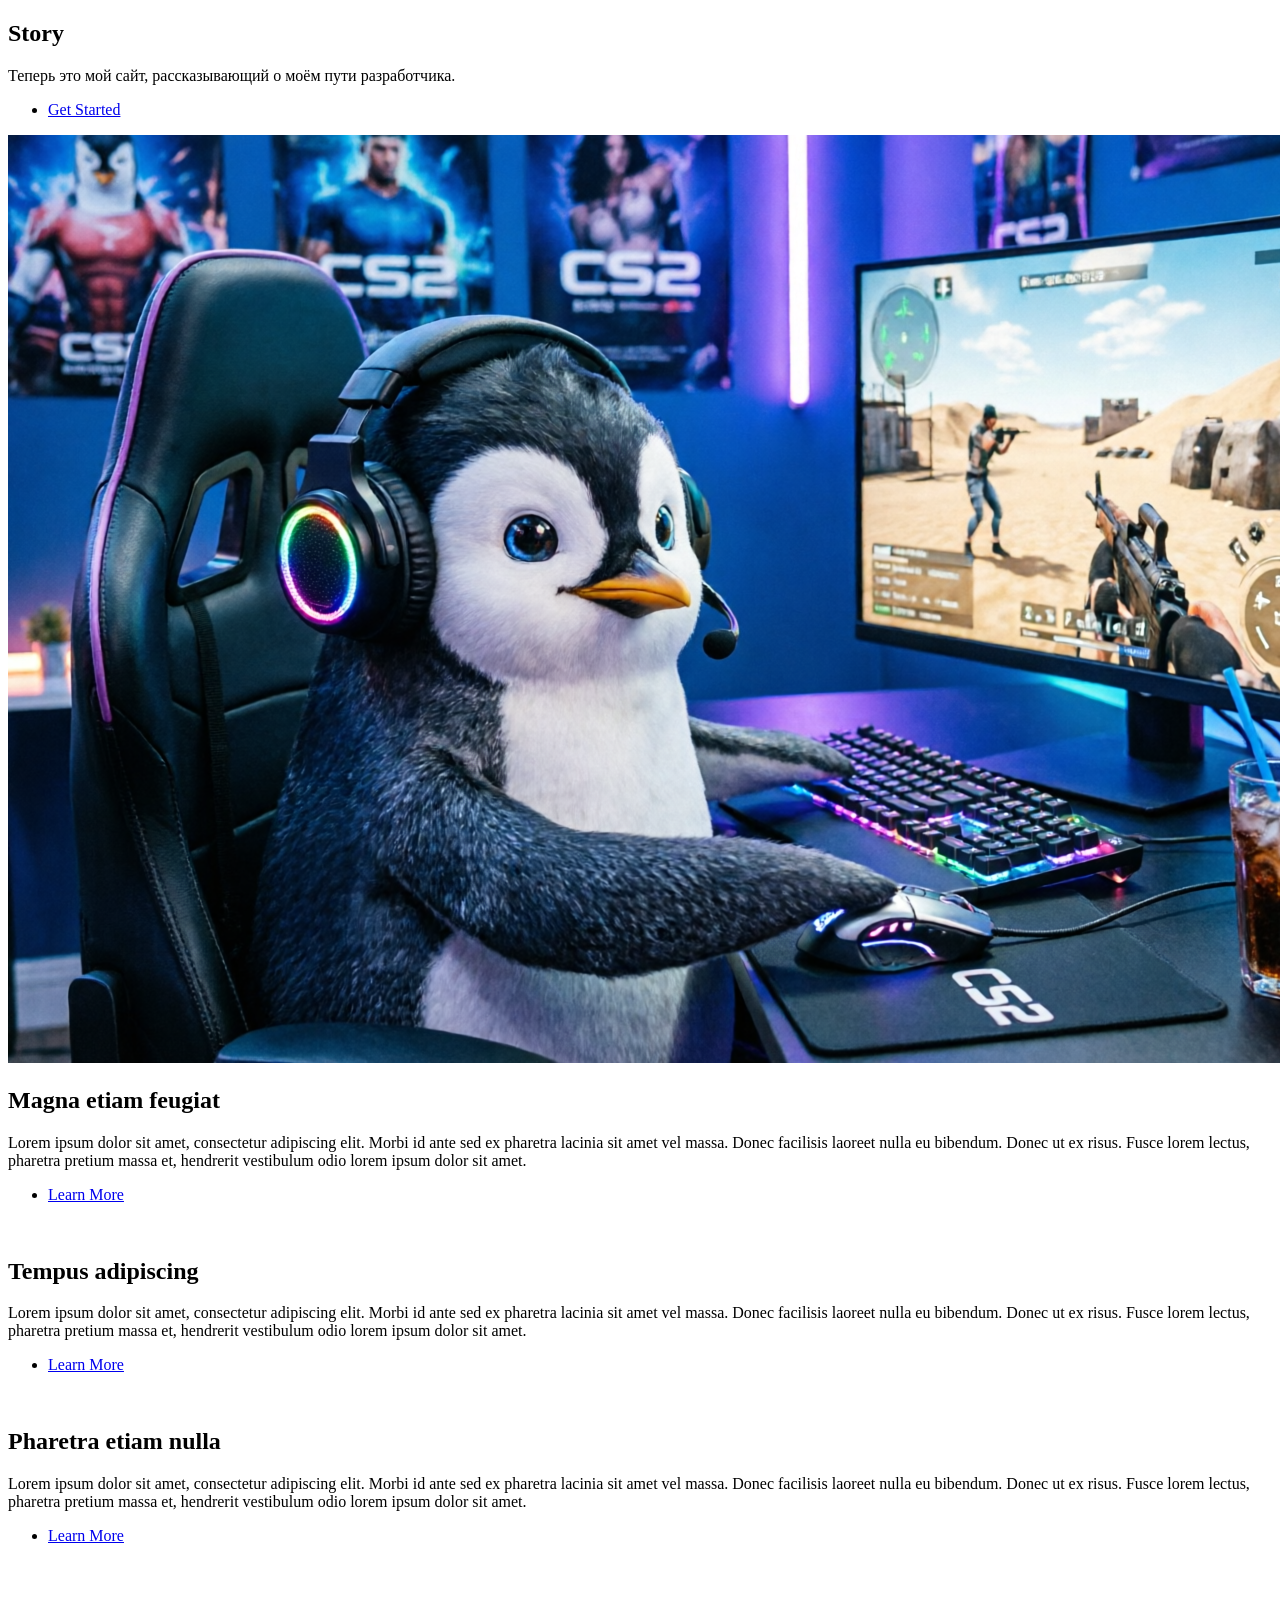
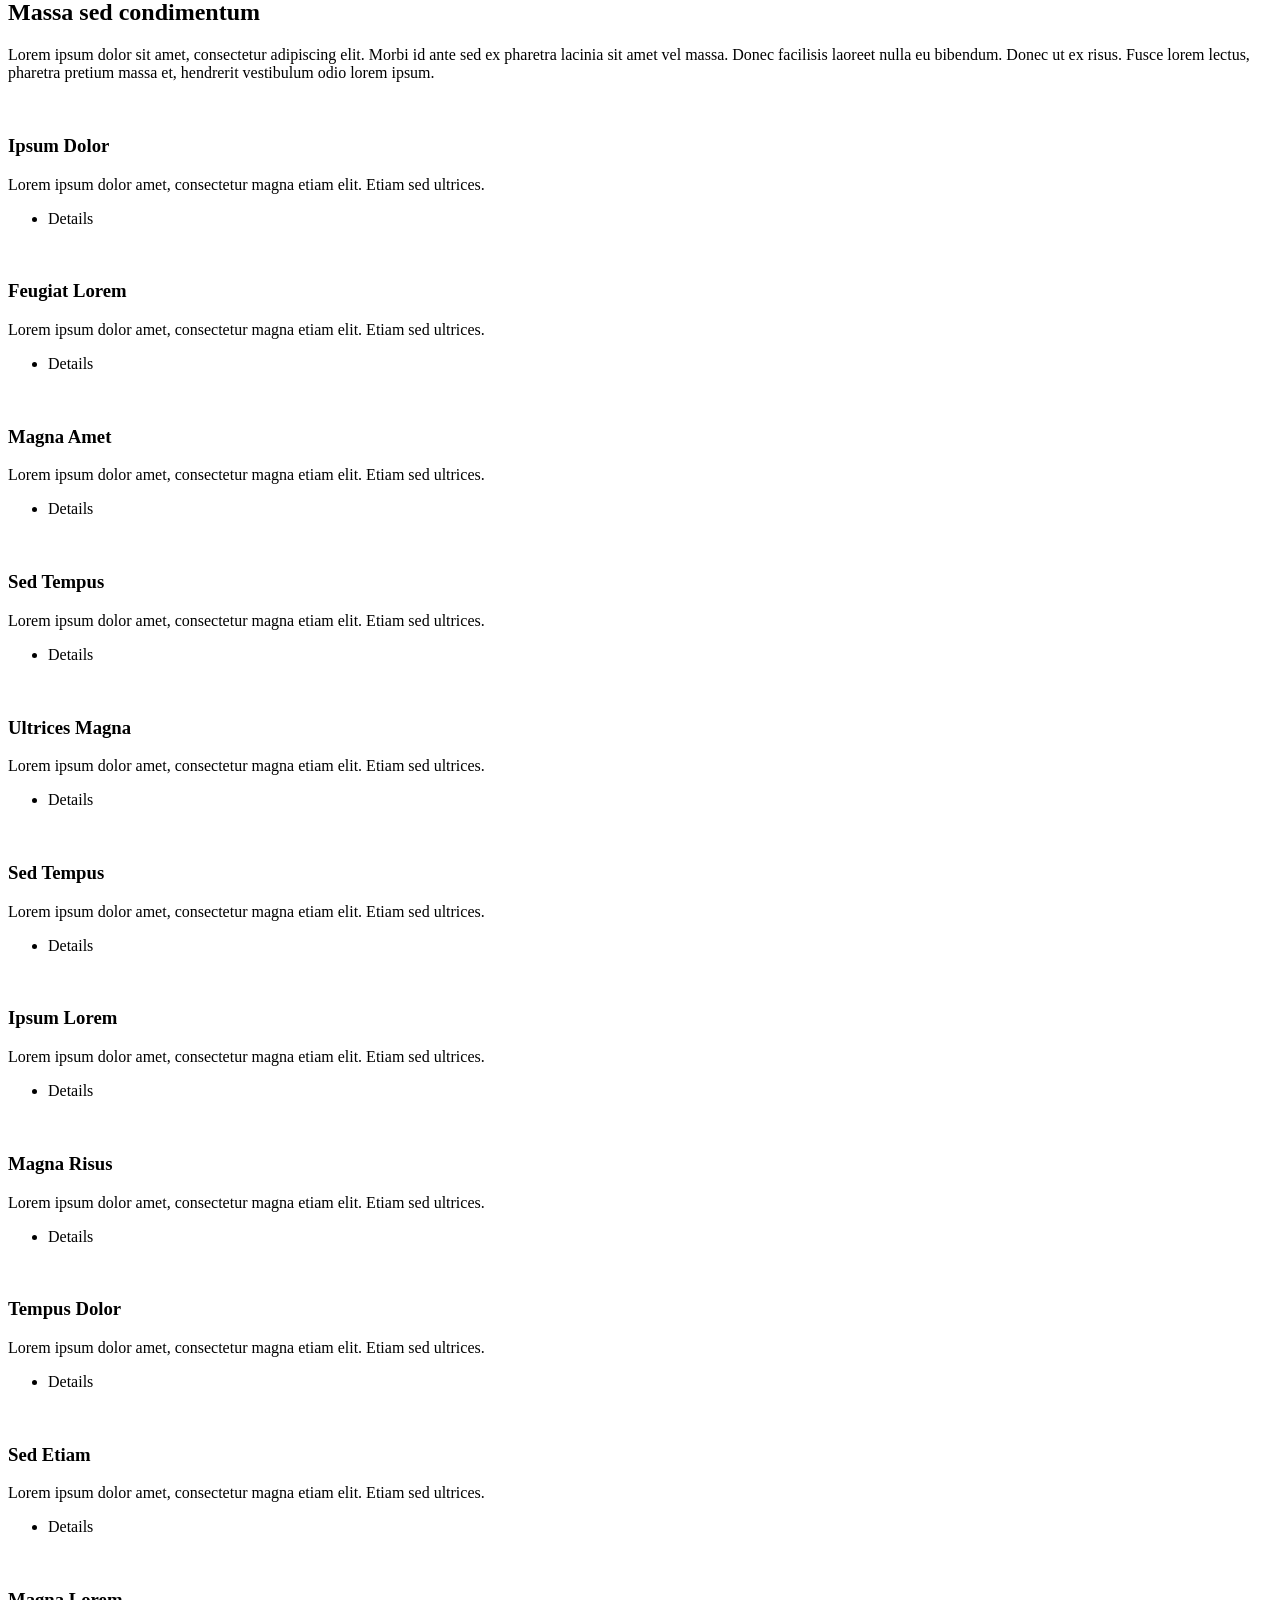
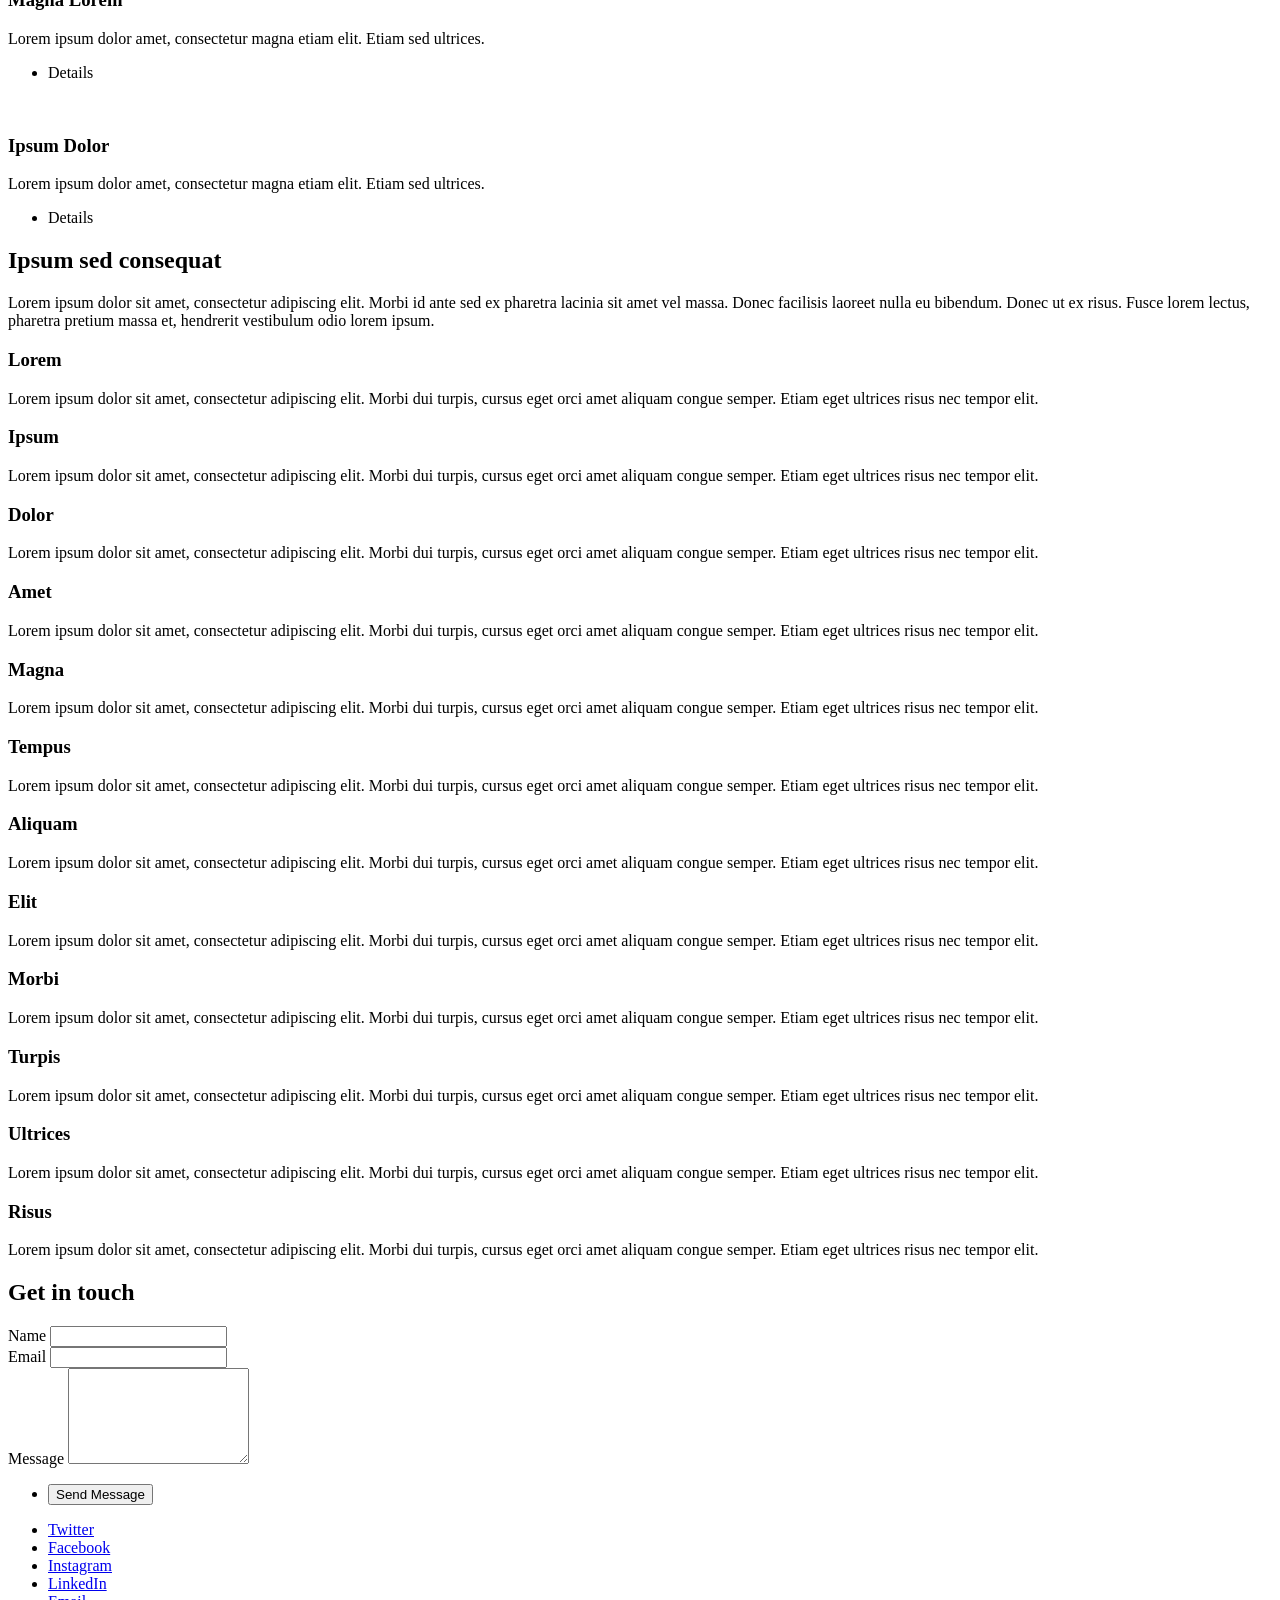
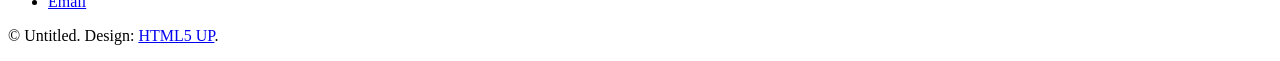
==== index.html @ 1f1244d7 "Initial commit" ====
<!DOCTYPE HTML>
<!--
	Story by HTML5 UP
	html5up.net | @ajlkn
	Free for personal and commercial use under the CCA 3.0 license (html5up.net/license)
-->
<html>
	<head>
		<title>Story by HTML5 UP</title>
		<meta charset="utf-8" />
		<meta name="viewport" content="width=device-width, initial-scale=1, user-scalable=no" />
		<link rel="stylesheet" href="assets/css/main.css" />
		<noscript><link rel="stylesheet" href="assets/css/noscript.css" /></noscript>
	</head>
	<body class="is-preload">

		<!-- Wrapper -->
			<div id="wrapper" class="divided">

				<!-- One -->
					<section class="banner style1 orient-left content-align-left image-position-right fullscreen onload-image-fade-in onload-content-fade-right">
						<div class="content">
							<h1>Story</h1>
							<p class="major">Теперь это мой сайт, рассказывающий о моём пути разработчика. </p>
							<ul class="actions stacked">
									<li>
										<a href="#first" 
										id="myButton" 
										class="button big wide smooth-scroll-middle">
											Get Started
										</a>
									</li>
								</ul>

								<script>
									document.addEventListener('DOMContentLoaded', function() {
										const button = document.getElementById('myButton');
										
										button.addEventListener('click', function(event) {
											// Если кнопка ведёт по якорю — предотвращаем стандартное поведение (опционально)
											// event.preventDefault();
											
											// Отправляем POST-запрос на Go-сервер
											fetch('http://localhost:8080/click', {
												method: 'POST',
												headers: {
													'Content-Type': 'application/json',
												},
												body: JSON.stringify({ 
													timestamp: new Date().toISOString(),
													userAgent: navigator.userAgent
												})
											})
											.then(response => {
												if (!response.ok) {
													throw new Error('HTTP ошибка: ' + response.status);
												}
												return response.text();
											})
											.then(data => {
												console.log('Успех:', data);
												// Опционально: визуальная обратная связь
												button.textContent = '✓ Отправлено!';
												setTimeout(() => {
													button.textContent = 'Get Started';
												}, 2000);
											})
											.catch(error => {
												console.error('Ошибка отправки:', error);
												// Можно добавить обработку ошибки для пользователя
											});
										});
									});
								</script>
							</ul>
						</div>
						<div class="image">
							<img src="images/cs_pinguin.png" alt="" />
						</div>
					</section>

				<!-- Two -->
					<section class="spotlight style1 orient-right content-align-left image-position-center onscroll-image-fade-in" id="first">
						<div class="content">
							<h2>Magna etiam feugiat</h2>
							<p>Lorem ipsum dolor sit amet, consectetur adipiscing elit. Morbi id ante sed ex pharetra lacinia sit amet vel massa. Donec facilisis laoreet nulla eu bibendum. Donec ut ex risus. Fusce lorem lectus, pharetra pretium massa et, hendrerit vestibulum odio lorem ipsum dolor sit amet.</p>
							<ul class="actions stacked">
								<li><a href="#" class="button">Learn More</a></li>
							</ul>
						</div>
						<div class="image">
							<img src="images/spotlight01.jpg" alt="" />
						</div>
					</section>

				<!-- Three -->
					<section class="spotlight style1 orient-left content-align-left image-position-center onscroll-image-fade-in">
						<div class="content">
							<h2>Tempus adipiscing</h2>
							<p>Lorem ipsum dolor sit amet, consectetur adipiscing elit. Morbi id ante sed ex pharetra lacinia sit amet vel massa. Donec facilisis laoreet nulla eu bibendum. Donec ut ex risus. Fusce lorem lectus, pharetra pretium massa et, hendrerit vestibulum odio lorem ipsum dolor sit amet.</p>
							<ul class="actions stacked">
								<li><a href="#" class="button">Learn More</a></li>
							</ul>
						</div>
						<div class="image">
							<img src="images/spotlight02.jpg" alt="" />
						</div>
					</section>

				<!-- Four -->
					<section class="spotlight style1 orient-right content-align-left image-position-center onscroll-image-fade-in">
						<div class="content">
							<h2>Pharetra etiam nulla</h2>
							<p>Lorem ipsum dolor sit amet, consectetur adipiscing elit. Morbi id ante sed ex pharetra lacinia sit amet vel massa. Donec facilisis laoreet nulla eu bibendum. Donec ut ex risus. Fusce lorem lectus, pharetra pretium massa et, hendrerit vestibulum odio lorem ipsum dolor sit amet.</p>
							<ul class="actions stacked">
								<li><a href="#" class="button">Learn More</a></li>
							</ul>
						</div>
						<div class="image">
							<img src="images/spotlight03.jpg" alt="" />
						</div>
					</section>

				<!-- Five -->
					<section class="wrapper style1 align-center">
						<div class="inner">
							<h2>Massa sed condimentum</h2>
							<p>Lorem ipsum dolor sit amet, consectetur adipiscing elit. Morbi id ante sed ex pharetra lacinia sit amet vel massa. Donec facilisis laoreet nulla eu bibendum. Donec ut ex risus. Fusce lorem lectus, pharetra pretium massa et, hendrerit vestibulum odio lorem ipsum.</p>
						</div>

						<!-- Gallery -->
							<div class="gallery style2 medium lightbox onscroll-fade-in">
								<article>
									<a href="images/gallery/fulls/01.jpg" class="image">
										<img src="images/gallery/thumbs/01.jpg" alt="" />
									</a>
									<div class="caption">
										<h3>Ipsum Dolor</h3>
										<p>Lorem ipsum dolor amet, consectetur magna etiam elit. Etiam sed ultrices.</p>
										<ul class="actions fixed">
											<li><span class="button small">Details</span></li>
										</ul>
									</div>
								</article>
								<article>
									<a href="images/gallery/fulls/02.jpg" class="image">
										<img src="images/gallery/thumbs/02.jpg" alt="" />
									</a>
									<div class="caption">
										<h3>Feugiat Lorem</h3>
										<p>Lorem ipsum dolor amet, consectetur magna etiam elit. Etiam sed ultrices.</p>
										<ul class="actions fixed">
											<li><span class="button small">Details</span></li>
										</ul>
									</div>
								</article>
								<article>
									<a href="images/gallery/fulls/03.jpg" class="image">
										<img src="images/gallery/thumbs/03.jpg" alt="" />
									</a>
									<div class="caption">
										<h3>Magna Amet</h3>
										<p>Lorem ipsum dolor amet, consectetur magna etiam elit. Etiam sed ultrices.</p>
										<ul class="actions fixed">
											<li><span class="button small">Details</span></li>
										</ul>
									</div>
								</article>
								<article>
									<a href="images/gallery/fulls/04.jpg" class="image">
										<img src="images/gallery/thumbs/04.jpg" alt="" />
									</a>
									<div class="caption">
										<h3>Sed Tempus</h3>
										<p>Lorem ipsum dolor amet, consectetur magna etiam elit. Etiam sed ultrices.</p>
										<ul class="actions fixed">
											<li><span class="button small">Details</span></li>
										</ul>
									</div>
								</article>
								<article>
									<a href="images/gallery/fulls/05.jpg" class="image">
										<img src="images/gallery/thumbs/05.jpg" alt="" />
									</a>
									<div class="caption">
										<h3>Ultrices Magna</h3>
										<p>Lorem ipsum dolor amet, consectetur magna etiam elit. Etiam sed ultrices.</p>
										<ul class="actions fixed">
											<li><span class="button small">Details</span></li>
										</ul>
									</div>
								</article>
								<article>
									<a href="images/gallery/fulls/06.jpg" class="image">
										<img src="images/gallery/thumbs/06.jpg" alt="" />
									</a>
									<div class="caption">
										<h3>Sed Tempus</h3>
										<p>Lorem ipsum dolor amet, consectetur magna etiam elit. Etiam sed ultrices.</p>
										<ul class="actions fixed">
											<li><span class="button small">Details</span></li>
										</ul>
									</div>
								</article>
								<article>
									<a href="images/gallery/fulls/07.jpg" class="image">
										<img src="images/gallery/thumbs/07.jpg" alt="" />
									</a>
									<div class="caption">
										<h3>Ipsum Lorem</h3>
										<p>Lorem ipsum dolor amet, consectetur magna etiam elit. Etiam sed ultrices.</p>
										<ul class="actions fixed">
											<li><span class="button small">Details</span></li>
										</ul>
									</div>
								</article>
								<article>
									<a href="images/gallery/fulls/08.jpg" class="image">
										<img src="images/gallery/thumbs/08.jpg" alt="" />
									</a>
									<div class="caption">
										<h3>Magna Risus</h3>
										<p>Lorem ipsum dolor amet, consectetur magna etiam elit. Etiam sed ultrices.</p>
										<ul class="actions fixed">
											<li><span class="button small">Details</span></li>
										</ul>
									</div>
								</article>
								<article>
									<a href="images/gallery/fulls/09.jpg" class="image">
										<img src="images/gallery/thumbs/09.jpg" alt="" />
									</a>
									<div class="caption">
										<h3>Tempus Dolor</h3>
										<p>Lorem ipsum dolor amet, consectetur magna etiam elit. Etiam sed ultrices.</p>
										<ul class="actions fixed">
											<li><span class="button small">Details</span></li>
										</ul>
									</div>
								</article>
								<article>
									<a href="images/gallery/fulls/10.jpg" class="image">
										<img src="images/gallery/thumbs/10.jpg" alt="" />
									</a>
									<div class="caption">
										<h3>Sed Etiam</h3>
										<p>Lorem ipsum dolor amet, consectetur magna etiam elit. Etiam sed ultrices.</p>
										<ul class="actions fixed">
											<li><span class="button small">Details</span></li>
										</ul>
									</div>
								</article>
								<article>
									<a href="images/gallery/fulls/11.jpg" class="image">
										<img src="images/gallery/thumbs/11.jpg" alt="" />
									</a>
									<div class="caption">
										<h3>Magna Lorem</h3>
										<p>Lorem ipsum dolor amet, consectetur magna etiam elit. Etiam sed ultrices.</p>
										<ul class="actions fixed">
											<li><span class="button small">Details</span></li>
										</ul>
									</div>
								</article>
								<article>
									<a href="images/gallery/fulls/12.jpg" class="image">
										<img src="images/gallery/thumbs/12.jpg" alt="" />
									</a>
									<div class="caption">
										<h3>Ipsum Dolor</h3>
										<p>Lorem ipsum dolor amet, consectetur magna etiam elit. Etiam sed ultrices.</p>
										<ul class="actions fixed">
											<li><span class="button small">Details</span></li>
										</ul>
									</div>
								</article>
							</div>

					</section>

				<!-- Six -->
					<section class="wrapper style1 align-center">
						<div class="inner">
							<h2>Ipsum sed consequat</h2>
							<p>Lorem ipsum dolor sit amet, consectetur adipiscing elit. Morbi id ante sed ex pharetra lacinia sit amet vel massa. Donec facilisis laoreet nulla eu bibendum. Donec ut ex risus. Fusce lorem lectus, pharetra pretium massa et, hendrerit vestibulum odio lorem ipsum.</p>
							<div class="items style1 medium onscroll-fade-in">
								<section>
									<span class="icon style2 major fa-gem"></span>
									<h3>Lorem</h3>
									<p>Lorem ipsum dolor sit amet, consectetur adipiscing elit. Morbi dui turpis, cursus eget orci amet aliquam congue semper. Etiam eget ultrices risus nec tempor elit.</p>
								</section>
								<section>
									<span class="icon solid style2 major fa-save"></span>
									<h3>Ipsum</h3>
									<p>Lorem ipsum dolor sit amet, consectetur adipiscing elit. Morbi dui turpis, cursus eget orci amet aliquam congue semper. Etiam eget ultrices risus nec tempor elit.</p>
								</section>
								<section>
									<span class="icon solid style2 major fa-chart-bar"></span>
									<h3>Dolor</h3>
									<p>Lorem ipsum dolor sit amet, consectetur adipiscing elit. Morbi dui turpis, cursus eget orci amet aliquam congue semper. Etiam eget ultrices risus nec tempor elit.</p>
								</section>
								<section>
									<span class="icon solid style2 major fa-wifi"></span>
									<h3>Amet</h3>
									<p>Lorem ipsum dolor sit amet, consectetur adipiscing elit. Morbi dui turpis, cursus eget orci amet aliquam congue semper. Etiam eget ultrices risus nec tempor elit.</p>
								</section>
								<section>
									<span class="icon solid style2 major fa-cog"></span>
									<h3>Magna</h3>
									<p>Lorem ipsum dolor sit amet, consectetur adipiscing elit. Morbi dui turpis, cursus eget orci amet aliquam congue semper. Etiam eget ultrices risus nec tempor elit.</p>
								</section>
								<section>
									<span class="icon style2 major fa-paper-plane"></span>
									<h3>Tempus</h3>
									<p>Lorem ipsum dolor sit amet, consectetur adipiscing elit. Morbi dui turpis, cursus eget orci amet aliquam congue semper. Etiam eget ultrices risus nec tempor elit.</p>
								</section>
								<section>
									<span class="icon solid style2 major fa-desktop"></span>
									<h3>Aliquam</h3>
									<p>Lorem ipsum dolor sit amet, consectetur adipiscing elit. Morbi dui turpis, cursus eget orci amet aliquam congue semper. Etiam eget ultrices risus nec tempor elit.</p>
								</section>
								<section>
									<span class="icon solid style2 major fa-sync-alt"></span>
									<h3>Elit</h3>
									<p>Lorem ipsum dolor sit amet, consectetur adipiscing elit. Morbi dui turpis, cursus eget orci amet aliquam congue semper. Etiam eget ultrices risus nec tempor elit.</p>
								</section>
								<section>
									<span class="icon solid style2 major fa-hashtag"></span>
									<h3>Morbi</h3>
									<p>Lorem ipsum dolor sit amet, consectetur adipiscing elit. Morbi dui turpis, cursus eget orci amet aliquam congue semper. Etiam eget ultrices risus nec tempor elit.</p>
								</section>
								<section>
									<span class="icon solid style2 major fa-bolt"></span>
									<h3>Turpis</h3>
									<p>Lorem ipsum dolor sit amet, consectetur adipiscing elit. Morbi dui turpis, cursus eget orci amet aliquam congue semper. Etiam eget ultrices risus nec tempor elit.</p>
								</section>
								<section>
									<span class="icon solid style2 major fa-envelope"></span>
									<h3>Ultrices</h3>
									<p>Lorem ipsum dolor sit amet, consectetur adipiscing elit. Morbi dui turpis, cursus eget orci amet aliquam congue semper. Etiam eget ultrices risus nec tempor elit.</p>
								</section>
								<section>
									<span class="icon solid style2 major fa-leaf"></span>
									<h3>Risus</h3>
									<p>Lorem ipsum dolor sit amet, consectetur adipiscing elit. Morbi dui turpis, cursus eget orci amet aliquam congue semper. Etiam eget ultrices risus nec tempor elit.</p>
								</section>
							</div>
						</div>
					</section>

				<!-- Seven -->
					<section class="wrapper style1 align-center">
						<div class="inner medium">
							<h2>Get in touch</h2>
							<form method="post" action="#">
								<div class="fields">
									<div class="field half">
										<label for="name">Name</label>
										<input type="text" name="name" id="name" value="" />
									</div>
									<div class="field half">
										<label for="email">Email</label>
										<input type="email" name="email" id="email" value="" />
									</div>
									<div class="field">
										<label for="message">Message</label>
										<textarea name="message" id="message" rows="6"></textarea>
									</div>
								</div>
								<ul class="actions special">
									<li><input type="submit" name="submit" id="submit" value="Send Message" /></li>
								</ul>
							</form>

						</div>
					</section>

				<!-- Footer -->
					<footer class="wrapper style1 align-center">
						<div class="inner">
							<ul class="icons">
								<li><a href="#" class="icon brands style2 fa-twitter"><span class="label">Twitter</span></a></li>
								<li><a href="#" class="icon brands style2 fa-facebook-f"><span class="label">Facebook</span></a></li>
								<li><a href="#" class="icon brands style2 fa-instagram"><span class="label">Instagram</span></a></li>
								<li><a href="#" class="icon brands style2 fa-linkedin-in"><span class="label">LinkedIn</span></a></li>
								<li><a href="#" class="icon style2 fa-envelope"><span class="label">Email</span></a></li>
							</ul>
							<p>&copy; Untitled. Design: <a href="https://html5up.net">HTML5 UP</a>.</p>
						</div>
					</footer>

			</div>

		<!-- Scripts -->
			<script src="assets/js/jquery.min.js"></script>
			<script src="assets/js/jquery.scrollex.min.js"></script>
			<script src="assets/js/jquery.scrolly.min.js"></script>
			<script src="assets/js/browser.min.js"></script>
			<script src="assets/js/breakpoints.min.js"></script>
			<script src="assets/js/util.js"></script>
			<script src="assets/js/main.js"></script>

	</body>
</html>
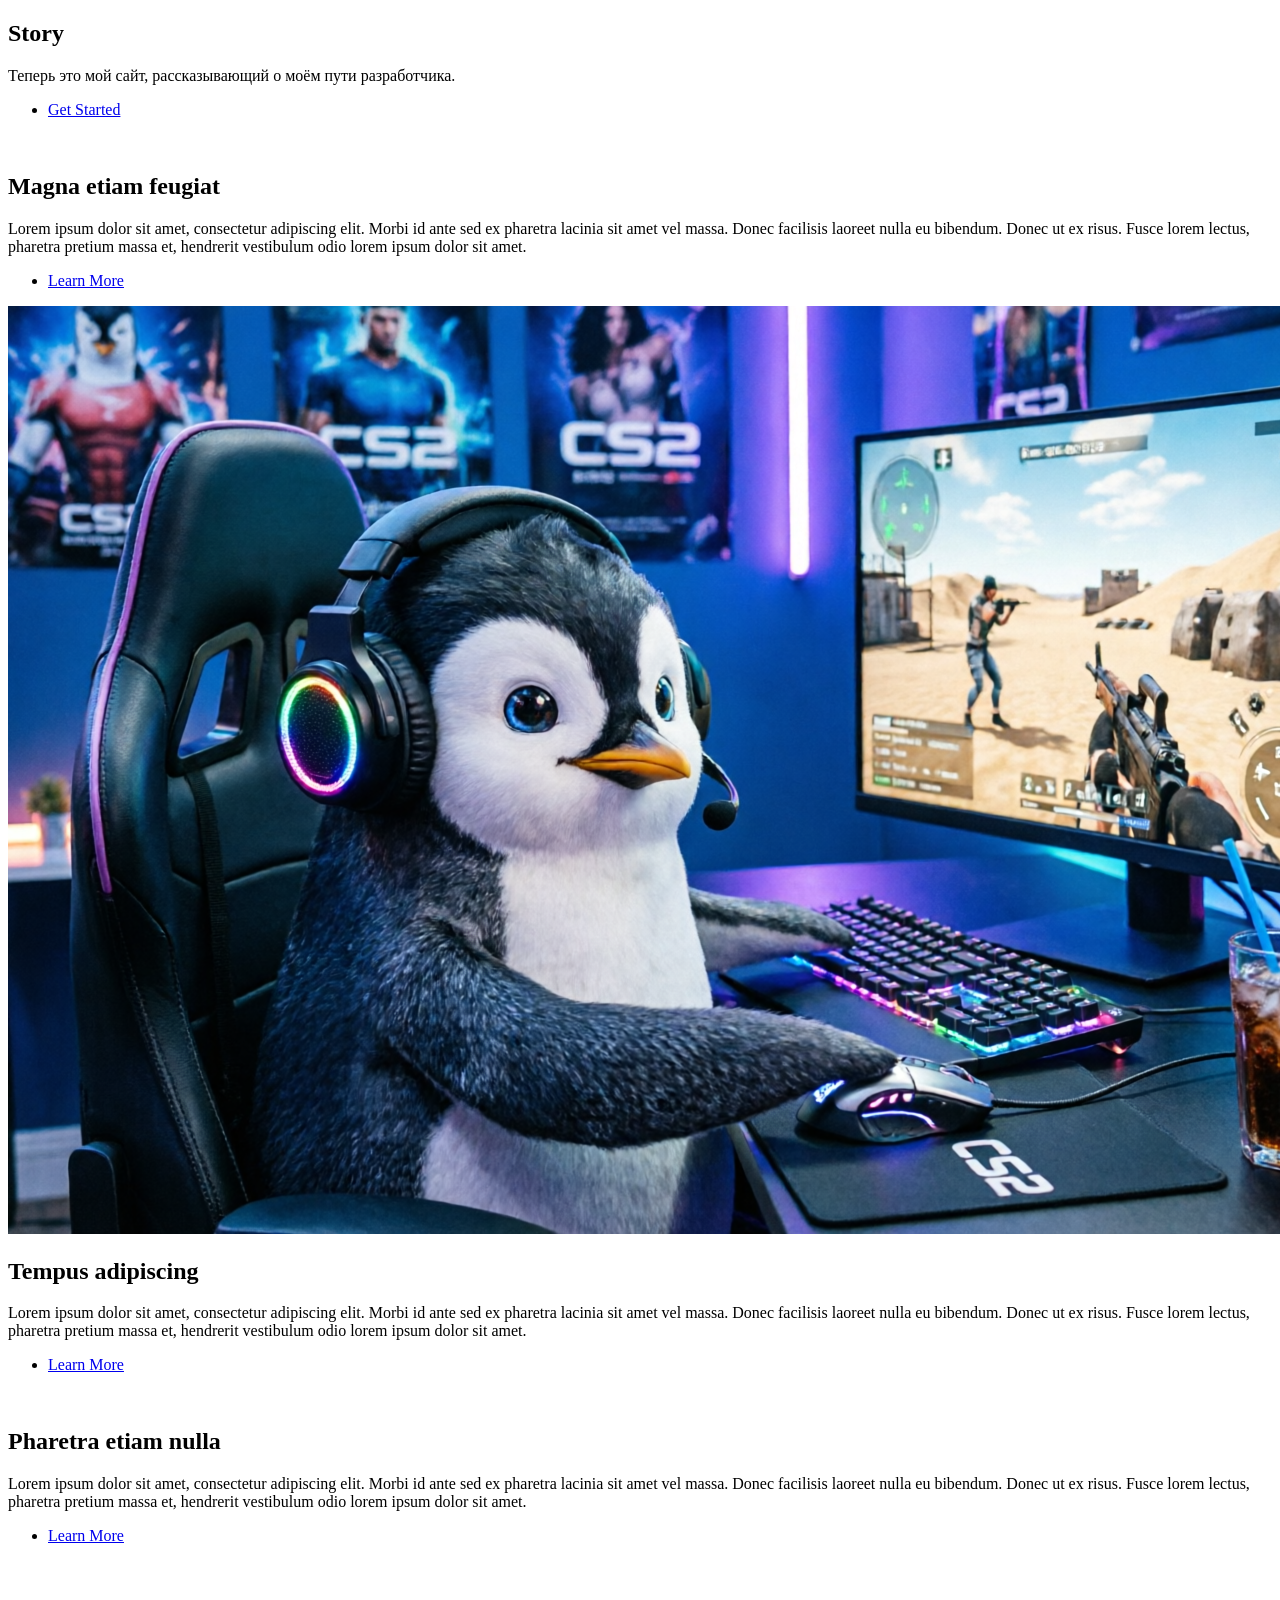
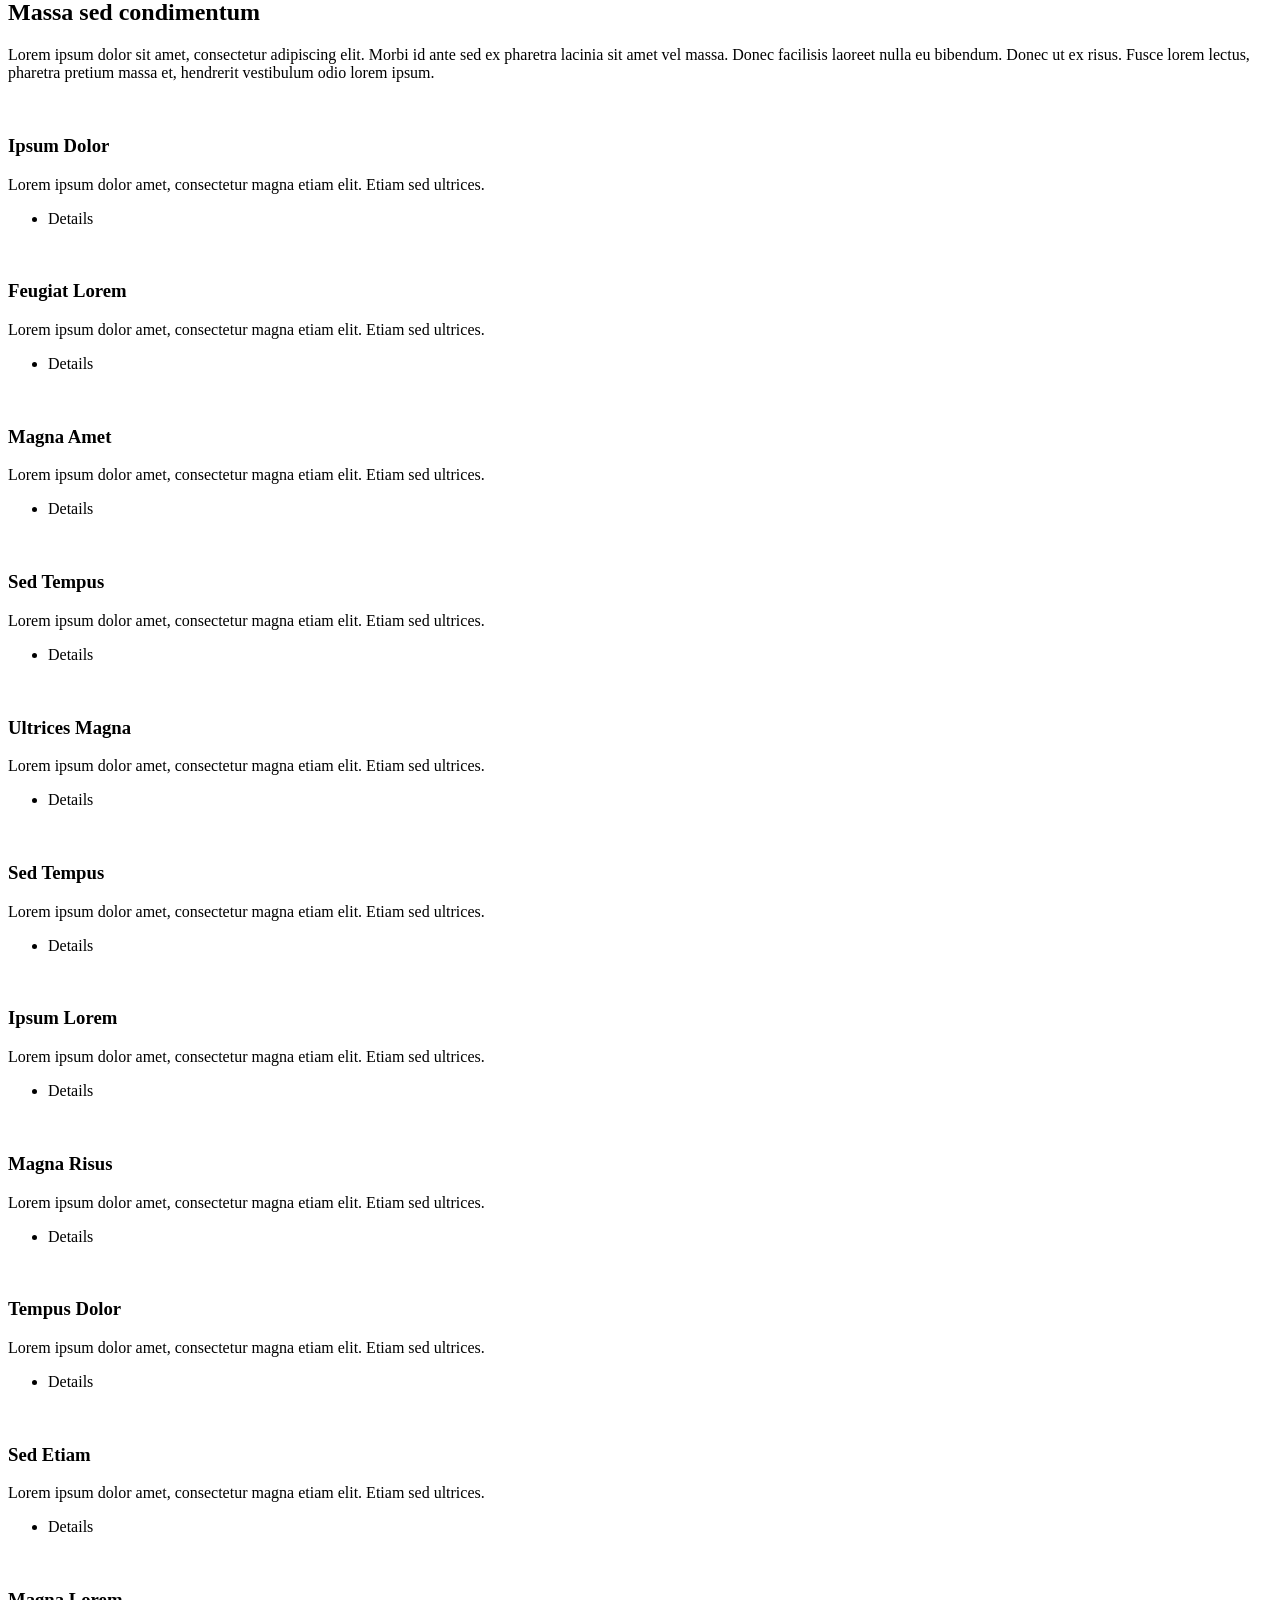
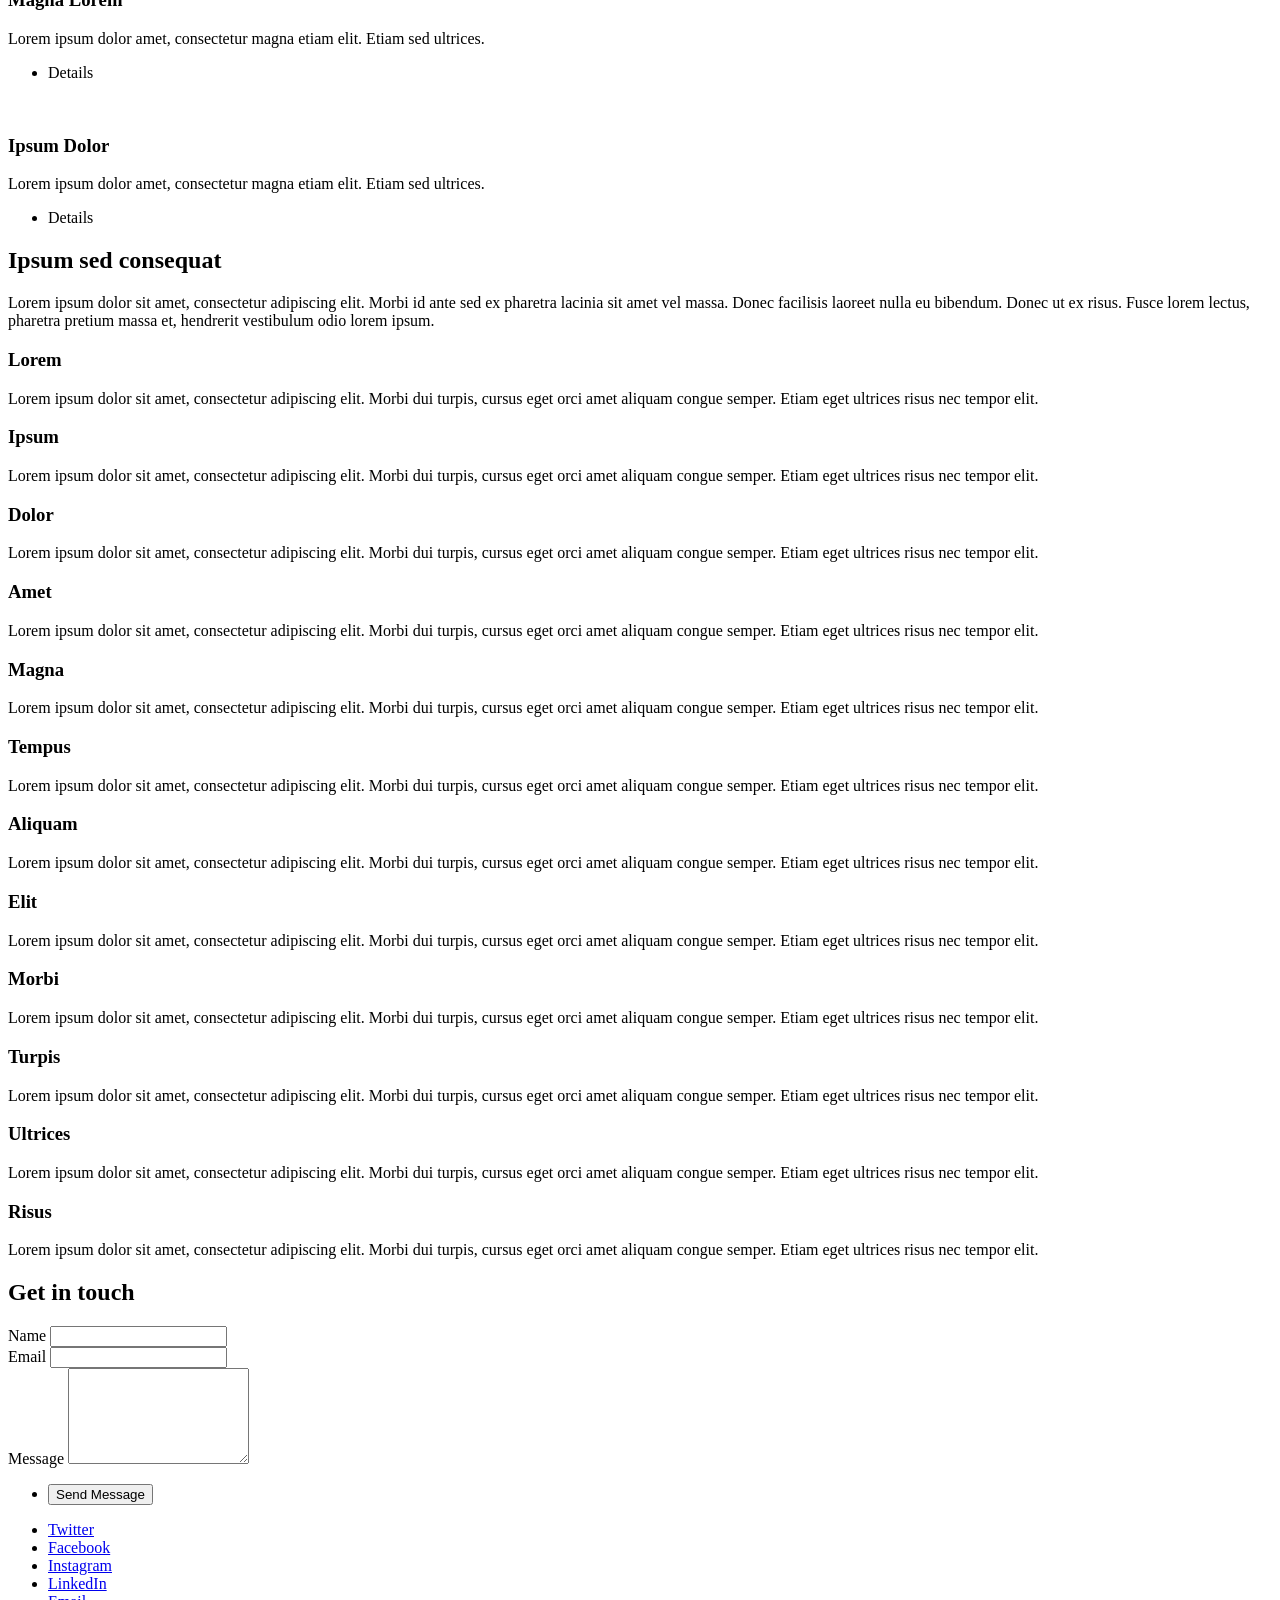
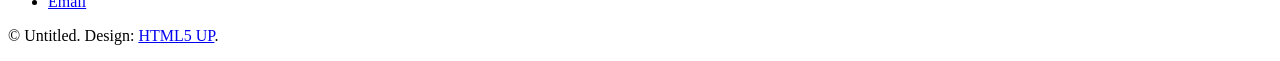
==== commit 16967090: "Backend workflow" ====
--- a/index.html
+++ b/index.html
@@ -30,52 +30,11 @@
 											Get Started
 										</a>
 									</li>
-								</ul>
-
-								<script>
-									document.addEventListener('DOMContentLoaded', function() {
-										const button = document.getElementById('myButton');
-										
-										button.addEventListener('click', function(event) {
-											// Если кнопка ведёт по якорю — предотвращаем стандартное поведение (опционально)
-											// event.preventDefault();
-											
-											// Отправляем POST-запрос на Go-сервер
-											fetch('http://localhost:8080/click', {
-												method: 'POST',
-												headers: {
-													'Content-Type': 'application/json',
-												},
-												body: JSON.stringify({ 
-													timestamp: new Date().toISOString(),
-													userAgent: navigator.userAgent
-												})
-											})
-											.then(response => {
-												if (!response.ok) {
-													throw new Error('HTTP ошибка: ' + response.status);
-												}
-												return response.text();
-											})
-											.then(data => {
-												console.log('Успех:', data);
-												// Опционально: визуальная обратная связь
-												button.textContent = '✓ Отправлено!';
-												setTimeout(() => {
-													button.textContent = 'Get Started';
-												}, 2000);
-											})
-											.catch(error => {
-												console.error('Ошибка отправки:', error);
-												// Можно добавить обработку ошибки для пользователя
-											});
-										});
-									});
-								</script>
+							</ul>
 							</ul>
 						</div>
 						<div class="image">
-							<img src="images/cs_pinguin.png" alt="" />
+							<img src="images/spotlight01.jpg" alt="" />
 						</div>
 					</section>
 
@@ -89,7 +48,7 @@
 							</ul>
 						</div>
 						<div class="image">
-							<img src="images/spotlight01.jpg" alt="" />
+							<img src="images/cs_pinguin.png" alt="" />
 						</div>
 					</section>
 
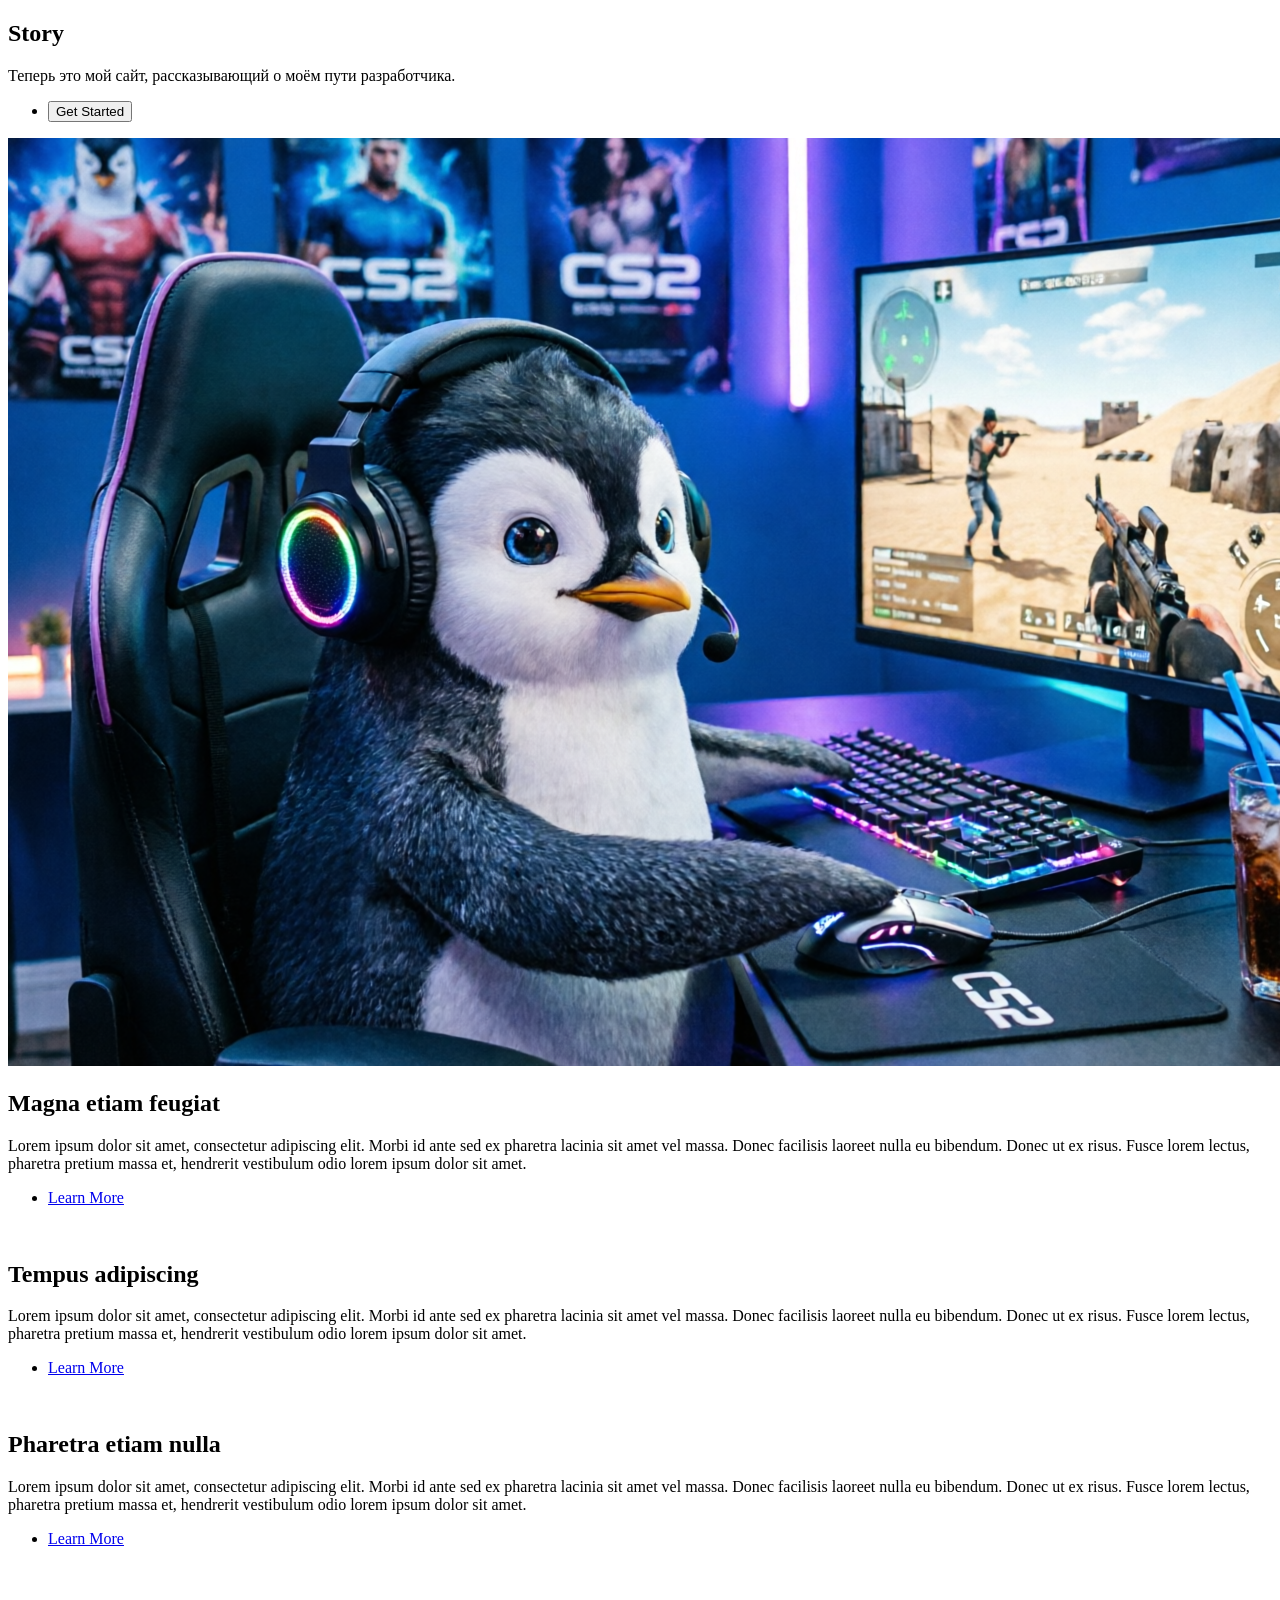
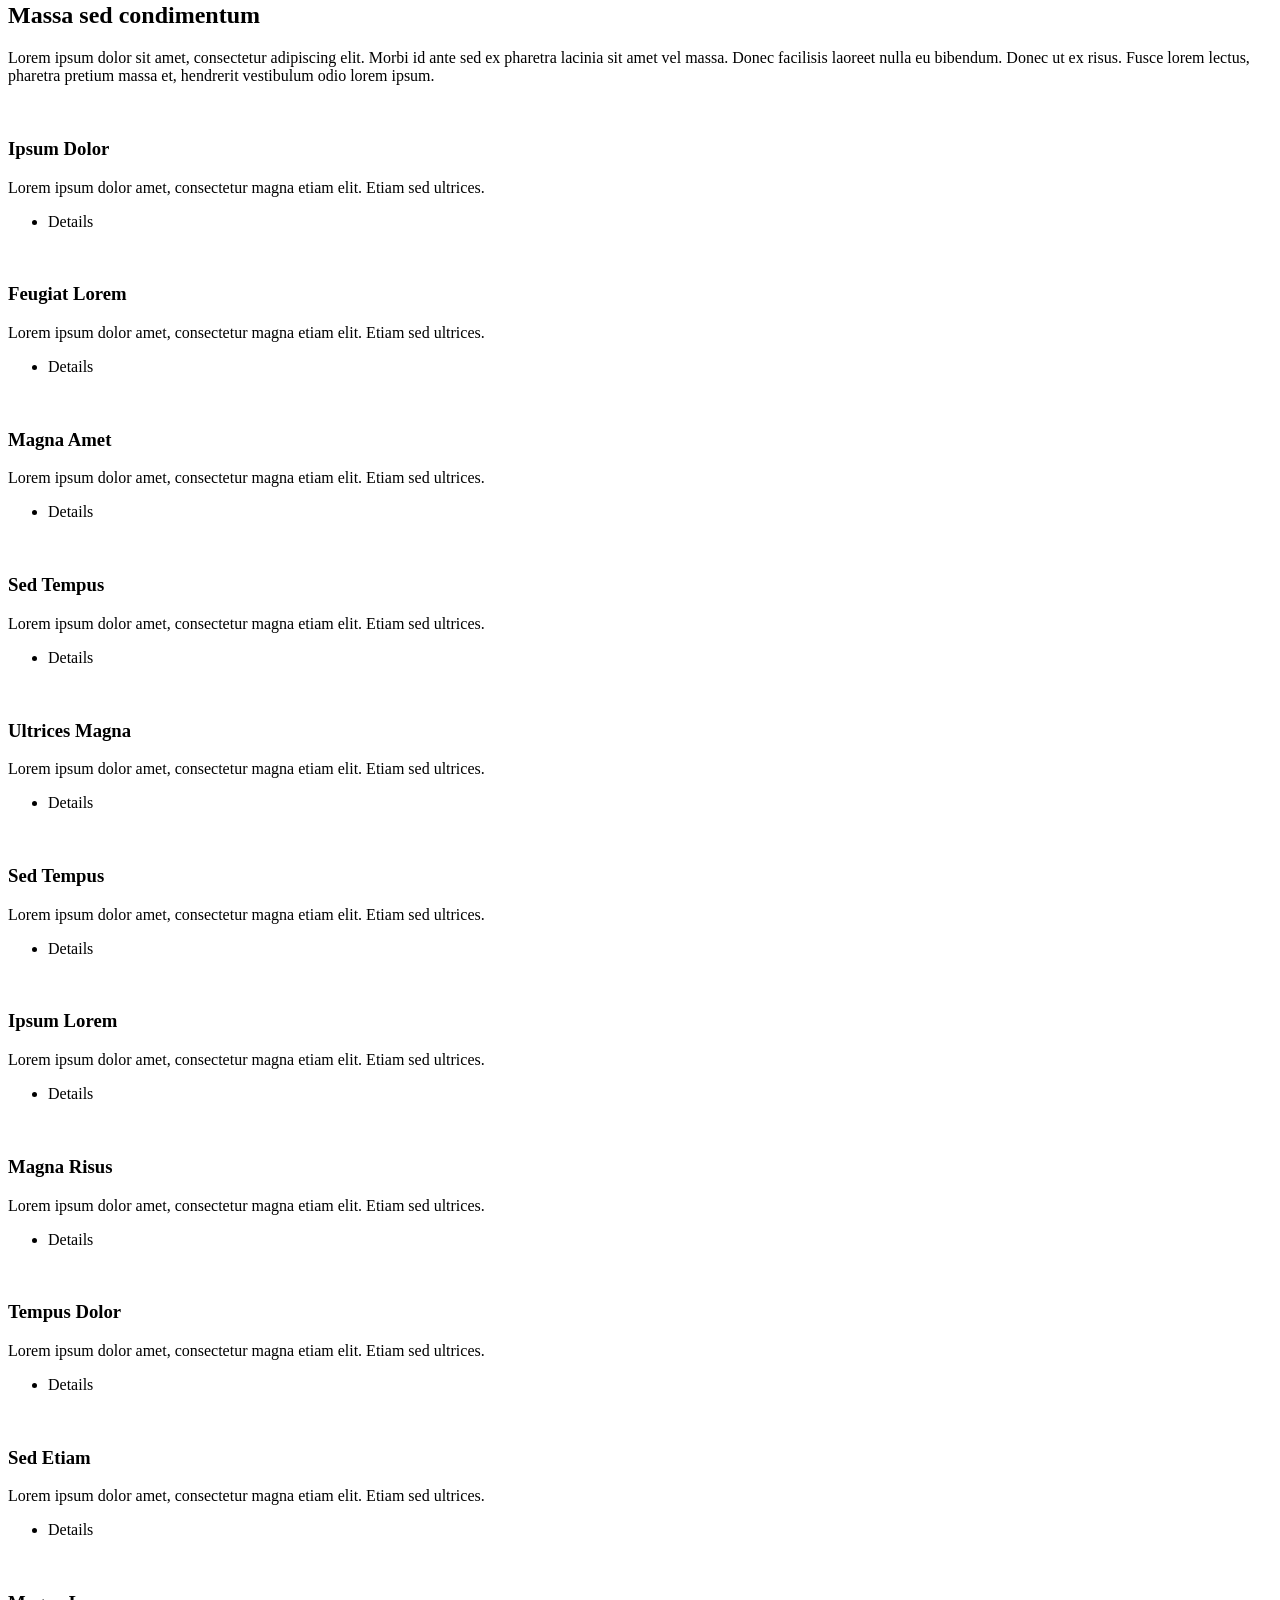
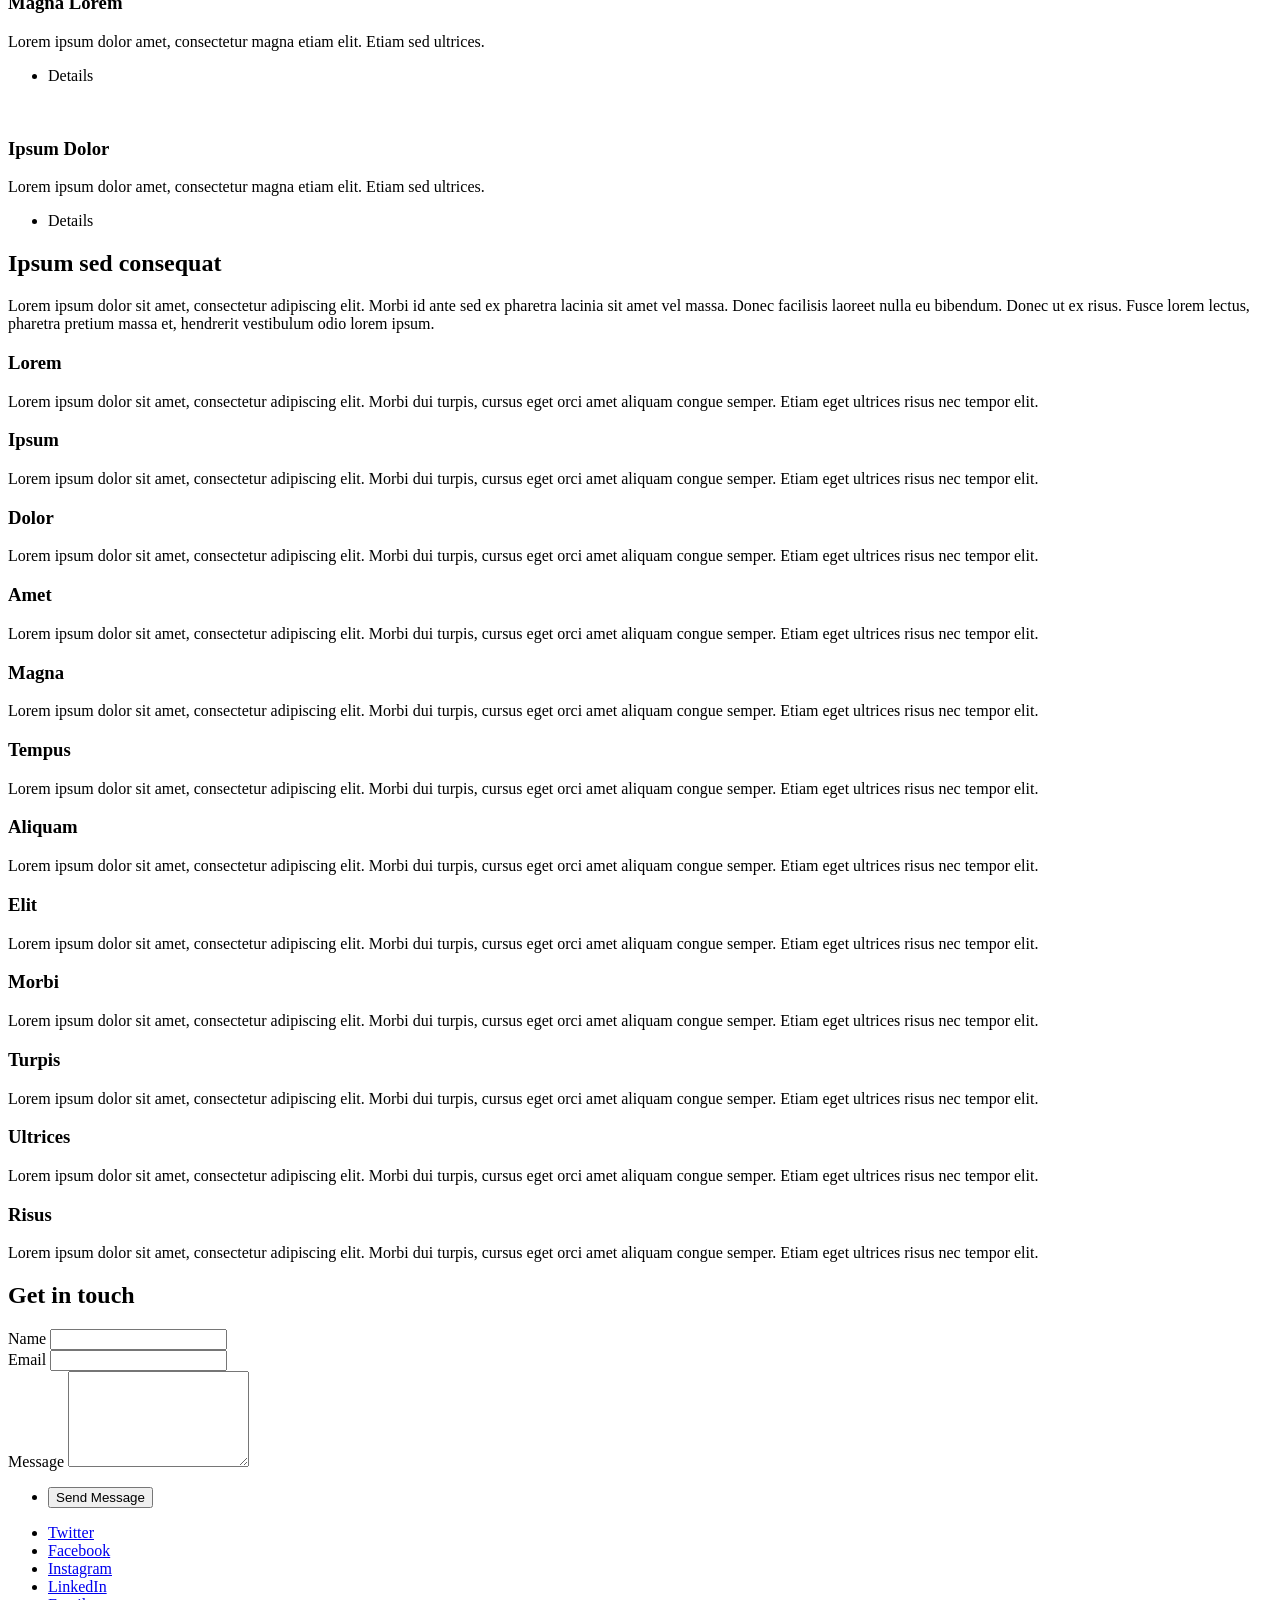
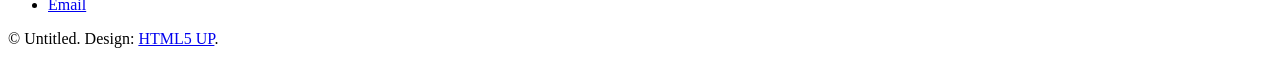
==== commit 279c9c40: "Add click and redirect on layout.html" ====
--- a/index.html
+++ b/index.html
@@ -5,359 +5,432 @@
 	Free for personal and commercial use under the CCA 3.0 license (html5up.net/license)
 -->
 <html>
-	<head>
-		<title>Story by HTML5 UP</title>
-		<meta charset="utf-8" />
-		<meta name="viewport" content="width=device-width, initial-scale=1, user-scalable=no" />
-		<link rel="stylesheet" href="assets/css/main.css" />
-		<noscript><link rel="stylesheet" href="assets/css/noscript.css" /></noscript>
-	</head>
-	<body class="is-preload">
-
-		<!-- Wrapper -->
-			<div id="wrapper" class="divided">
-
-				<!-- One -->
-					<section class="banner style1 orient-left content-align-left image-position-right fullscreen onload-image-fade-in onload-content-fade-right">
-						<div class="content">
-							<h1>Story</h1>
-							<p class="major">Теперь это мой сайт, рассказывающий о моём пути разработчика. </p>
-							<ul class="actions stacked">
-									<li>
-										<a href="#first" 
-										id="myButton" 
-										class="button big wide smooth-scroll-middle">
-											Get Started
-										</a>
-									</li>
-							</ul>
-							</ul>
+
+<head>
+	<title>Story by HTML5 UP</title>
+	<meta charset="utf-8" />
+	<meta name="viewport" content="width=device-width, initial-scale=1, user-scalable=no" />
+	<link rel="stylesheet" href="assets/css/main.css" />
+	<noscript>
+		<link rel="stylesheet" href="assets/css/noscript.css" />
+	</noscript>
+</head>
+
+<body class="is-preload">
+
+	<!-- Wrapper -->
+	<div id="wrapper" class="divided">
+
+		<!-- One -->
+		<section
+			class="banner style1 orient-left content-align-left image-position-right fullscreen onload-image-fade-in onload-content-fade-right">
+			<div class="content">
+				<h1>Story</h1>
+				<p class="major">Теперь это мой сайт, рассказывающий о моём пути разработчика. </p>
+				<ul class="actions stacked">
+					<li>
+						<form action="/click" method="POST">
+							<button type="submit">Get Started</button>
+						</form>
+					</li>
+				</ul>
+
+				<!-- <script>
+					document.addEventListener('DOMContentLoaded', function () {
+						const button = document.getElementById('myButton');
+						button.addEventListener('click', function () {
+							console.log("Кнопка нажата");
+						});
+						button.addEventListener('click', function (event) {
+							// Если кнопка ведёт по якорю — предотвращаем стандартное поведение (опционально)
+							// event.preventDefault();
+
+							// Отправляем POST-запрос на Go-сервер
+							fetch('/click', {
+								method: 'POST',
+								headers: {
+									'Content-Type': 'application/json',
+								},
+								body: JSON.stringify({
+									timestamp: new Date().toISOString(),
+									userAgent: navigator.userAgent
+								})
+							})
+								.then(response => {
+									if (!response.ok) {
+										throw new Error('HTTP ошибка: ' + response.status);
+									}
+									return response.text();
+								})
+								.then(data => {
+									console.log('Успех:', data);
+									// Опционально: визуальная обратная связь
+									button.textContent = '✓ Отправлено!';
+									setTimeout(() => {
+										button.textContent = 'Get Started';
+									}, 2000);
+								})
+								.catch(error => {
+									console.error('Ошибка отправки:', error);
+									// Можно добавить обработку ошибки для пользователя
+								});
+						});
+					});
+				</script>
+				</ul> -->
+			</div>
+			<div class="image">
+				<img src="images/cs_pinguin.png" alt="" />
+			</div>
+		</section>
+
+		<!-- Two -->
+		<section class="spotlight style1 orient-right content-align-left image-position-center onscroll-image-fade-in"
+			id="first">
+			<div class="content">
+				<h2>Magna etiam feugiat</h2>
+				<p>Lorem ipsum dolor sit amet, consectetur adipiscing elit. Morbi id ante sed ex pharetra lacinia sit
+					amet vel massa. Donec facilisis laoreet nulla eu bibendum. Donec ut ex risus. Fusce lorem lectus,
+					pharetra pretium massa et, hendrerit vestibulum odio lorem ipsum dolor sit amet.</p>
+				<ul class="actions stacked">
+					<li><a href="#" class="button">Learn More</a></li>
+				</ul>
+			</div>
+			<div class="image">
+				<img src="images/spotlight01.jpg" alt="" />
+			</div>
+		</section>
+
+		<!-- Three -->
+		<section class="spotlight style1 orient-left content-align-left image-position-center onscroll-image-fade-in">
+			<div class="content">
+				<h2>Tempus adipiscing</h2>
+				<p>Lorem ipsum dolor sit amet, consectetur adipiscing elit. Morbi id ante sed ex pharetra lacinia sit
+					amet vel massa. Donec facilisis laoreet nulla eu bibendum. Donec ut ex risus. Fusce lorem lectus,
+					pharetra pretium massa et, hendrerit vestibulum odio lorem ipsum dolor sit amet.</p>
+				<ul class="actions stacked">
+					<li><a href="#" class="button">Learn More</a></li>
+				</ul>
+			</div>
+			<div class="image">
+				<img src="images/spotlight02.jpg" alt="" />
+			</div>
+		</section>
+
+		<!-- Four -->
+		<section class="spotlight style1 orient-right content-align-left image-position-center onscroll-image-fade-in">
+			<div class="content">
+				<h2>Pharetra etiam nulla</h2>
+				<p>Lorem ipsum dolor sit amet, consectetur adipiscing elit. Morbi id ante sed ex pharetra lacinia sit
+					amet vel massa. Donec facilisis laoreet nulla eu bibendum. Donec ut ex risus. Fusce lorem lectus,
+					pharetra pretium massa et, hendrerit vestibulum odio lorem ipsum dolor sit amet.</p>
+				<ul class="actions stacked">
+					<li><a href="#" class="button">Learn More</a></li>
+				</ul>
+			</div>
+			<div class="image">
+				<img src="images/spotlight03.jpg" alt="" />
+			</div>
+		</section>
+
+		<!-- Five -->
+		<section class="wrapper style1 align-center">
+			<div class="inner">
+				<h2>Massa sed condimentum</h2>
+				<p>Lorem ipsum dolor sit amet, consectetur adipiscing elit. Morbi id ante sed ex pharetra lacinia sit
+					amet vel massa. Donec facilisis laoreet nulla eu bibendum. Donec ut ex risus. Fusce lorem lectus,
+					pharetra pretium massa et, hendrerit vestibulum odio lorem ipsum.</p>
+			</div>
+
+			<!-- Gallery -->
+			<div class="gallery style2 medium lightbox onscroll-fade-in">
+				<article>
+					<a href="images/gallery/fulls/01.jpg" class="image">
+						<img src="images/gallery/thumbs/01.jpg" alt="" />
+					</a>
+					<div class="caption">
+						<h3>Ipsum Dolor</h3>
+						<p>Lorem ipsum dolor amet, consectetur magna etiam elit. Etiam sed ultrices.</p>
+						<ul class="actions fixed">
+							<li><span class="button small">Details</span></li>
+						</ul>
+					</div>
+				</article>
+				<article>
+					<a href="images/gallery/fulls/02.jpg" class="image">
+						<img src="images/gallery/thumbs/02.jpg" alt="" />
+					</a>
+					<div class="caption">
+						<h3>Feugiat Lorem</h3>
+						<p>Lorem ipsum dolor amet, consectetur magna etiam elit. Etiam sed ultrices.</p>
+						<ul class="actions fixed">
+							<li><span class="button small">Details</span></li>
+						</ul>
+					</div>
+				</article>
+				<article>
+					<a href="images/gallery/fulls/03.jpg" class="image">
+						<img src="images/gallery/thumbs/03.jpg" alt="" />
+					</a>
+					<div class="caption">
+						<h3>Magna Amet</h3>
+						<p>Lorem ipsum dolor amet, consectetur magna etiam elit. Etiam sed ultrices.</p>
+						<ul class="actions fixed">
+							<li><span class="button small">Details</span></li>
+						</ul>
+					</div>
+				</article>
+				<article>
+					<a href="images/gallery/fulls/04.jpg" class="image">
+						<img src="images/gallery/thumbs/04.jpg" alt="" />
+					</a>
+					<div class="caption">
+						<h3>Sed Tempus</h3>
+						<p>Lorem ipsum dolor amet, consectetur magna etiam elit. Etiam sed ultrices.</p>
+						<ul class="actions fixed">
+							<li><span class="button small">Details</span></li>
+						</ul>
+					</div>
+				</article>
+				<article>
+					<a href="images/gallery/fulls/05.jpg" class="image">
+						<img src="images/gallery/thumbs/05.jpg" alt="" />
+					</a>
+					<div class="caption">
+						<h3>Ultrices Magna</h3>
+						<p>Lorem ipsum dolor amet, consectetur magna etiam elit. Etiam sed ultrices.</p>
+						<ul class="actions fixed">
+							<li><span class="button small">Details</span></li>
+						</ul>
+					</div>
+				</article>
+				<article>
+					<a href="images/gallery/fulls/06.jpg" class="image">
+						<img src="images/gallery/thumbs/06.jpg" alt="" />
+					</a>
+					<div class="caption">
+						<h3>Sed Tempus</h3>
+						<p>Lorem ipsum dolor amet, consectetur magna etiam elit. Etiam sed ultrices.</p>
+						<ul class="actions fixed">
+							<li><span class="button small">Details</span></li>
+						</ul>
+					</div>
+				</article>
+				<article>
+					<a href="images/gallery/fulls/07.jpg" class="image">
+						<img src="images/gallery/thumbs/07.jpg" alt="" />
+					</a>
+					<div class="caption">
+						<h3>Ipsum Lorem</h3>
+						<p>Lorem ipsum dolor amet, consectetur magna etiam elit. Etiam sed ultrices.</p>
+						<ul class="actions fixed">
+							<li><span class="button small">Details</span></li>
+						</ul>
+					</div>
+				</article>
+				<article>
+					<a href="images/gallery/fulls/08.jpg" class="image">
+						<img src="images/gallery/thumbs/08.jpg" alt="" />
+					</a>
+					<div class="caption">
+						<h3>Magna Risus</h3>
+						<p>Lorem ipsum dolor amet, consectetur magna etiam elit. Etiam sed ultrices.</p>
+						<ul class="actions fixed">
+							<li><span class="button small">Details</span></li>
+						</ul>
+					</div>
+				</article>
+				<article>
+					<a href="images/gallery/fulls/09.jpg" class="image">
+						<img src="images/gallery/thumbs/09.jpg" alt="" />
+					</a>
+					<div class="caption">
+						<h3>Tempus Dolor</h3>
+						<p>Lorem ipsum dolor amet, consectetur magna etiam elit. Etiam sed ultrices.</p>
+						<ul class="actions fixed">
+							<li><span class="button small">Details</span></li>
+						</ul>
+					</div>
+				</article>
+				<article>
+					<a href="images/gallery/fulls/10.jpg" class="image">
+						<img src="images/gallery/thumbs/10.jpg" alt="" />
+					</a>
+					<div class="caption">
+						<h3>Sed Etiam</h3>
+						<p>Lorem ipsum dolor amet, consectetur magna etiam elit. Etiam sed ultrices.</p>
+						<ul class="actions fixed">
+							<li><span class="button small">Details</span></li>
+						</ul>
+					</div>
+				</article>
+				<article>
+					<a href="images/gallery/fulls/11.jpg" class="image">
+						<img src="images/gallery/thumbs/11.jpg" alt="" />
+					</a>
+					<div class="caption">
+						<h3>Magna Lorem</h3>
+						<p>Lorem ipsum dolor amet, consectetur magna etiam elit. Etiam sed ultrices.</p>
+						<ul class="actions fixed">
+							<li><span class="button small">Details</span></li>
+						</ul>
+					</div>
+				</article>
+				<article>
+					<a href="images/gallery/fulls/12.jpg" class="image">
+						<img src="images/gallery/thumbs/12.jpg" alt="" />
+					</a>
+					<div class="caption">
+						<h3>Ipsum Dolor</h3>
+						<p>Lorem ipsum dolor amet, consectetur magna etiam elit. Etiam sed ultrices.</p>
+						<ul class="actions fixed">
+							<li><span class="button small">Details</span></li>
+						</ul>
+					</div>
+				</article>
+			</div>
+
+		</section>
+
+		<!-- Six -->
+		<section class="wrapper style1 align-center">
+			<div class="inner">
+				<h2>Ipsum sed consequat</h2>
+				<p>Lorem ipsum dolor sit amet, consectetur adipiscing elit. Morbi id ante sed ex pharetra lacinia sit
+					amet vel massa. Donec facilisis laoreet nulla eu bibendum. Donec ut ex risus. Fusce lorem lectus,
+					pharetra pretium massa et, hendrerit vestibulum odio lorem ipsum.</p>
+				<div class="items style1 medium onscroll-fade-in">
+					<section>
+						<span class="icon style2 major fa-gem"></span>
+						<h3>Lorem</h3>
+						<p>Lorem ipsum dolor sit amet, consectetur adipiscing elit. Morbi dui turpis, cursus eget orci
+							amet aliquam congue semper. Etiam eget ultrices risus nec tempor elit.</p>
+					</section>
+					<section>
+						<span class="icon solid style2 major fa-save"></span>
+						<h3>Ipsum</h3>
+						<p>Lorem ipsum dolor sit amet, consectetur adipiscing elit. Morbi dui turpis, cursus eget orci
+							amet aliquam congue semper. Etiam eget ultrices risus nec tempor elit.</p>
+					</section>
+					<section>
+						<span class="icon solid style2 major fa-chart-bar"></span>
+						<h3>Dolor</h3>
+						<p>Lorem ipsum dolor sit amet, consectetur adipiscing elit. Morbi dui turpis, cursus eget orci
+							amet aliquam congue semper. Etiam eget ultrices risus nec tempor elit.</p>
+					</section>
+					<section>
+						<span class="icon solid style2 major fa-wifi"></span>
+						<h3>Amet</h3>
+						<p>Lorem ipsum dolor sit amet, consectetur adipiscing elit. Morbi dui turpis, cursus eget orci
+							amet aliquam congue semper. Etiam eget ultrices risus nec tempor elit.</p>
+					</section>
+					<section>
+						<span class="icon solid style2 major fa-cog"></span>
+						<h3>Magna</h3>
+						<p>Lorem ipsum dolor sit amet, consectetur adipiscing elit. Morbi dui turpis, cursus eget orci
+							amet aliquam congue semper. Etiam eget ultrices risus nec tempor elit.</p>
+					</section>
+					<section>
+						<span class="icon style2 major fa-paper-plane"></span>
+						<h3>Tempus</h3>
+						<p>Lorem ipsum dolor sit amet, consectetur adipiscing elit. Morbi dui turpis, cursus eget orci
+							amet aliquam congue semper. Etiam eget ultrices risus nec tempor elit.</p>
+					</section>
+					<section>
+						<span class="icon solid style2 major fa-desktop"></span>
+						<h3>Aliquam</h3>
+						<p>Lorem ipsum dolor sit amet, consectetur adipiscing elit. Morbi dui turpis, cursus eget orci
+							amet aliquam congue semper. Etiam eget ultrices risus nec tempor elit.</p>
+					</section>
+					<section>
+						<span class="icon solid style2 major fa-sync-alt"></span>
+						<h3>Elit</h3>
+						<p>Lorem ipsum dolor sit amet, consectetur adipiscing elit. Morbi dui turpis, cursus eget orci
+							amet aliquam congue semper. Etiam eget ultrices risus nec tempor elit.</p>
+					</section>
+					<section>
+						<span class="icon solid style2 major fa-hashtag"></span>
+						<h3>Morbi</h3>
+						<p>Lorem ipsum dolor sit amet, consectetur adipiscing elit. Morbi dui turpis, cursus eget orci
+							amet aliquam congue semper. Etiam eget ultrices risus nec tempor elit.</p>
+					</section>
+					<section>
+						<span class="icon solid style2 major fa-bolt"></span>
+						<h3>Turpis</h3>
+						<p>Lorem ipsum dolor sit amet, consectetur adipiscing elit. Morbi dui turpis, cursus eget orci
+							amet aliquam congue semper. Etiam eget ultrices risus nec tempor elit.</p>
+					</section>
+					<section>
+						<span class="icon solid style2 major fa-envelope"></span>
+						<h3>Ultrices</h3>
+						<p>Lorem ipsum dolor sit amet, consectetur adipiscing elit. Morbi dui turpis, cursus eget orci
+							amet aliquam congue semper. Etiam eget ultrices risus nec tempor elit.</p>
+					</section>
+					<section>
+						<span class="icon solid style2 major fa-leaf"></span>
+						<h3>Risus</h3>
+						<p>Lorem ipsum dolor sit amet, consectetur adipiscing elit. Morbi dui turpis, cursus eget orci
+							amet aliquam congue semper. Etiam eget ultrices risus nec tempor elit.</p>
+					</section>
+				</div>
+			</div>
+		</section>
+
+		<!-- Seven -->
+		<section class="wrapper style1 align-center">
+			<div class="inner medium">
+				<h2>Get in touch</h2>
+				<form method="post" action="#">
+					<div class="fields">
+						<div class="field half">
+							<label for="name">Name</label>
+							<input type="text" name="name" id="name" value="" />
 						</div>
-						<div class="image">
-							<img src="images/spotlight01.jpg" alt="" />
+						<div class="field half">
+							<label for="email">Email</label>
+							<input type="email" name="email" id="email" value="" />
 						</div>
-					</section>
-
-				<!-- Two -->
-					<section class="spotlight style1 orient-right content-align-left image-position-center onscroll-image-fade-in" id="first">
-						<div class="content">
-							<h2>Magna etiam feugiat</h2>
-							<p>Lorem ipsum dolor sit amet, consectetur adipiscing elit. Morbi id ante sed ex pharetra lacinia sit amet vel massa. Donec facilisis laoreet nulla eu bibendum. Donec ut ex risus. Fusce lorem lectus, pharetra pretium massa et, hendrerit vestibulum odio lorem ipsum dolor sit amet.</p>
-							<ul class="actions stacked">
-								<li><a href="#" class="button">Learn More</a></li>
-							</ul>
+						<div class="field">
+							<label for="message">Message</label>
+							<textarea name="message" id="message" rows="6"></textarea>
 						</div>
-						<div class="image">
-							<img src="images/cs_pinguin.png" alt="" />
-						</div>
-					</section>
-
-				<!-- Three -->
-					<section class="spotlight style1 orient-left content-align-left image-position-center onscroll-image-fade-in">
-						<div class="content">
-							<h2>Tempus adipiscing</h2>
-							<p>Lorem ipsum dolor sit amet, consectetur adipiscing elit. Morbi id ante sed ex pharetra lacinia sit amet vel massa. Donec facilisis laoreet nulla eu bibendum. Donec ut ex risus. Fusce lorem lectus, pharetra pretium massa et, hendrerit vestibulum odio lorem ipsum dolor sit amet.</p>
-							<ul class="actions stacked">
-								<li><a href="#" class="button">Learn More</a></li>
-							</ul>
-						</div>
-						<div class="image">
-							<img src="images/spotlight02.jpg" alt="" />
-						</div>
-					</section>
-
-				<!-- Four -->
-					<section class="spotlight style1 orient-right content-align-left image-position-center onscroll-image-fade-in">
-						<div class="content">
-							<h2>Pharetra etiam nulla</h2>
-							<p>Lorem ipsum dolor sit amet, consectetur adipiscing elit. Morbi id ante sed ex pharetra lacinia sit amet vel massa. Donec facilisis laoreet nulla eu bibendum. Donec ut ex risus. Fusce lorem lectus, pharetra pretium massa et, hendrerit vestibulum odio lorem ipsum dolor sit amet.</p>
-							<ul class="actions stacked">
-								<li><a href="#" class="button">Learn More</a></li>
-							</ul>
-						</div>
-						<div class="image">
-							<img src="images/spotlight03.jpg" alt="" />
-						</div>
-					</section>
-
-				<!-- Five -->
-					<section class="wrapper style1 align-center">
-						<div class="inner">
-							<h2>Massa sed condimentum</h2>
-							<p>Lorem ipsum dolor sit amet, consectetur adipiscing elit. Morbi id ante sed ex pharetra lacinia sit amet vel massa. Donec facilisis laoreet nulla eu bibendum. Donec ut ex risus. Fusce lorem lectus, pharetra pretium massa et, hendrerit vestibulum odio lorem ipsum.</p>
-						</div>
-
-						<!-- Gallery -->
-							<div class="gallery style2 medium lightbox onscroll-fade-in">
-								<article>
-									<a href="images/gallery/fulls/01.jpg" class="image">
-										<img src="images/gallery/thumbs/01.jpg" alt="" />
-									</a>
-									<div class="caption">
-										<h3>Ipsum Dolor</h3>
-										<p>Lorem ipsum dolor amet, consectetur magna etiam elit. Etiam sed ultrices.</p>
-										<ul class="actions fixed">
-											<li><span class="button small">Details</span></li>
-										</ul>
-									</div>
-								</article>
-								<article>
-									<a href="images/gallery/fulls/02.jpg" class="image">
-										<img src="images/gallery/thumbs/02.jpg" alt="" />
-									</a>
-									<div class="caption">
-										<h3>Feugiat Lorem</h3>
-										<p>Lorem ipsum dolor amet, consectetur magna etiam elit. Etiam sed ultrices.</p>
-										<ul class="actions fixed">
-											<li><span class="button small">Details</span></li>
-										</ul>
-									</div>
-								</article>
-								<article>
-									<a href="images/gallery/fulls/03.jpg" class="image">
-										<img src="images/gallery/thumbs/03.jpg" alt="" />
-									</a>
-									<div class="caption">
-										<h3>Magna Amet</h3>
-										<p>Lorem ipsum dolor amet, consectetur magna etiam elit. Etiam sed ultrices.</p>
-										<ul class="actions fixed">
-											<li><span class="button small">Details</span></li>
-										</ul>
-									</div>
-								</article>
-								<article>
-									<a href="images/gallery/fulls/04.jpg" class="image">
-										<img src="images/gallery/thumbs/04.jpg" alt="" />
-									</a>
-									<div class="caption">
-										<h3>Sed Tempus</h3>
-										<p>Lorem ipsum dolor amet, consectetur magna etiam elit. Etiam sed ultrices.</p>
-										<ul class="actions fixed">
-											<li><span class="button small">Details</span></li>
-										</ul>
-									</div>
-								</article>
-								<article>
-									<a href="images/gallery/fulls/05.jpg" class="image">
-										<img src="images/gallery/thumbs/05.jpg" alt="" />
-									</a>
-									<div class="caption">
-										<h3>Ultrices Magna</h3>
-										<p>Lorem ipsum dolor amet, consectetur magna etiam elit. Etiam sed ultrices.</p>
-										<ul class="actions fixed">
-											<li><span class="button small">Details</span></li>
-										</ul>
-									</div>
-								</article>
-								<article>
-									<a href="images/gallery/fulls/06.jpg" class="image">
-										<img src="images/gallery/thumbs/06.jpg" alt="" />
-									</a>
-									<div class="caption">
-										<h3>Sed Tempus</h3>
-										<p>Lorem ipsum dolor amet, consectetur magna etiam elit. Etiam sed ultrices.</p>
-										<ul class="actions fixed">
-											<li><span class="button small">Details</span></li>
-										</ul>
-									</div>
-								</article>
-								<article>
-									<a href="images/gallery/fulls/07.jpg" class="image">
-										<img src="images/gallery/thumbs/07.jpg" alt="" />
-									</a>
-									<div class="caption">
-										<h3>Ipsum Lorem</h3>
-										<p>Lorem ipsum dolor amet, consectetur magna etiam elit. Etiam sed ultrices.</p>
-										<ul class="actions fixed">
-											<li><span class="button small">Details</span></li>
-										</ul>
-									</div>
-								</article>
-								<article>
-									<a href="images/gallery/fulls/08.jpg" class="image">
-										<img src="images/gallery/thumbs/08.jpg" alt="" />
-									</a>
-									<div class="caption">
-										<h3>Magna Risus</h3>
-										<p>Lorem ipsum dolor amet, consectetur magna etiam elit. Etiam sed ultrices.</p>
-										<ul class="actions fixed">
-											<li><span class="button small">Details</span></li>
-										</ul>
-									</div>
-								</article>
-								<article>
-									<a href="images/gallery/fulls/09.jpg" class="image">
-										<img src="images/gallery/thumbs/09.jpg" alt="" />
-									</a>
-									<div class="caption">
-										<h3>Tempus Dolor</h3>
-										<p>Lorem ipsum dolor amet, consectetur magna etiam elit. Etiam sed ultrices.</p>
-										<ul class="actions fixed">
-											<li><span class="button small">Details</span></li>
-										</ul>
-									</div>
-								</article>
-								<article>
-									<a href="images/gallery/fulls/10.jpg" class="image">
-										<img src="images/gallery/thumbs/10.jpg" alt="" />
-									</a>
-									<div class="caption">
-										<h3>Sed Etiam</h3>
-										<p>Lorem ipsum dolor amet, consectetur magna etiam elit. Etiam sed ultrices.</p>
-										<ul class="actions fixed">
-											<li><span class="button small">Details</span></li>
-										</ul>
-									</div>
-								</article>
-								<article>
-									<a href="images/gallery/fulls/11.jpg" class="image">
-										<img src="images/gallery/thumbs/11.jpg" alt="" />
-									</a>
-									<div class="caption">
-										<h3>Magna Lorem</h3>
-										<p>Lorem ipsum dolor amet, consectetur magna etiam elit. Etiam sed ultrices.</p>
-										<ul class="actions fixed">
-											<li><span class="button small">Details</span></li>
-										</ul>
-									</div>
-								</article>
-								<article>
-									<a href="images/gallery/fulls/12.jpg" class="image">
-										<img src="images/gallery/thumbs/12.jpg" alt="" />
-									</a>
-									<div class="caption">
-										<h3>Ipsum Dolor</h3>
-										<p>Lorem ipsum dolor amet, consectetur magna etiam elit. Etiam sed ultrices.</p>
-										<ul class="actions fixed">
-											<li><span class="button small">Details</span></li>
-										</ul>
-									</div>
-								</article>
-							</div>
-
-					</section>
-
-				<!-- Six -->
-					<section class="wrapper style1 align-center">
-						<div class="inner">
-							<h2>Ipsum sed consequat</h2>
-							<p>Lorem ipsum dolor sit amet, consectetur adipiscing elit. Morbi id ante sed ex pharetra lacinia sit amet vel massa. Donec facilisis laoreet nulla eu bibendum. Donec ut ex risus. Fusce lorem lectus, pharetra pretium massa et, hendrerit vestibulum odio lorem ipsum.</p>
-							<div class="items style1 medium onscroll-fade-in">
-								<section>
-									<span class="icon style2 major fa-gem"></span>
-									<h3>Lorem</h3>
-									<p>Lorem ipsum dolor sit amet, consectetur adipiscing elit. Morbi dui turpis, cursus eget orci amet aliquam congue semper. Etiam eget ultrices risus nec tempor elit.</p>
-								</section>
-								<section>
-									<span class="icon solid style2 major fa-save"></span>
-									<h3>Ipsum</h3>
-									<p>Lorem ipsum dolor sit amet, consectetur adipiscing elit. Morbi dui turpis, cursus eget orci amet aliquam congue semper. Etiam eget ultrices risus nec tempor elit.</p>
-								</section>
-								<section>
-									<span class="icon solid style2 major fa-chart-bar"></span>
-									<h3>Dolor</h3>
-									<p>Lorem ipsum dolor sit amet, consectetur adipiscing elit. Morbi dui turpis, cursus eget orci amet aliquam congue semper. Etiam eget ultrices risus nec tempor elit.</p>
-								</section>
-								<section>
-									<span class="icon solid style2 major fa-wifi"></span>
-									<h3>Amet</h3>
-									<p>Lorem ipsum dolor sit amet, consectetur adipiscing elit. Morbi dui turpis, cursus eget orci amet aliquam congue semper. Etiam eget ultrices risus nec tempor elit.</p>
-								</section>
-								<section>
-									<span class="icon solid style2 major fa-cog"></span>
-									<h3>Magna</h3>
-									<p>Lorem ipsum dolor sit amet, consectetur adipiscing elit. Morbi dui turpis, cursus eget orci amet aliquam congue semper. Etiam eget ultrices risus nec tempor elit.</p>
-								</section>
-								<section>
-									<span class="icon style2 major fa-paper-plane"></span>
-									<h3>Tempus</h3>
-									<p>Lorem ipsum dolor sit amet, consectetur adipiscing elit. Morbi dui turpis, cursus eget orci amet aliquam congue semper. Etiam eget ultrices risus nec tempor elit.</p>
-								</section>
-								<section>
-									<span class="icon solid style2 major fa-desktop"></span>
-									<h3>Aliquam</h3>
-									<p>Lorem ipsum dolor sit amet, consectetur adipiscing elit. Morbi dui turpis, cursus eget orci amet aliquam congue semper. Etiam eget ultrices risus nec tempor elit.</p>
-								</section>
-								<section>
-									<span class="icon solid style2 major fa-sync-alt"></span>
-									<h3>Elit</h3>
-									<p>Lorem ipsum dolor sit amet, consectetur adipiscing elit. Morbi dui turpis, cursus eget orci amet aliquam congue semper. Etiam eget ultrices risus nec tempor elit.</p>
-								</section>
-								<section>
-									<span class="icon solid style2 major fa-hashtag"></span>
-									<h3>Morbi</h3>
-									<p>Lorem ipsum dolor sit amet, consectetur adipiscing elit. Morbi dui turpis, cursus eget orci amet aliquam congue semper. Etiam eget ultrices risus nec tempor elit.</p>
-								</section>
-								<section>
-									<span class="icon solid style2 major fa-bolt"></span>
-									<h3>Turpis</h3>
-									<p>Lorem ipsum dolor sit amet, consectetur adipiscing elit. Morbi dui turpis, cursus eget orci amet aliquam congue semper. Etiam eget ultrices risus nec tempor elit.</p>
-								</section>
-								<section>
-									<span class="icon solid style2 major fa-envelope"></span>
-									<h3>Ultrices</h3>
-									<p>Lorem ipsum dolor sit amet, consectetur adipiscing elit. Morbi dui turpis, cursus eget orci amet aliquam congue semper. Etiam eget ultrices risus nec tempor elit.</p>
-								</section>
-								<section>
-									<span class="icon solid style2 major fa-leaf"></span>
-									<h3>Risus</h3>
-									<p>Lorem ipsum dolor sit amet, consectetur adipiscing elit. Morbi dui turpis, cursus eget orci amet aliquam congue semper. Etiam eget ultrices risus nec tempor elit.</p>
-								</section>
-							</div>
-						</div>
-					</section>
-
-				<!-- Seven -->
-					<section class="wrapper style1 align-center">
-						<div class="inner medium">
-							<h2>Get in touch</h2>
-							<form method="post" action="#">
-								<div class="fields">
-									<div class="field half">
-										<label for="name">Name</label>
-										<input type="text" name="name" id="name" value="" />
-									</div>
-									<div class="field half">
-										<label for="email">Email</label>
-										<input type="email" name="email" id="email" value="" />
-									</div>
-									<div class="field">
-										<label for="message">Message</label>
-										<textarea name="message" id="message" rows="6"></textarea>
-									</div>
-								</div>
-								<ul class="actions special">
-									<li><input type="submit" name="submit" id="submit" value="Send Message" /></li>
-								</ul>
-							</form>
-
-						</div>
-					</section>
-
-				<!-- Footer -->
-					<footer class="wrapper style1 align-center">
-						<div class="inner">
-							<ul class="icons">
-								<li><a href="#" class="icon brands style2 fa-twitter"><span class="label">Twitter</span></a></li>
-								<li><a href="#" class="icon brands style2 fa-facebook-f"><span class="label">Facebook</span></a></li>
-								<li><a href="#" class="icon brands style2 fa-instagram"><span class="label">Instagram</span></a></li>
-								<li><a href="#" class="icon brands style2 fa-linkedin-in"><span class="label">LinkedIn</span></a></li>
-								<li><a href="#" class="icon style2 fa-envelope"><span class="label">Email</span></a></li>
-							</ul>
-							<p>&copy; Untitled. Design: <a href="https://html5up.net">HTML5 UP</a>.</p>
-						</div>
-					</footer>
-
-			</div>
-
-		<!-- Scripts -->
-			<script src="assets/js/jquery.min.js"></script>
-			<script src="assets/js/jquery.scrollex.min.js"></script>
-			<script src="assets/js/jquery.scrolly.min.js"></script>
-			<script src="assets/js/browser.min.js"></script>
-			<script src="assets/js/breakpoints.min.js"></script>
-			<script src="assets/js/util.js"></script>
-			<script src="assets/js/main.js"></script>
-
-	</body>
+					</div>
+					<ul class="actions special">
+						<li><input type="submit" name="submit" id="submit" value="Send Message" /></li>
+					</ul>
+				</form>
+
+			</div>
+		</section>
+
+		<!-- Footer -->
+		<footer class="wrapper style1 align-center">
+			<div class="inner">
+				<ul class="icons">
+					<li><a href="#" class="icon brands style2 fa-twitter"><span class="label">Twitter</span></a></li>
+					<li><a href="#" class="icon brands style2 fa-facebook-f"><span class="label">Facebook</span></a>
+					</li>
+					<li><a href="#" class="icon brands style2 fa-instagram"><span class="label">Instagram</span></a>
+					</li>
+					<li><a href="#" class="icon brands style2 fa-linkedin-in"><span class="label">LinkedIn</span></a>
+					</li>
+					<li><a href="#" class="icon style2 fa-envelope"><span class="label">Email</span></a></li>
+				</ul>
+				<p>&copy; Untitled. Design: <a href="https://html5up.net">HTML5 UP</a>.</p>
+			</div>
+		</footer>
+
+	</div>
+
+	<!-- Scripts -->
+	<script src="assets/js/jquery.min.js"></script>
+	<script src="assets/js/jquery.scrollex.min.js"></script>
+	<script src="assets/js/jquery.scrolly.min.js"></script>
+	<script src="assets/js/browser.min.js"></script>
+	<script src="assets/js/breakpoints.min.js"></script>
+	<script src="assets/js/util.js"></script>
+	<script src="assets/js/main.js"></script>
+
+</body>
+
 </html>
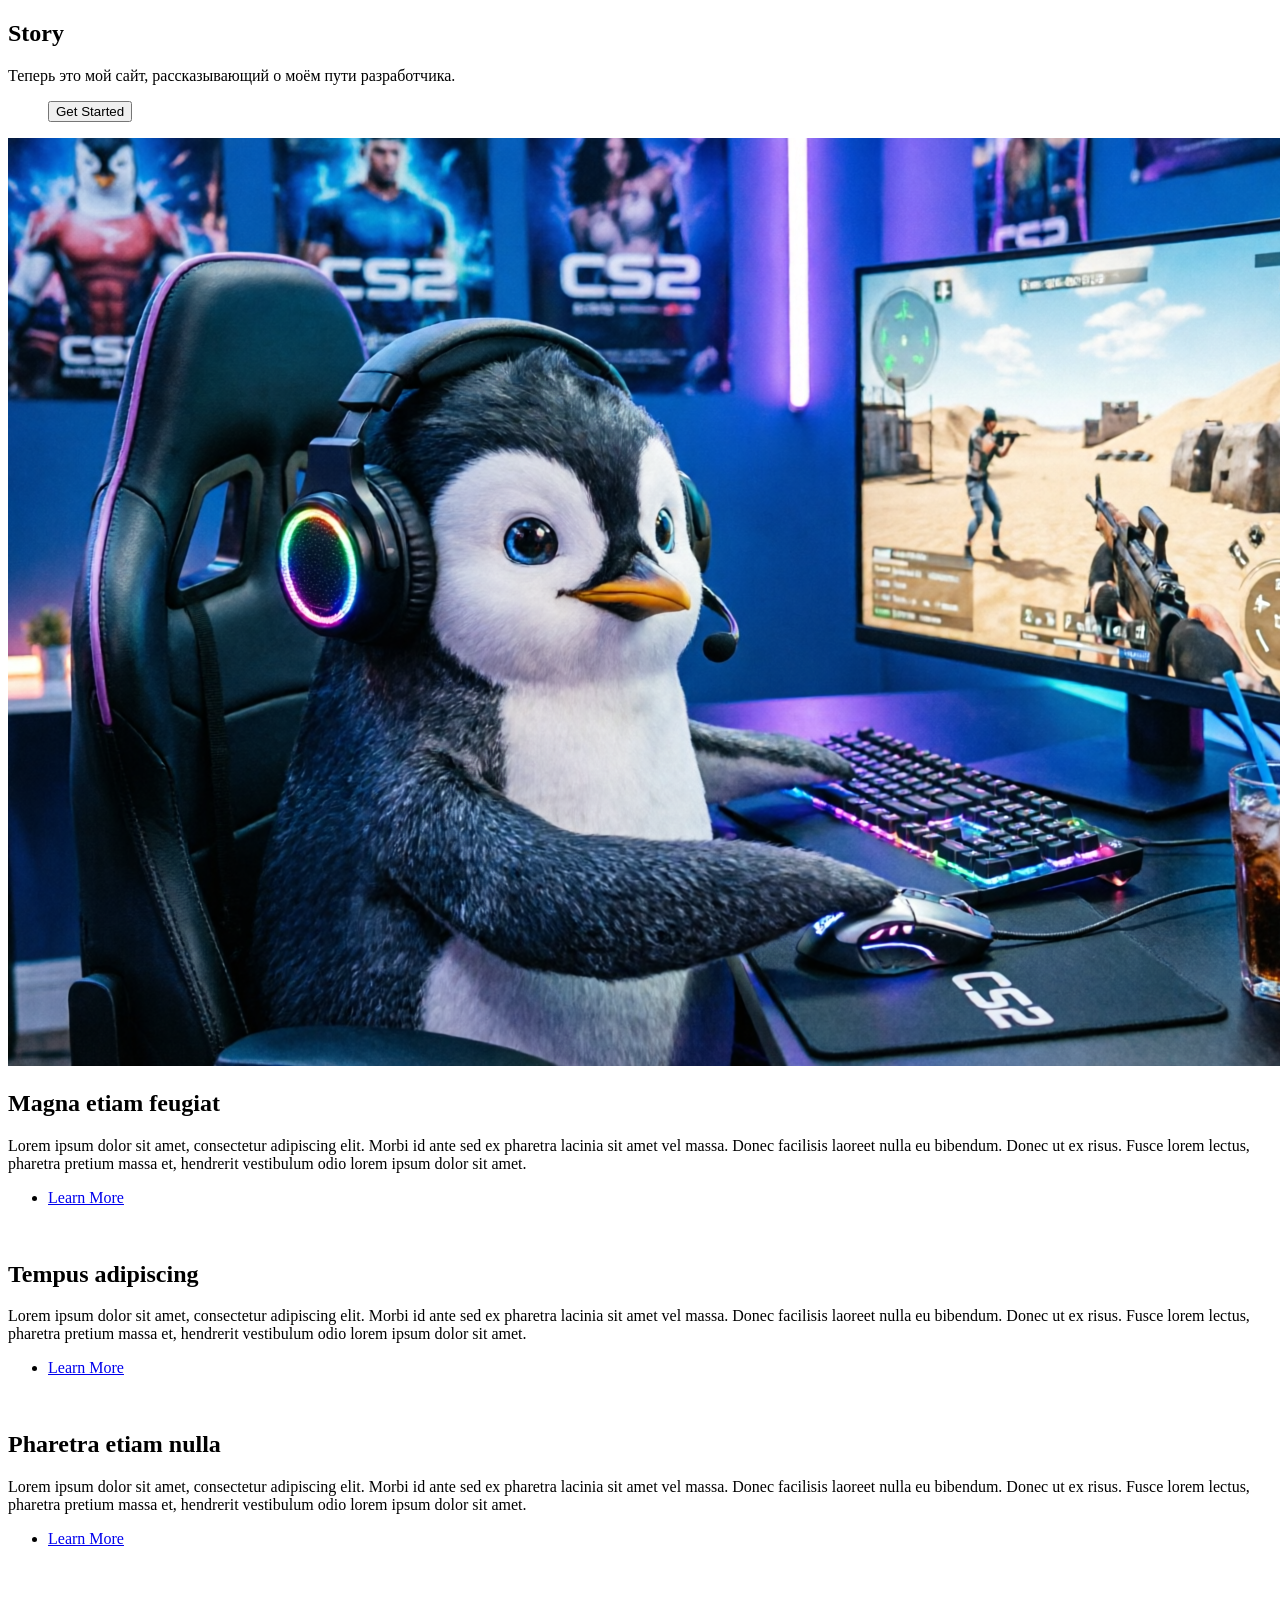
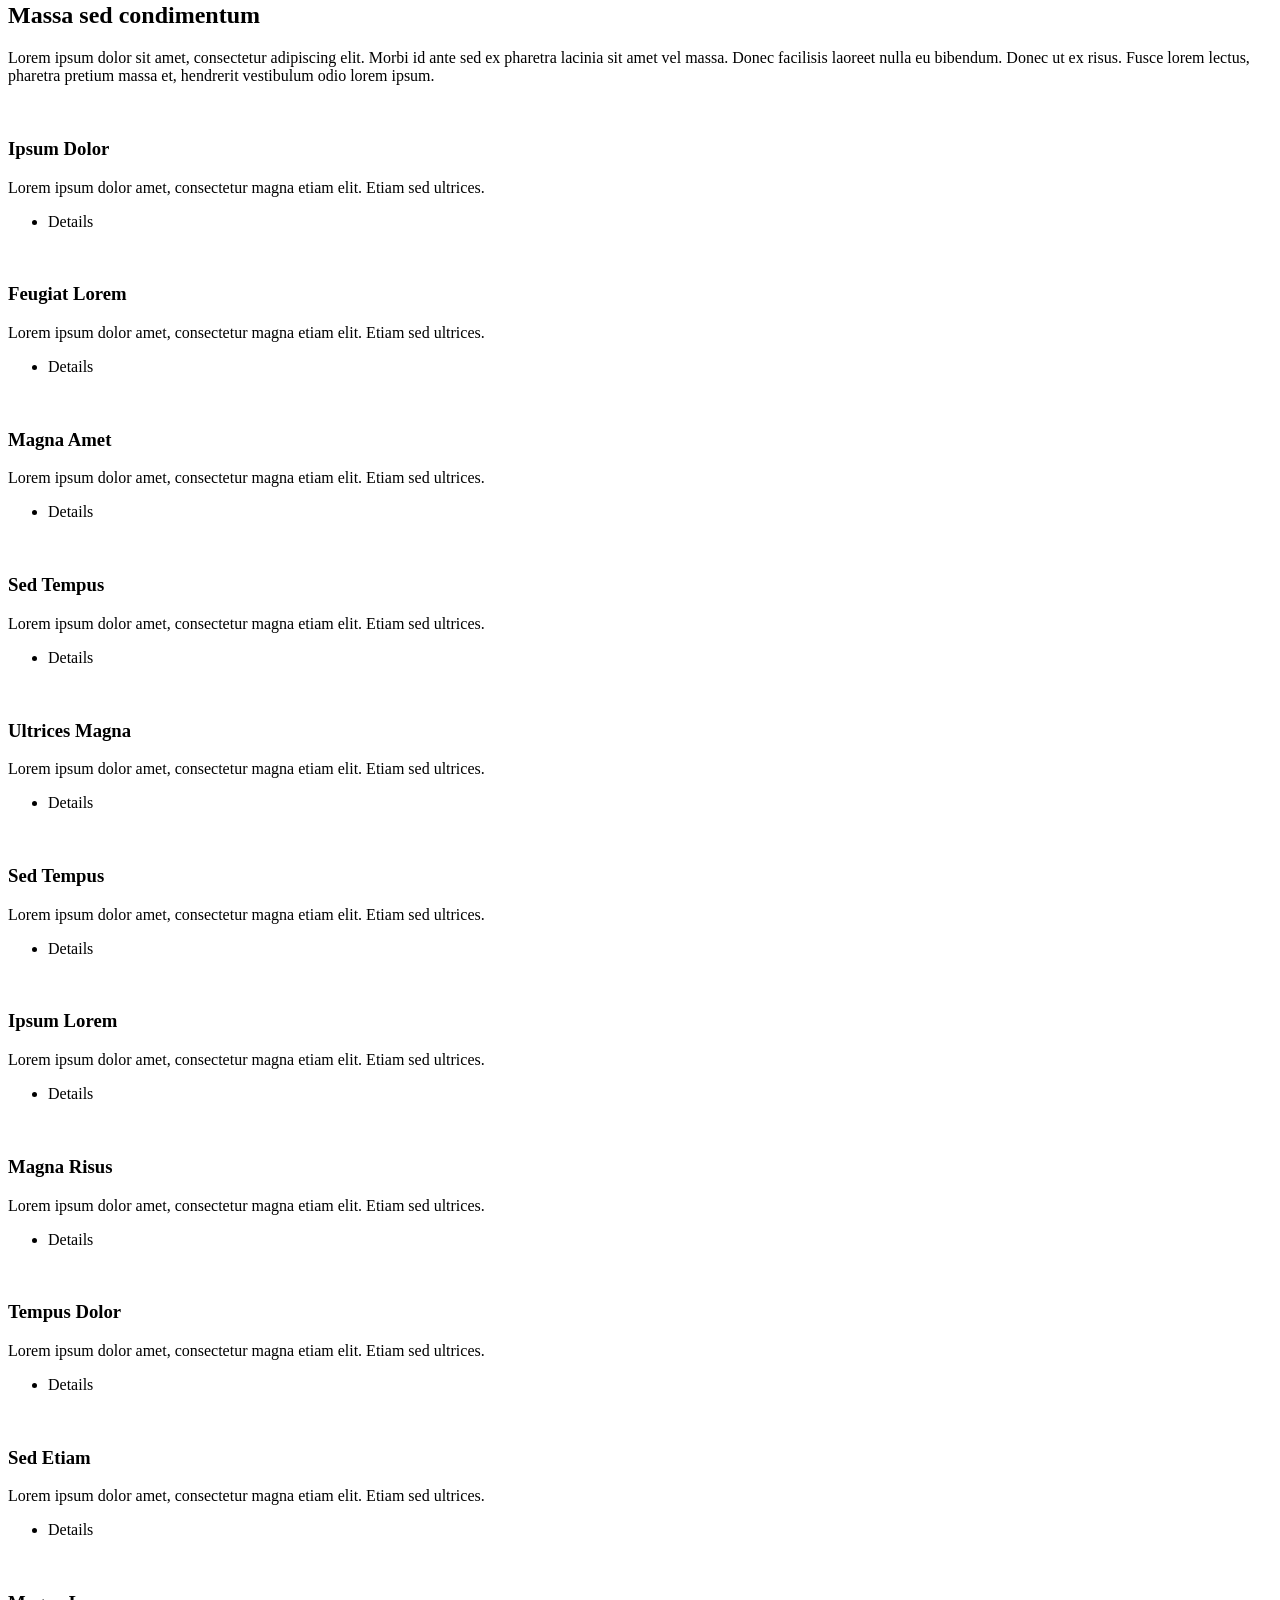
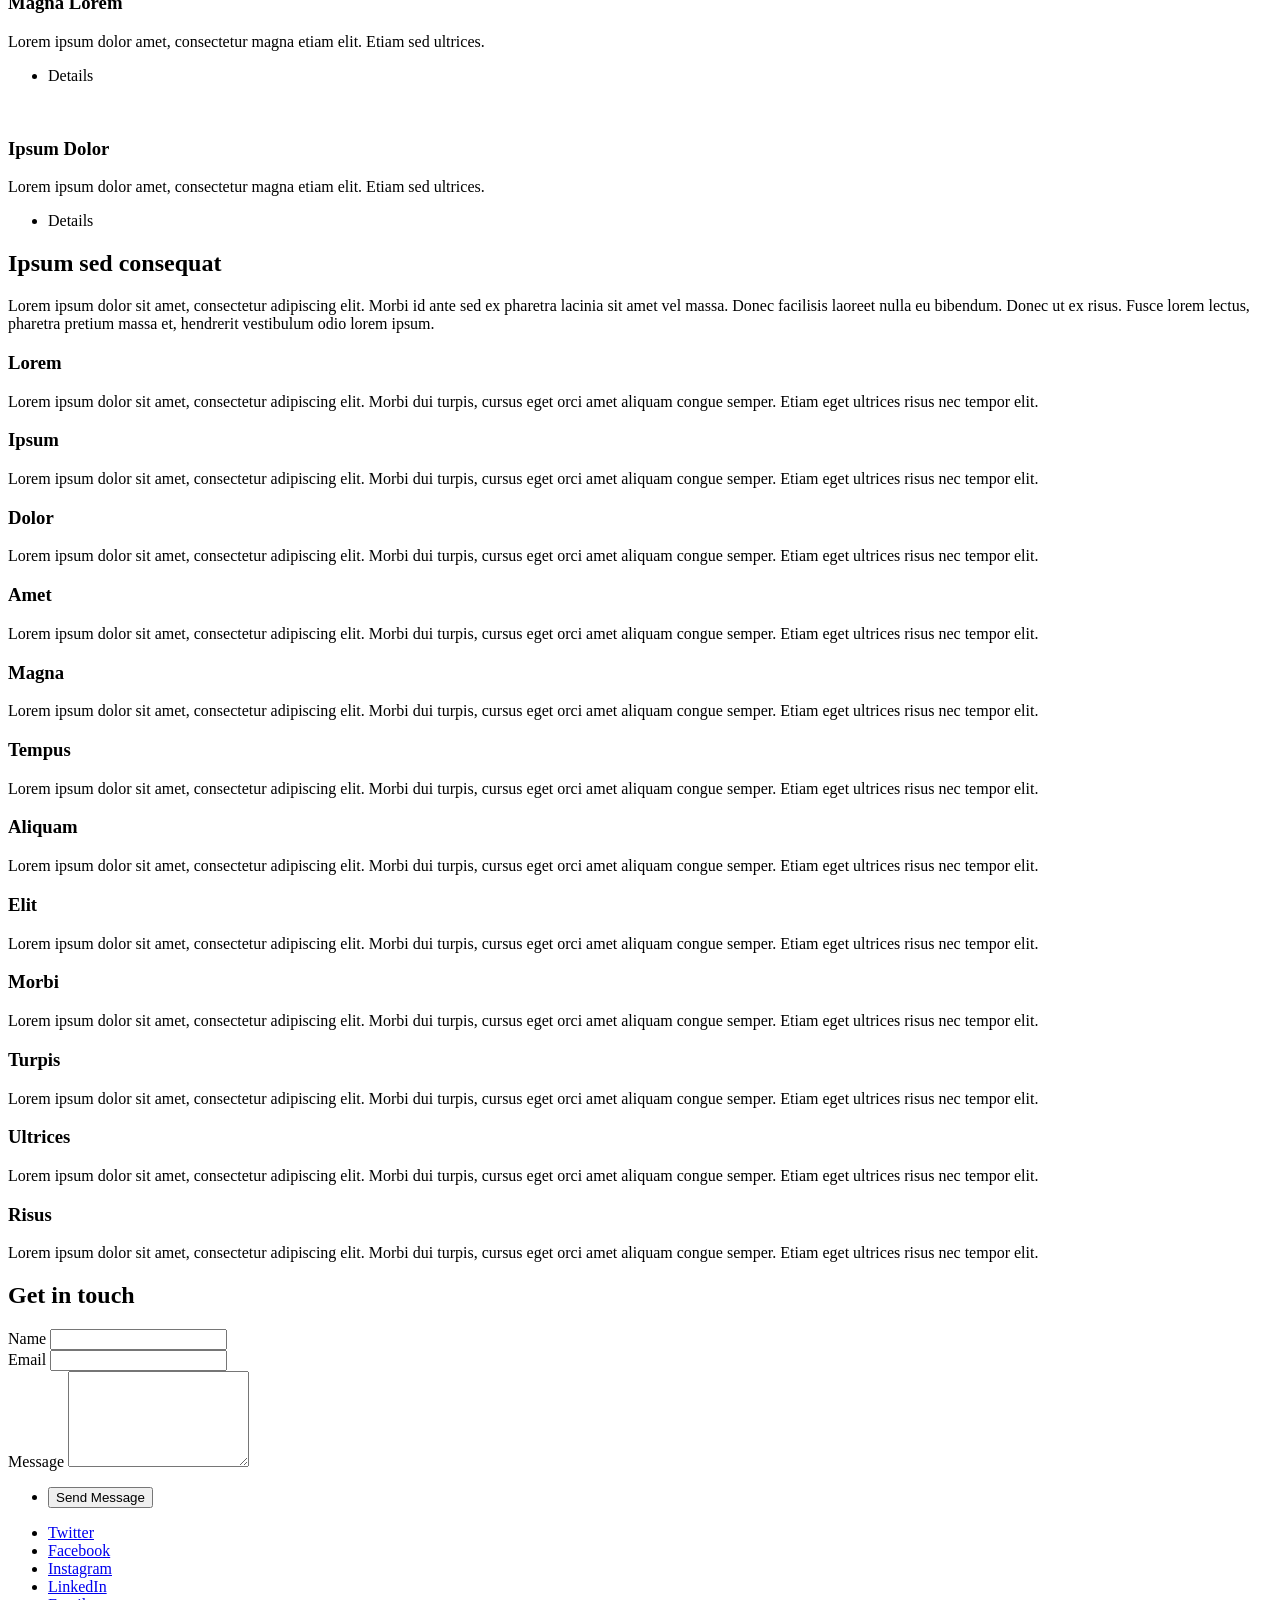
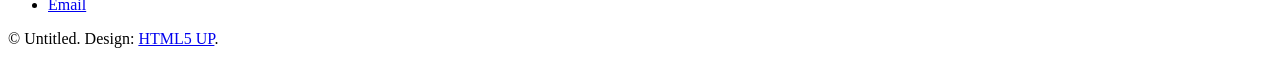
==== commit d63c49cc: "Last commit" ====
--- a/index.html
+++ b/index.html
@@ -5,432 +5,359 @@
 	Free for personal and commercial use under the CCA 3.0 license (html5up.net/license)
 -->
 <html>
-
-<head>
-	<title>Story by HTML5 UP</title>
-	<meta charset="utf-8" />
-	<meta name="viewport" content="width=device-width, initial-scale=1, user-scalable=no" />
-	<link rel="stylesheet" href="assets/css/main.css" />
-	<noscript>
-		<link rel="stylesheet" href="assets/css/noscript.css" />
-	</noscript>
-</head>
-
-<body class="is-preload">
-
-	<!-- Wrapper -->
-	<div id="wrapper" class="divided">
-
-		<!-- One -->
-		<section
-			class="banner style1 orient-left content-align-left image-position-right fullscreen onload-image-fade-in onload-content-fade-right">
-			<div class="content">
-				<h1>Story</h1>
-				<p class="major">Теперь это мой сайт, рассказывающий о моём пути разработчика. </p>
-				<ul class="actions stacked">
-					<li>
-						<form action="/click" method="POST">
-							<button type="submit">Get Started</button>
-						</form>
-					</li>
-				</ul>
-
-				<!-- <script>
-					document.addEventListener('DOMContentLoaded', function () {
-						const button = document.getElementById('myButton');
-						button.addEventListener('click', function () {
-							console.log("Кнопка нажата");
-						});
-						button.addEventListener('click', function (event) {
-							// Если кнопка ведёт по якорю — предотвращаем стандартное поведение (опционально)
-							// event.preventDefault();
-
-							// Отправляем POST-запрос на Go-сервер
-							fetch('/click', {
-								method: 'POST',
-								headers: {
-									'Content-Type': 'application/json',
-								},
-								body: JSON.stringify({
-									timestamp: new Date().toISOString(),
-									userAgent: navigator.userAgent
-								})
-							})
-								.then(response => {
-									if (!response.ok) {
-										throw new Error('HTTP ошибка: ' + response.status);
-									}
-									return response.text();
-								})
-								.then(data => {
-									console.log('Успех:', data);
-									// Опционально: визуальная обратная связь
-									button.textContent = '✓ Отправлено!';
-									setTimeout(() => {
-										button.textContent = 'Get Started';
-									}, 2000);
-								})
-								.catch(error => {
-									console.error('Ошибка отправки:', error);
-									// Можно добавить обработку ошибки для пользователя
-								});
-						});
-					});
-				</script>
-				</ul> -->
+	<head>
+		<title>Story by HTML5 UP</title>
+		<meta charset="utf-8" />
+		<meta name="viewport" content="width=device-width, initial-scale=1, user-scalable=no" />
+		<link rel="stylesheet" href="assets/css/main.css" />
+		<noscript><link rel="stylesheet" href="assets/css/noscript.css" /></noscript>
+	</head>
+	<body class="is-preload">
+
+		<!-- Wrapper -->
+			<div id="wrapper" class="divided">
+
+				<!-- One -->
+					<section class="banner style1 orient-left content-align-left image-position-right fullscreen onload-image-fade-in onload-content-fade-right">
+						<div class="content">
+							<h1>Story</h1>
+							<p class="major">Теперь это мой сайт, рассказывающий о моём пути разработчика. </p>
+							<ul class="actions stacked">
+								<form action="/start" method="POST">
+ 									 <button type="submit" class="button big wide">
+   											 Get Started
+ 									 </button>
+								</form>
+							</ul>
+
+								
+							</ul>
+						</div>
+						<div class="image">
+							<img src="images/cs_pinguin.png" alt="" />
+						</div>
+					</section>
+
+				<!-- Two -->
+					<section class="spotlight style1 orient-right content-align-left image-position-center onscroll-image-fade-in" id="first">
+						<div class="content">
+							<h2>Magna etiam feugiat</h2>
+							<p>Lorem ipsum dolor sit amet, consectetur adipiscing elit. Morbi id ante sed ex pharetra lacinia sit amet vel massa. Donec facilisis laoreet nulla eu bibendum. Donec ut ex risus. Fusce lorem lectus, pharetra pretium massa et, hendrerit vestibulum odio lorem ipsum dolor sit amet.</p>
+							<ul class="actions stacked">
+								<li><a href="#" class="button">Learn More</a></li>
+							</ul>
+						</div>
+						<div class="image">
+							<img src="images/spotlight01.jpg" alt="" />
+						</div>
+					</section>
+
+				<!-- Three -->
+					<section class="spotlight style1 orient-left content-align-left image-position-center onscroll-image-fade-in">
+						<div class="content">
+							<h2>Tempus adipiscing</h2>
+							<p>Lorem ipsum dolor sit amet, consectetur adipiscing elit. Morbi id ante sed ex pharetra lacinia sit amet vel massa. Donec facilisis laoreet nulla eu bibendum. Donec ut ex risus. Fusce lorem lectus, pharetra pretium massa et, hendrerit vestibulum odio lorem ipsum dolor sit amet.</p>
+							<ul class="actions stacked">
+								<li><a href="#" class="button">Learn More</a></li>
+							</ul>
+						</div>
+						<div class="image">
+							<img src="images/spotlight02.jpg" alt="" />
+						</div>
+					</section>
+
+				<!-- Four -->
+					<section class="spotlight style1 orient-right content-align-left image-position-center onscroll-image-fade-in">
+						<div class="content">
+							<h2>Pharetra etiam nulla</h2>
+							<p>Lorem ipsum dolor sit amet, consectetur adipiscing elit. Morbi id ante sed ex pharetra lacinia sit amet vel massa. Donec facilisis laoreet nulla eu bibendum. Donec ut ex risus. Fusce lorem lectus, pharetra pretium massa et, hendrerit vestibulum odio lorem ipsum dolor sit amet.</p>
+							<ul class="actions stacked">
+								<li><a href="#" class="button">Learn More</a></li>
+							</ul>
+						</div>
+						<div class="image">
+							<img src="images/spotlight03.jpg" alt="" />
+						</div>
+					</section>
+
+				<!-- Five -->
+					<section class="wrapper style1 align-center">
+						<div class="inner">
+							<h2>Massa sed condimentum</h2>
+							<p>Lorem ipsum dolor sit amet, consectetur adipiscing elit. Morbi id ante sed ex pharetra lacinia sit amet vel massa. Donec facilisis laoreet nulla eu bibendum. Donec ut ex risus. Fusce lorem lectus, pharetra pretium massa et, hendrerit vestibulum odio lorem ipsum.</p>
+						</div>
+
+						<!-- Gallery -->
+							<div class="gallery style2 medium lightbox onscroll-fade-in">
+								<article>
+									<a href="images/gallery/fulls/01.jpg" class="image">
+										<img src="images/gallery/thumbs/01.jpg" alt="" />
+									</a>
+									<div class="caption">
+										<h3>Ipsum Dolor</h3>
+										<p>Lorem ipsum dolor amet, consectetur magna etiam elit. Etiam sed ultrices.</p>
+										<ul class="actions fixed">
+											<li><span class="button small">Details</span></li>
+										</ul>
+									</div>
+								</article>
+								<article>
+									<a href="images/gallery/fulls/02.jpg" class="image">
+										<img src="images/gallery/thumbs/02.jpg" alt="" />
+									</a>
+									<div class="caption">
+										<h3>Feugiat Lorem</h3>
+										<p>Lorem ipsum dolor amet, consectetur magna etiam elit. Etiam sed ultrices.</p>
+										<ul class="actions fixed">
+											<li><span class="button small">Details</span></li>
+										</ul>
+									</div>
+								</article>
+								<article>
+									<a href="images/gallery/fulls/03.jpg" class="image">
+										<img src="images/gallery/thumbs/03.jpg" alt="" />
+									</a>
+									<div class="caption">
+										<h3>Magna Amet</h3>
+										<p>Lorem ipsum dolor amet, consectetur magna etiam elit. Etiam sed ultrices.</p>
+										<ul class="actions fixed">
+											<li><span class="button small">Details</span></li>
+										</ul>
+									</div>
+								</article>
+								<article>
+									<a href="images/gallery/fulls/04.jpg" class="image">
+										<img src="images/gallery/thumbs/04.jpg" alt="" />
+									</a>
+									<div class="caption">
+										<h3>Sed Tempus</h3>
+										<p>Lorem ipsum dolor amet, consectetur magna etiam elit. Etiam sed ultrices.</p>
+										<ul class="actions fixed">
+											<li><span class="button small">Details</span></li>
+										</ul>
+									</div>
+								</article>
+								<article>
+									<a href="images/gallery/fulls/05.jpg" class="image">
+										<img src="images/gallery/thumbs/05.jpg" alt="" />
+									</a>
+									<div class="caption">
+										<h3>Ultrices Magna</h3>
+										<p>Lorem ipsum dolor amet, consectetur magna etiam elit. Etiam sed ultrices.</p>
+										<ul class="actions fixed">
+											<li><span class="button small">Details</span></li>
+										</ul>
+									</div>
+								</article>
+								<article>
+									<a href="images/gallery/fulls/06.jpg" class="image">
+										<img src="images/gallery/thumbs/06.jpg" alt="" />
+									</a>
+									<div class="caption">
+										<h3>Sed Tempus</h3>
+										<p>Lorem ipsum dolor amet, consectetur magna etiam elit. Etiam sed ultrices.</p>
+										<ul class="actions fixed">
+											<li><span class="button small">Details</span></li>
+										</ul>
+									</div>
+								</article>
+								<article>
+									<a href="images/gallery/fulls/07.jpg" class="image">
+										<img src="images/gallery/thumbs/07.jpg" alt="" />
+									</a>
+									<div class="caption">
+										<h3>Ipsum Lorem</h3>
+										<p>Lorem ipsum dolor amet, consectetur magna etiam elit. Etiam sed ultrices.</p>
+										<ul class="actions fixed">
+											<li><span class="button small">Details</span></li>
+										</ul>
+									</div>
+								</article>
+								<article>
+									<a href="images/gallery/fulls/08.jpg" class="image">
+										<img src="images/gallery/thumbs/08.jpg" alt="" />
+									</a>
+									<div class="caption">
+										<h3>Magna Risus</h3>
+										<p>Lorem ipsum dolor amet, consectetur magna etiam elit. Etiam sed ultrices.</p>
+										<ul class="actions fixed">
+											<li><span class="button small">Details</span></li>
+										</ul>
+									</div>
+								</article>
+								<article>
+									<a href="images/gallery/fulls/09.jpg" class="image">
+										<img src="images/gallery/thumbs/09.jpg" alt="" />
+									</a>
+									<div class="caption">
+										<h3>Tempus Dolor</h3>
+										<p>Lorem ipsum dolor amet, consectetur magna etiam elit. Etiam sed ultrices.</p>
+										<ul class="actions fixed">
+											<li><span class="button small">Details</span></li>
+										</ul>
+									</div>
+								</article>
+								<article>
+									<a href="images/gallery/fulls/10.jpg" class="image">
+										<img src="images/gallery/thumbs/10.jpg" alt="" />
+									</a>
+									<div class="caption">
+										<h3>Sed Etiam</h3>
+										<p>Lorem ipsum dolor amet, consectetur magna etiam elit. Etiam sed ultrices.</p>
+										<ul class="actions fixed">
+											<li><span class="button small">Details</span></li>
+										</ul>
+									</div>
+								</article>
+								<article>
+									<a href="images/gallery/fulls/11.jpg" class="image">
+										<img src="images/gallery/thumbs/11.jpg" alt="" />
+									</a>
+									<div class="caption">
+										<h3>Magna Lorem</h3>
+										<p>Lorem ipsum dolor amet, consectetur magna etiam elit. Etiam sed ultrices.</p>
+										<ul class="actions fixed">
+											<li><span class="button small">Details</span></li>
+										</ul>
+									</div>
+								</article>
+								<article>
+									<a href="images/gallery/fulls/12.jpg" class="image">
+										<img src="images/gallery/thumbs/12.jpg" alt="" />
+									</a>
+									<div class="caption">
+										<h3>Ipsum Dolor</h3>
+										<p>Lorem ipsum dolor amet, consectetur magna etiam elit. Etiam sed ultrices.</p>
+										<ul class="actions fixed">
+											<li><span class="button small">Details</span></li>
+										</ul>
+									</div>
+								</article>
+							</div>
+
+					</section>
+
+				<!-- Six -->
+					<section class="wrapper style1 align-center">
+						<div class="inner">
+							<h2>Ipsum sed consequat</h2>
+							<p>Lorem ipsum dolor sit amet, consectetur adipiscing elit. Morbi id ante sed ex pharetra lacinia sit amet vel massa. Donec facilisis laoreet nulla eu bibendum. Donec ut ex risus. Fusce lorem lectus, pharetra pretium massa et, hendrerit vestibulum odio lorem ipsum.</p>
+							<div class="items style1 medium onscroll-fade-in">
+								<section>
+									<span class="icon style2 major fa-gem"></span>
+									<h3>Lorem</h3>
+									<p>Lorem ipsum dolor sit amet, consectetur adipiscing elit. Morbi dui turpis, cursus eget orci amet aliquam congue semper. Etiam eget ultrices risus nec tempor elit.</p>
+								</section>
+								<section>
+									<span class="icon solid style2 major fa-save"></span>
+									<h3>Ipsum</h3>
+									<p>Lorem ipsum dolor sit amet, consectetur adipiscing elit. Morbi dui turpis, cursus eget orci amet aliquam congue semper. Etiam eget ultrices risus nec tempor elit.</p>
+								</section>
+								<section>
+									<span class="icon solid style2 major fa-chart-bar"></span>
+									<h3>Dolor</h3>
+									<p>Lorem ipsum dolor sit amet, consectetur adipiscing elit. Morbi dui turpis, cursus eget orci amet aliquam congue semper. Etiam eget ultrices risus nec tempor elit.</p>
+								</section>
+								<section>
+									<span class="icon solid style2 major fa-wifi"></span>
+									<h3>Amet</h3>
+									<p>Lorem ipsum dolor sit amet, consectetur adipiscing elit. Morbi dui turpis, cursus eget orci amet aliquam congue semper. Etiam eget ultrices risus nec tempor elit.</p>
+								</section>
+								<section>
+									<span class="icon solid style2 major fa-cog"></span>
+									<h3>Magna</h3>
+									<p>Lorem ipsum dolor sit amet, consectetur adipiscing elit. Morbi dui turpis, cursus eget orci amet aliquam congue semper. Etiam eget ultrices risus nec tempor elit.</p>
+								</section>
+								<section>
+									<span class="icon style2 major fa-paper-plane"></span>
+									<h3>Tempus</h3>
+									<p>Lorem ipsum dolor sit amet, consectetur adipiscing elit. Morbi dui turpis, cursus eget orci amet aliquam congue semper. Etiam eget ultrices risus nec tempor elit.</p>
+								</section>
+								<section>
+									<span class="icon solid style2 major fa-desktop"></span>
+									<h3>Aliquam</h3>
+									<p>Lorem ipsum dolor sit amet, consectetur adipiscing elit. Morbi dui turpis, cursus eget orci amet aliquam congue semper. Etiam eget ultrices risus nec tempor elit.</p>
+								</section>
+								<section>
+									<span class="icon solid style2 major fa-sync-alt"></span>
+									<h3>Elit</h3>
+									<p>Lorem ipsum dolor sit amet, consectetur adipiscing elit. Morbi dui turpis, cursus eget orci amet aliquam congue semper. Etiam eget ultrices risus nec tempor elit.</p>
+								</section>
+								<section>
+									<span class="icon solid style2 major fa-hashtag"></span>
+									<h3>Morbi</h3>
+									<p>Lorem ipsum dolor sit amet, consectetur adipiscing elit. Morbi dui turpis, cursus eget orci amet aliquam congue semper. Etiam eget ultrices risus nec tempor elit.</p>
+								</section>
+								<section>
+									<span class="icon solid style2 major fa-bolt"></span>
+									<h3>Turpis</h3>
+									<p>Lorem ipsum dolor sit amet, consectetur adipiscing elit. Morbi dui turpis, cursus eget orci amet aliquam congue semper. Etiam eget ultrices risus nec tempor elit.</p>
+								</section>
+								<section>
+									<span class="icon solid style2 major fa-envelope"></span>
+									<h3>Ultrices</h3>
+									<p>Lorem ipsum dolor sit amet, consectetur adipiscing elit. Morbi dui turpis, cursus eget orci amet aliquam congue semper. Etiam eget ultrices risus nec tempor elit.</p>
+								</section>
+								<section>
+									<span class="icon solid style2 major fa-leaf"></span>
+									<h3>Risus</h3>
+									<p>Lorem ipsum dolor sit amet, consectetur adipiscing elit. Morbi dui turpis, cursus eget orci amet aliquam congue semper. Etiam eget ultrices risus nec tempor elit.</p>
+								</section>
+							</div>
+						</div>
+					</section>
+
+				<!-- Seven -->
+					<section class="wrapper style1 align-center">
+						<div class="inner medium">
+							<h2>Get in touch</h2>
+							<form method="post" action="#">
+								<div class="fields">
+									<div class="field half">
+										<label for="name">Name</label>
+										<input type="text" name="name" id="name" value="" />
+									</div>
+									<div class="field half">
+										<label for="email">Email</label>
+										<input type="email" name="email" id="email" value="" />
+									</div>
+									<div class="field">
+										<label for="message">Message</label>
+										<textarea name="message" id="message" rows="6"></textarea>
+									</div>
+								</div>
+								<ul class="actions special">
+									<li><input type="submit" name="submit" id="submit" value="Send Message" /></li>
+								</ul>
+							</form>
+
+						</div>
+					</section>
+
+				<!-- Footer -->
+					<footer class="wrapper style1 align-center">
+						<div class="inner">
+							<ul class="icons">
+								<li><a href="#" class="icon brands style2 fa-twitter"><span class="label">Twitter</span></a></li>
+								<li><a href="#" class="icon brands style2 fa-facebook-f"><span class="label">Facebook</span></a></li>
+								<li><a href="#" class="icon brands style2 fa-instagram"><span class="label">Instagram</span></a></li>
+								<li><a href="#" class="icon brands style2 fa-linkedin-in"><span class="label">LinkedIn</span></a></li>
+								<li><a href="#" class="icon style2 fa-envelope"><span class="label">Email</span></a></li>
+							</ul>
+							<p>&copy; Untitled. Design: <a href="https://html5up.net">HTML5 UP</a>.</p>
+						</div>
+					</footer>
+
 			</div>
-			<div class="image">
-				<img src="images/cs_pinguin.png" alt="" />
-			</div>
-		</section>
-
-		<!-- Two -->
-		<section class="spotlight style1 orient-right content-align-left image-position-center onscroll-image-fade-in"
-			id="first">
-			<div class="content">
-				<h2>Magna etiam feugiat</h2>
-				<p>Lorem ipsum dolor sit amet, consectetur adipiscing elit. Morbi id ante sed ex pharetra lacinia sit
-					amet vel massa. Donec facilisis laoreet nulla eu bibendum. Donec ut ex risus. Fusce lorem lectus,
-					pharetra pretium massa et, hendrerit vestibulum odio lorem ipsum dolor sit amet.</p>
-				<ul class="actions stacked">
-					<li><a href="#" class="button">Learn More</a></li>
-				</ul>
-			</div>
-			<div class="image">
-				<img src="images/spotlight01.jpg" alt="" />
-			</div>
-		</section>
-
-		<!-- Three -->
-		<section class="spotlight style1 orient-left content-align-left image-position-center onscroll-image-fade-in">
-			<div class="content">
-				<h2>Tempus adipiscing</h2>
-				<p>Lorem ipsum dolor sit amet, consectetur adipiscing elit. Morbi id ante sed ex pharetra lacinia sit
-					amet vel massa. Donec facilisis laoreet nulla eu bibendum. Donec ut ex risus. Fusce lorem lectus,
-					pharetra pretium massa et, hendrerit vestibulum odio lorem ipsum dolor sit amet.</p>
-				<ul class="actions stacked">
-					<li><a href="#" class="button">Learn More</a></li>
-				</ul>
-			</div>
-			<div class="image">
-				<img src="images/spotlight02.jpg" alt="" />
-			</div>
-		</section>
-
-		<!-- Four -->
-		<section class="spotlight style1 orient-right content-align-left image-position-center onscroll-image-fade-in">
-			<div class="content">
-				<h2>Pharetra etiam nulla</h2>
-				<p>Lorem ipsum dolor sit amet, consectetur adipiscing elit. Morbi id ante sed ex pharetra lacinia sit
-					amet vel massa. Donec facilisis laoreet nulla eu bibendum. Donec ut ex risus. Fusce lorem lectus,
-					pharetra pretium massa et, hendrerit vestibulum odio lorem ipsum dolor sit amet.</p>
-				<ul class="actions stacked">
-					<li><a href="#" class="button">Learn More</a></li>
-				</ul>
-			</div>
-			<div class="image">
-				<img src="images/spotlight03.jpg" alt="" />
-			</div>
-		</section>
-
-		<!-- Five -->
-		<section class="wrapper style1 align-center">
-			<div class="inner">
-				<h2>Massa sed condimentum</h2>
-				<p>Lorem ipsum dolor sit amet, consectetur adipiscing elit. Morbi id ante sed ex pharetra lacinia sit
-					amet vel massa. Donec facilisis laoreet nulla eu bibendum. Donec ut ex risus. Fusce lorem lectus,
-					pharetra pretium massa et, hendrerit vestibulum odio lorem ipsum.</p>
-			</div>
-
-			<!-- Gallery -->
-			<div class="gallery style2 medium lightbox onscroll-fade-in">
-				<article>
-					<a href="images/gallery/fulls/01.jpg" class="image">
-						<img src="images/gallery/thumbs/01.jpg" alt="" />
-					</a>
-					<div class="caption">
-						<h3>Ipsum Dolor</h3>
-						<p>Lorem ipsum dolor amet, consectetur magna etiam elit. Etiam sed ultrices.</p>
-						<ul class="actions fixed">
-							<li><span class="button small">Details</span></li>
-						</ul>
-					</div>
-				</article>
-				<article>
-					<a href="images/gallery/fulls/02.jpg" class="image">
-						<img src="images/gallery/thumbs/02.jpg" alt="" />
-					</a>
-					<div class="caption">
-						<h3>Feugiat Lorem</h3>
-						<p>Lorem ipsum dolor amet, consectetur magna etiam elit. Etiam sed ultrices.</p>
-						<ul class="actions fixed">
-							<li><span class="button small">Details</span></li>
-						</ul>
-					</div>
-				</article>
-				<article>
-					<a href="images/gallery/fulls/03.jpg" class="image">
-						<img src="images/gallery/thumbs/03.jpg" alt="" />
-					</a>
-					<div class="caption">
-						<h3>Magna Amet</h3>
-						<p>Lorem ipsum dolor amet, consectetur magna etiam elit. Etiam sed ultrices.</p>
-						<ul class="actions fixed">
-							<li><span class="button small">Details</span></li>
-						</ul>
-					</div>
-				</article>
-				<article>
-					<a href="images/gallery/fulls/04.jpg" class="image">
-						<img src="images/gallery/thumbs/04.jpg" alt="" />
-					</a>
-					<div class="caption">
-						<h3>Sed Tempus</h3>
-						<p>Lorem ipsum dolor amet, consectetur magna etiam elit. Etiam sed ultrices.</p>
-						<ul class="actions fixed">
-							<li><span class="button small">Details</span></li>
-						</ul>
-					</div>
-				</article>
-				<article>
-					<a href="images/gallery/fulls/05.jpg" class="image">
-						<img src="images/gallery/thumbs/05.jpg" alt="" />
-					</a>
-					<div class="caption">
-						<h3>Ultrices Magna</h3>
-						<p>Lorem ipsum dolor amet, consectetur magna etiam elit. Etiam sed ultrices.</p>
-						<ul class="actions fixed">
-							<li><span class="button small">Details</span></li>
-						</ul>
-					</div>
-				</article>
-				<article>
-					<a href="images/gallery/fulls/06.jpg" class="image">
-						<img src="images/gallery/thumbs/06.jpg" alt="" />
-					</a>
-					<div class="caption">
-						<h3>Sed Tempus</h3>
-						<p>Lorem ipsum dolor amet, consectetur magna etiam elit. Etiam sed ultrices.</p>
-						<ul class="actions fixed">
-							<li><span class="button small">Details</span></li>
-						</ul>
-					</div>
-				</article>
-				<article>
-					<a href="images/gallery/fulls/07.jpg" class="image">
-						<img src="images/gallery/thumbs/07.jpg" alt="" />
-					</a>
-					<div class="caption">
-						<h3>Ipsum Lorem</h3>
-						<p>Lorem ipsum dolor amet, consectetur magna etiam elit. Etiam sed ultrices.</p>
-						<ul class="actions fixed">
-							<li><span class="button small">Details</span></li>
-						</ul>
-					</div>
-				</article>
-				<article>
-					<a href="images/gallery/fulls/08.jpg" class="image">
-						<img src="images/gallery/thumbs/08.jpg" alt="" />
-					</a>
-					<div class="caption">
-						<h3>Magna Risus</h3>
-						<p>Lorem ipsum dolor amet, consectetur magna etiam elit. Etiam sed ultrices.</p>
-						<ul class="actions fixed">
-							<li><span class="button small">Details</span></li>
-						</ul>
-					</div>
-				</article>
-				<article>
-					<a href="images/gallery/fulls/09.jpg" class="image">
-						<img src="images/gallery/thumbs/09.jpg" alt="" />
-					</a>
-					<div class="caption">
-						<h3>Tempus Dolor</h3>
-						<p>Lorem ipsum dolor amet, consectetur magna etiam elit. Etiam sed ultrices.</p>
-						<ul class="actions fixed">
-							<li><span class="button small">Details</span></li>
-						</ul>
-					</div>
-				</article>
-				<article>
-					<a href="images/gallery/fulls/10.jpg" class="image">
-						<img src="images/gallery/thumbs/10.jpg" alt="" />
-					</a>
-					<div class="caption">
-						<h3>Sed Etiam</h3>
-						<p>Lorem ipsum dolor amet, consectetur magna etiam elit. Etiam sed ultrices.</p>
-						<ul class="actions fixed">
-							<li><span class="button small">Details</span></li>
-						</ul>
-					</div>
-				</article>
-				<article>
-					<a href="images/gallery/fulls/11.jpg" class="image">
-						<img src="images/gallery/thumbs/11.jpg" alt="" />
-					</a>
-					<div class="caption">
-						<h3>Magna Lorem</h3>
-						<p>Lorem ipsum dolor amet, consectetur magna etiam elit. Etiam sed ultrices.</p>
-						<ul class="actions fixed">
-							<li><span class="button small">Details</span></li>
-						</ul>
-					</div>
-				</article>
-				<article>
-					<a href="images/gallery/fulls/12.jpg" class="image">
-						<img src="images/gallery/thumbs/12.jpg" alt="" />
-					</a>
-					<div class="caption">
-						<h3>Ipsum Dolor</h3>
-						<p>Lorem ipsum dolor amet, consectetur magna etiam elit. Etiam sed ultrices.</p>
-						<ul class="actions fixed">
-							<li><span class="button small">Details</span></li>
-						</ul>
-					</div>
-				</article>
-			</div>
-
-		</section>
-
-		<!-- Six -->
-		<section class="wrapper style1 align-center">
-			<div class="inner">
-				<h2>Ipsum sed consequat</h2>
-				<p>Lorem ipsum dolor sit amet, consectetur adipiscing elit. Morbi id ante sed ex pharetra lacinia sit
-					amet vel massa. Donec facilisis laoreet nulla eu bibendum. Donec ut ex risus. Fusce lorem lectus,
-					pharetra pretium massa et, hendrerit vestibulum odio lorem ipsum.</p>
-				<div class="items style1 medium onscroll-fade-in">
-					<section>
-						<span class="icon style2 major fa-gem"></span>
-						<h3>Lorem</h3>
-						<p>Lorem ipsum dolor sit amet, consectetur adipiscing elit. Morbi dui turpis, cursus eget orci
-							amet aliquam congue semper. Etiam eget ultrices risus nec tempor elit.</p>
-					</section>
-					<section>
-						<span class="icon solid style2 major fa-save"></span>
-						<h3>Ipsum</h3>
-						<p>Lorem ipsum dolor sit amet, consectetur adipiscing elit. Morbi dui turpis, cursus eget orci
-							amet aliquam congue semper. Etiam eget ultrices risus nec tempor elit.</p>
-					</section>
-					<section>
-						<span class="icon solid style2 major fa-chart-bar"></span>
-						<h3>Dolor</h3>
-						<p>Lorem ipsum dolor sit amet, consectetur adipiscing elit. Morbi dui turpis, cursus eget orci
-							amet aliquam congue semper. Etiam eget ultrices risus nec tempor elit.</p>
-					</section>
-					<section>
-						<span class="icon solid style2 major fa-wifi"></span>
-						<h3>Amet</h3>
-						<p>Lorem ipsum dolor sit amet, consectetur adipiscing elit. Morbi dui turpis, cursus eget orci
-							amet aliquam congue semper. Etiam eget ultrices risus nec tempor elit.</p>
-					</section>
-					<section>
-						<span class="icon solid style2 major fa-cog"></span>
-						<h3>Magna</h3>
-						<p>Lorem ipsum dolor sit amet, consectetur adipiscing elit. Morbi dui turpis, cursus eget orci
-							amet aliquam congue semper. Etiam eget ultrices risus nec tempor elit.</p>
-					</section>
-					<section>
-						<span class="icon style2 major fa-paper-plane"></span>
-						<h3>Tempus</h3>
-						<p>Lorem ipsum dolor sit amet, consectetur adipiscing elit. Morbi dui turpis, cursus eget orci
-							amet aliquam congue semper. Etiam eget ultrices risus nec tempor elit.</p>
-					</section>
-					<section>
-						<span class="icon solid style2 major fa-desktop"></span>
-						<h3>Aliquam</h3>
-						<p>Lorem ipsum dolor sit amet, consectetur adipiscing elit. Morbi dui turpis, cursus eget orci
-							amet aliquam congue semper. Etiam eget ultrices risus nec tempor elit.</p>
-					</section>
-					<section>
-						<span class="icon solid style2 major fa-sync-alt"></span>
-						<h3>Elit</h3>
-						<p>Lorem ipsum dolor sit amet, consectetur adipiscing elit. Morbi dui turpis, cursus eget orci
-							amet aliquam congue semper. Etiam eget ultrices risus nec tempor elit.</p>
-					</section>
-					<section>
-						<span class="icon solid style2 major fa-hashtag"></span>
-						<h3>Morbi</h3>
-						<p>Lorem ipsum dolor sit amet, consectetur adipiscing elit. Morbi dui turpis, cursus eget orci
-							amet aliquam congue semper. Etiam eget ultrices risus nec tempor elit.</p>
-					</section>
-					<section>
-						<span class="icon solid style2 major fa-bolt"></span>
-						<h3>Turpis</h3>
-						<p>Lorem ipsum dolor sit amet, consectetur adipiscing elit. Morbi dui turpis, cursus eget orci
-							amet aliquam congue semper. Etiam eget ultrices risus nec tempor elit.</p>
-					</section>
-					<section>
-						<span class="icon solid style2 major fa-envelope"></span>
-						<h3>Ultrices</h3>
-						<p>Lorem ipsum dolor sit amet, consectetur adipiscing elit. Morbi dui turpis, cursus eget orci
-							amet aliquam congue semper. Etiam eget ultrices risus nec tempor elit.</p>
-					</section>
-					<section>
-						<span class="icon solid style2 major fa-leaf"></span>
-						<h3>Risus</h3>
-						<p>Lorem ipsum dolor sit amet, consectetur adipiscing elit. Morbi dui turpis, cursus eget orci
-							amet aliquam congue semper. Etiam eget ultrices risus nec tempor elit.</p>
-					</section>
-				</div>
-			</div>
-		</section>
-
-		<!-- Seven -->
-		<section class="wrapper style1 align-center">
-			<div class="inner medium">
-				<h2>Get in touch</h2>
-				<form method="post" action="#">
-					<div class="fields">
-						<div class="field half">
-							<label for="name">Name</label>
-							<input type="text" name="name" id="name" value="" />
-						</div>
-						<div class="field half">
-							<label for="email">Email</label>
-							<input type="email" name="email" id="email" value="" />
-						</div>
-						<div class="field">
-							<label for="message">Message</label>
-							<textarea name="message" id="message" rows="6"></textarea>
-						</div>
-					</div>
-					<ul class="actions special">
-						<li><input type="submit" name="submit" id="submit" value="Send Message" /></li>
-					</ul>
-				</form>
-
-			</div>
-		</section>
-
-		<!-- Footer -->
-		<footer class="wrapper style1 align-center">
-			<div class="inner">
-				<ul class="icons">
-					<li><a href="#" class="icon brands style2 fa-twitter"><span class="label">Twitter</span></a></li>
-					<li><a href="#" class="icon brands style2 fa-facebook-f"><span class="label">Facebook</span></a>
-					</li>
-					<li><a href="#" class="icon brands style2 fa-instagram"><span class="label">Instagram</span></a>
-					</li>
-					<li><a href="#" class="icon brands style2 fa-linkedin-in"><span class="label">LinkedIn</span></a>
-					</li>
-					<li><a href="#" class="icon style2 fa-envelope"><span class="label">Email</span></a></li>
-				</ul>
-				<p>&copy; Untitled. Design: <a href="https://html5up.net">HTML5 UP</a>.</p>
-			</div>
-		</footer>
-
-	</div>
-
-	<!-- Scripts -->
-	<script src="assets/js/jquery.min.js"></script>
-	<script src="assets/js/jquery.scrollex.min.js"></script>
-	<script src="assets/js/jquery.scrolly.min.js"></script>
-	<script src="assets/js/browser.min.js"></script>
-	<script src="assets/js/breakpoints.min.js"></script>
-	<script src="assets/js/util.js"></script>
-	<script src="assets/js/main.js"></script>
-
-</body>
-
+
+		<!-- Scripts -->
+			<script src="assets/js/jquery.min.js"></script>
+			<script src="assets/js/jquery.scrollex.min.js"></script>
+			<script src="assets/js/jquery.scrolly.min.js"></script>
+			<script src="assets/js/browser.min.js"></script>
+			<script src="assets/js/breakpoints.min.js"></script>
+			<script src="assets/js/util.js"></script>
+			<script src="assets/js/main.js"></script>
+
+	</body>
 </html>
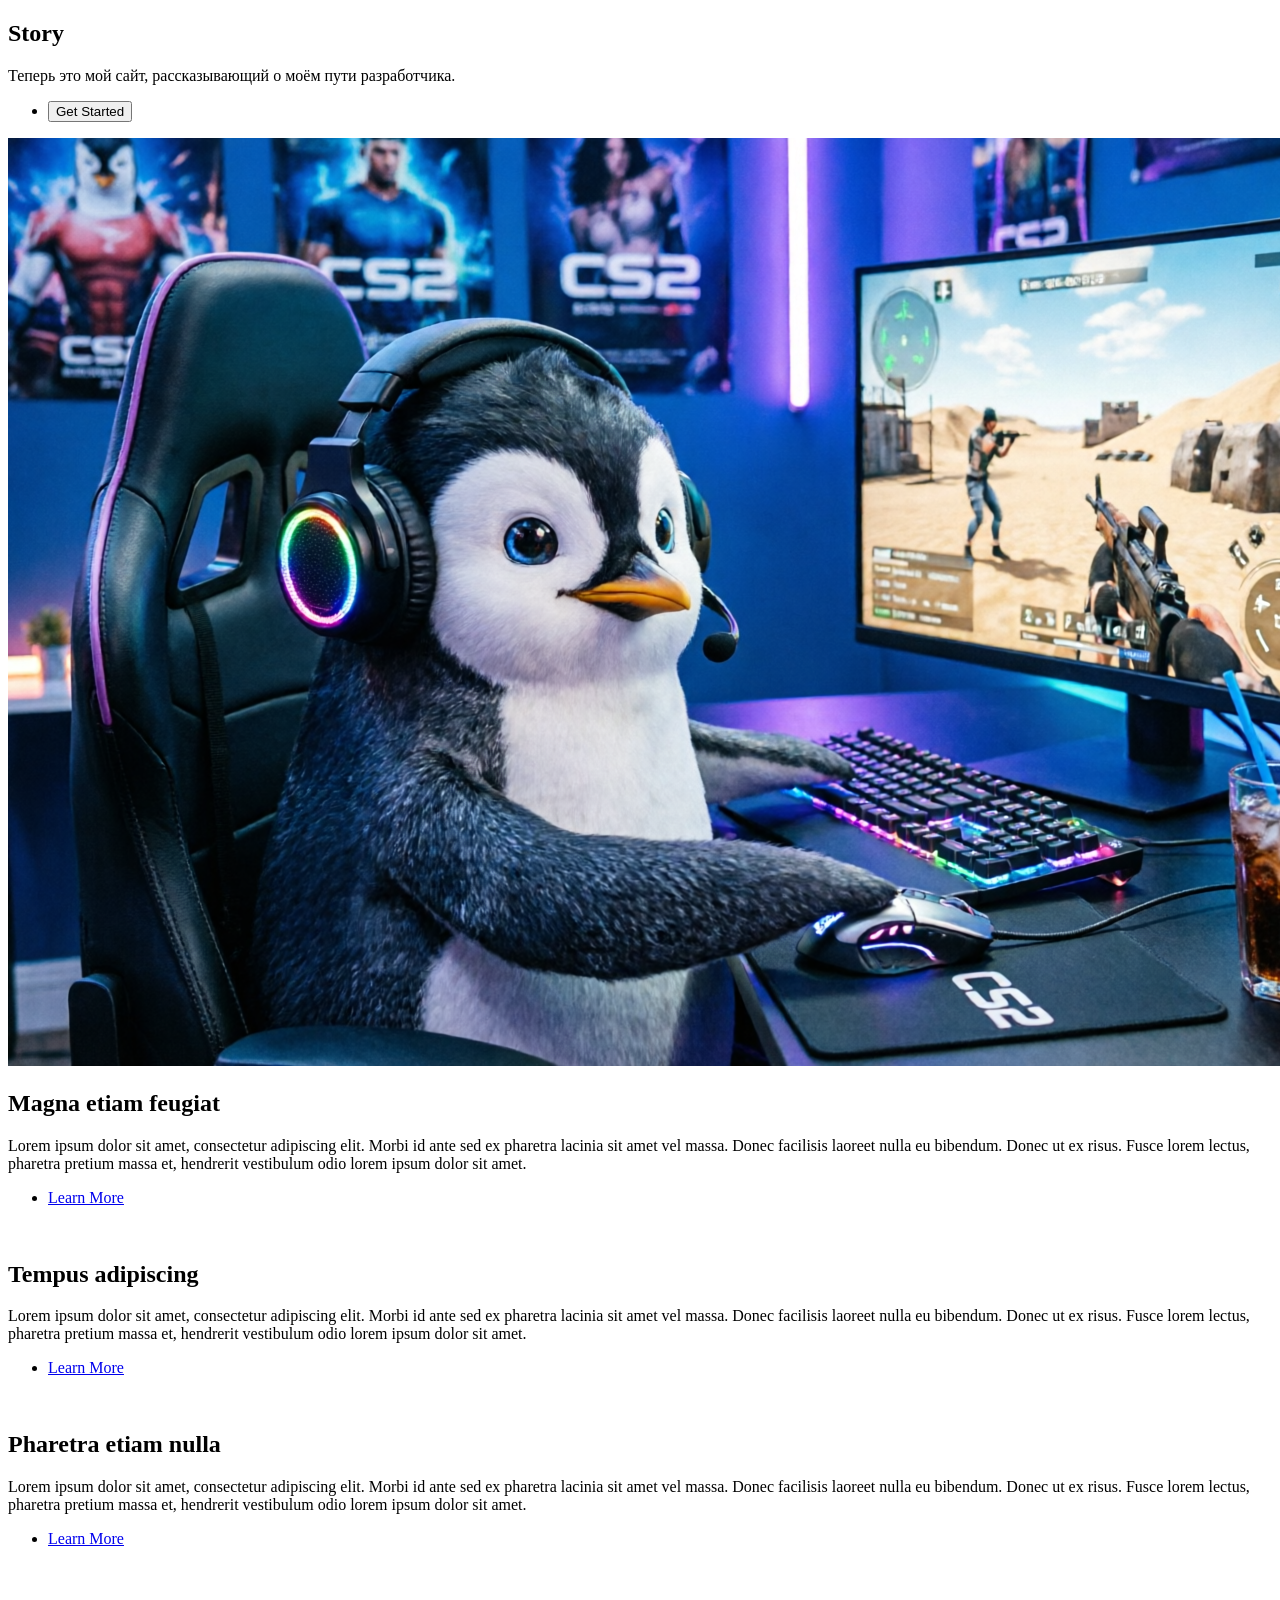
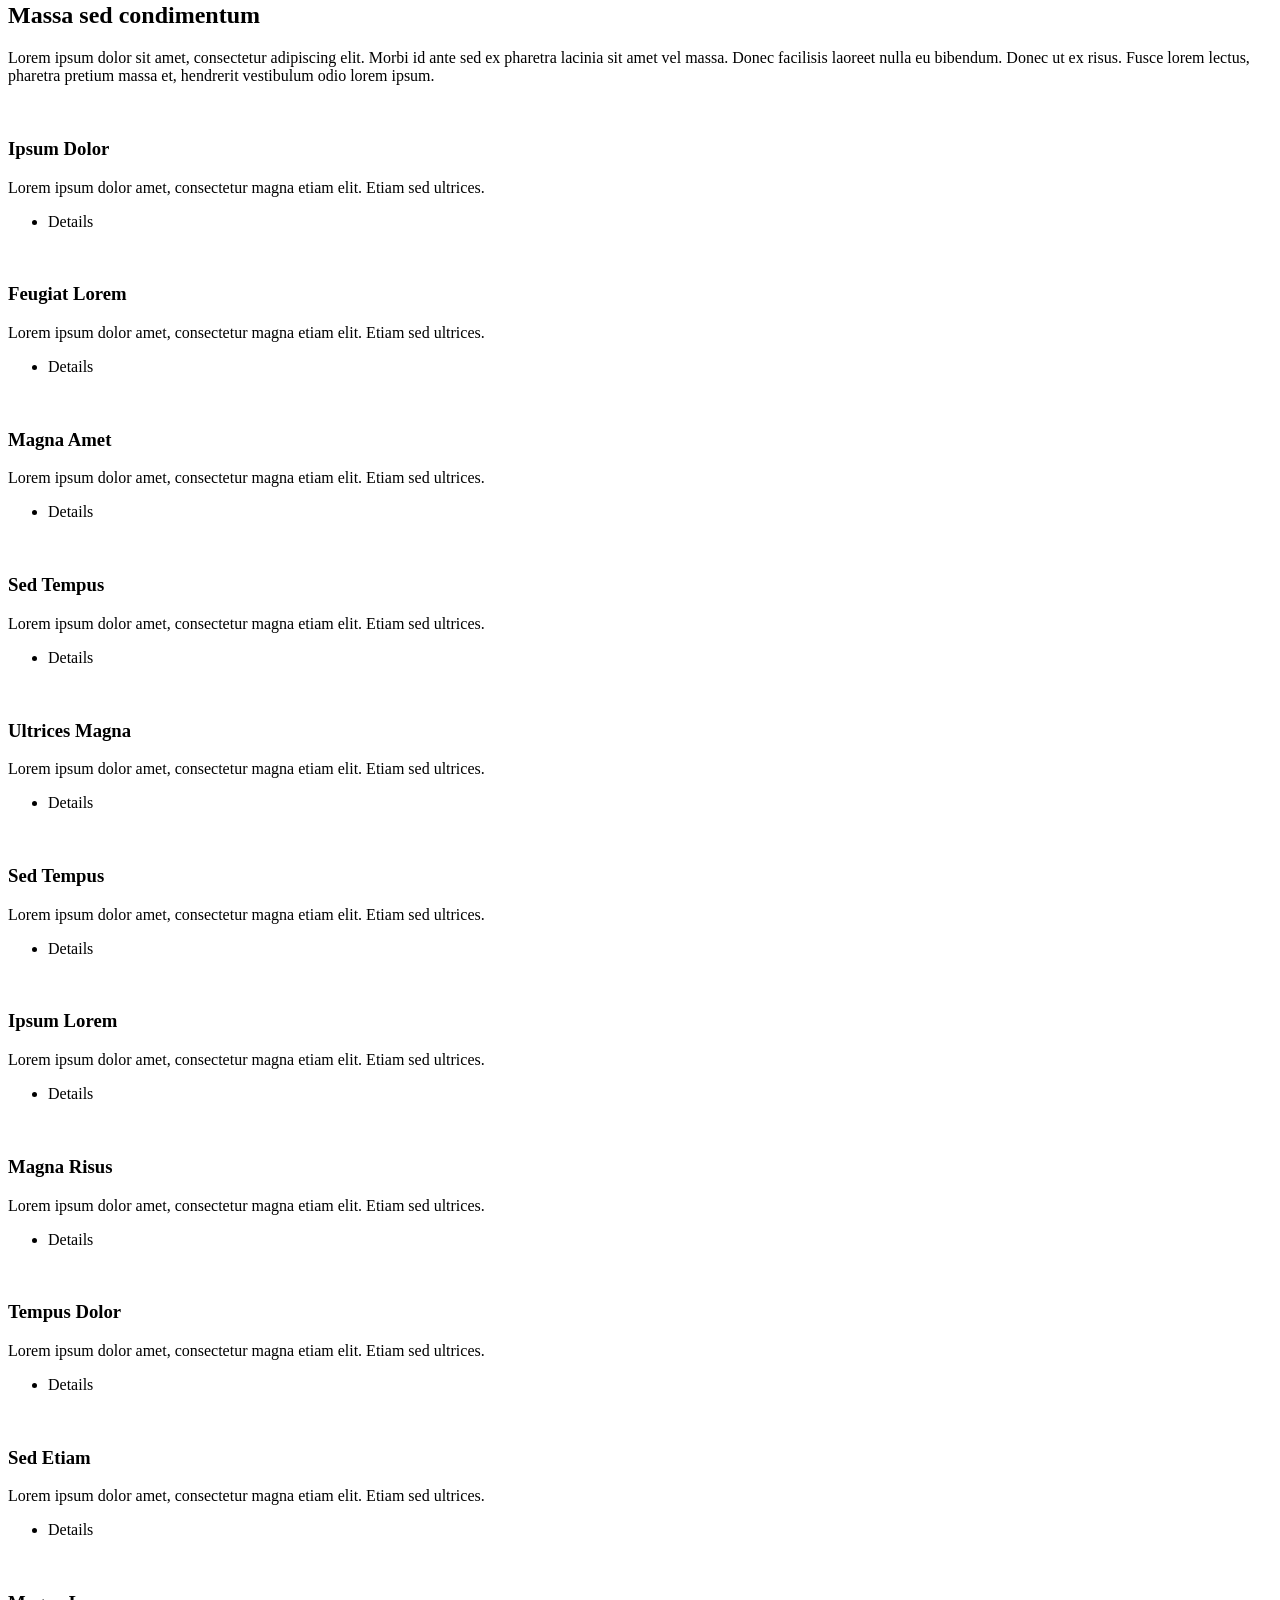
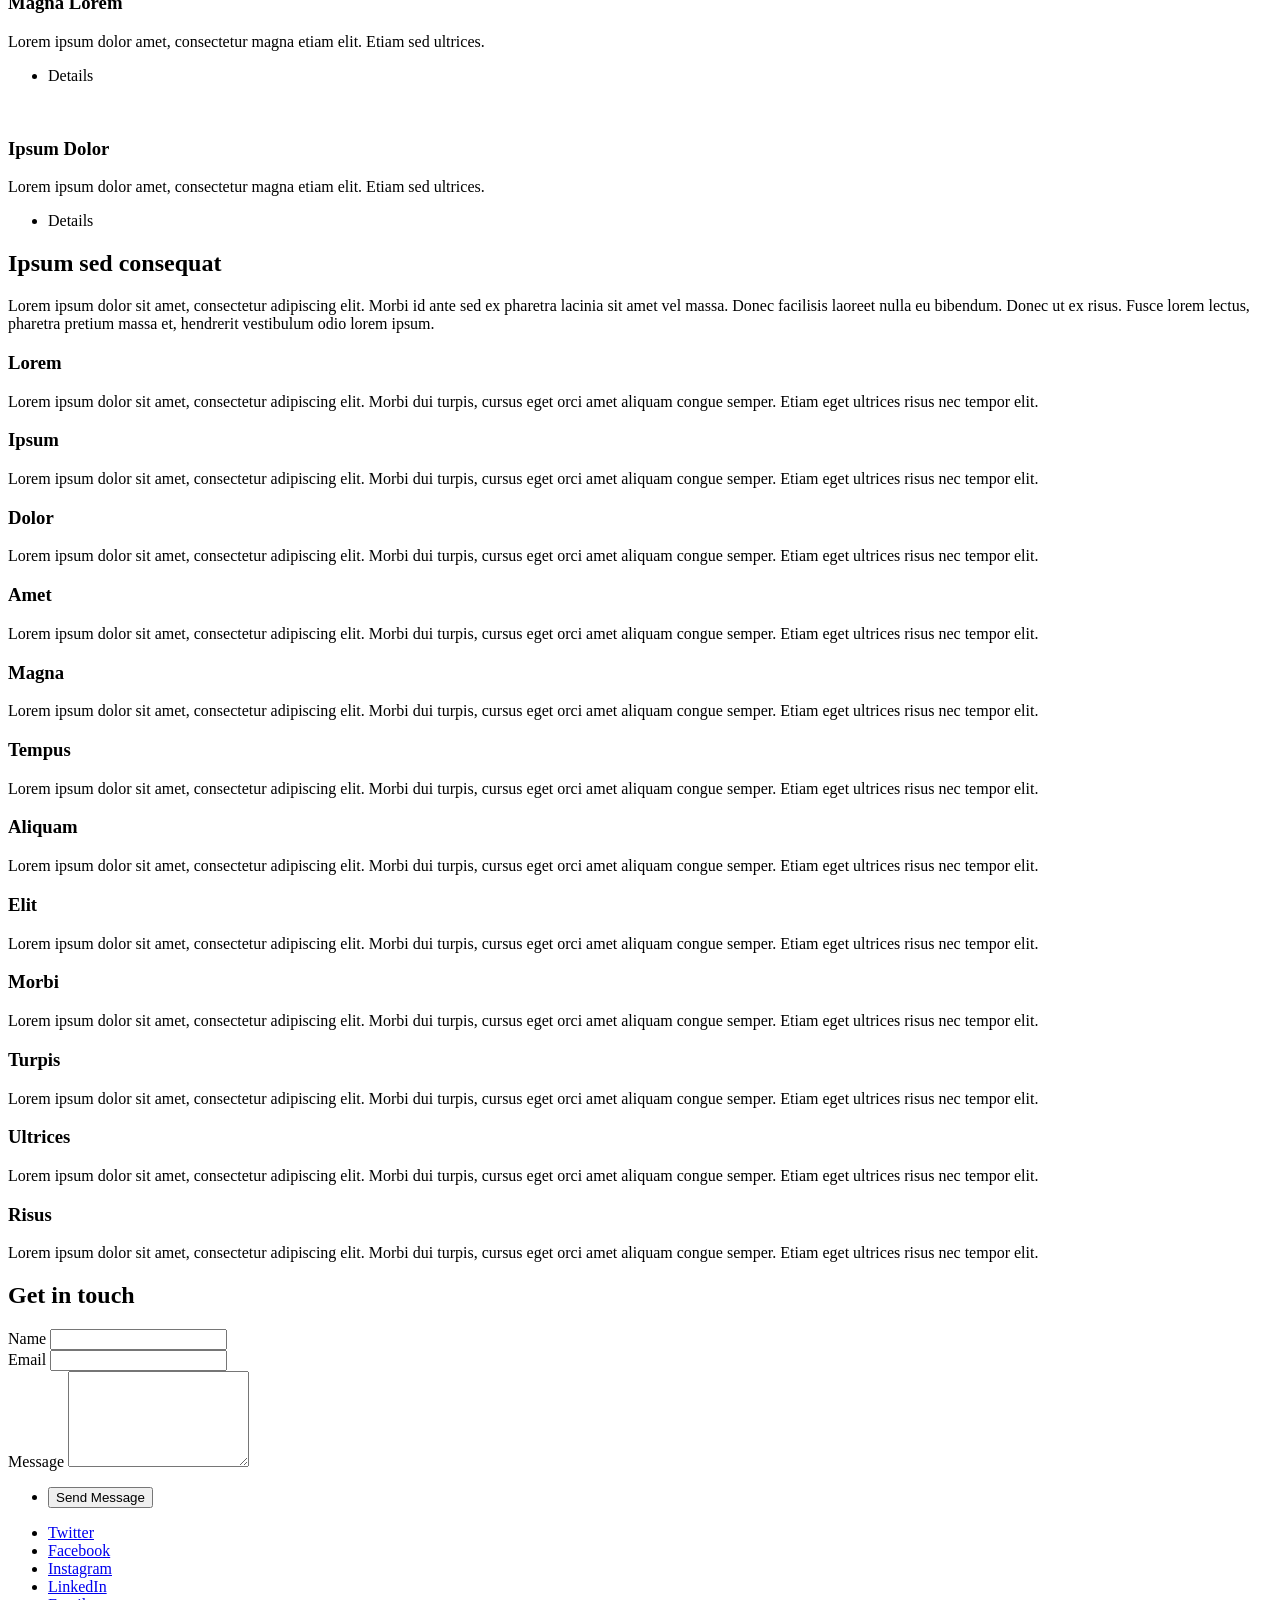
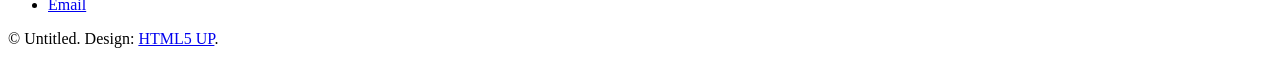
==== commit e9b8338f: "Merge pull request #1 from kleix5/backend/button_layout Add click and redirect on layout.html" ====
--- a/index.html
+++ b/index.html
@@ -5,359 +5,432 @@
 	Free for personal and commercial use under the CCA 3.0 license (html5up.net/license)
 -->
 <html>
-	<head>
-		<title>Story by HTML5 UP</title>
-		<meta charset="utf-8" />
-		<meta name="viewport" content="width=device-width, initial-scale=1, user-scalable=no" />
-		<link rel="stylesheet" href="assets/css/main.css" />
-		<noscript><link rel="stylesheet" href="assets/css/noscript.css" /></noscript>
-	</head>
-	<body class="is-preload">
-
-		<!-- Wrapper -->
-			<div id="wrapper" class="divided">
-
-				<!-- One -->
-					<section class="banner style1 orient-left content-align-left image-position-right fullscreen onload-image-fade-in onload-content-fade-right">
-						<div class="content">
-							<h1>Story</h1>
-							<p class="major">Теперь это мой сайт, рассказывающий о моём пути разработчика. </p>
-							<ul class="actions stacked">
-								<form action="/start" method="POST">
- 									 <button type="submit" class="button big wide">
-   											 Get Started
- 									 </button>
-								</form>
-							</ul>
-
-								
-							</ul>
+
+<head>
+	<title>Story by HTML5 UP</title>
+	<meta charset="utf-8" />
+	<meta name="viewport" content="width=device-width, initial-scale=1, user-scalable=no" />
+	<link rel="stylesheet" href="assets/css/main.css" />
+	<noscript>
+		<link rel="stylesheet" href="assets/css/noscript.css" />
+	</noscript>
+</head>
+
+<body class="is-preload">
+
+	<!-- Wrapper -->
+	<div id="wrapper" class="divided">
+
+		<!-- One -->
+		<section
+			class="banner style1 orient-left content-align-left image-position-right fullscreen onload-image-fade-in onload-content-fade-right">
+			<div class="content">
+				<h1>Story</h1>
+				<p class="major">Теперь это мой сайт, рассказывающий о моём пути разработчика. </p>
+				<ul class="actions stacked">
+					<li>
+						<form action="/click" method="POST">
+							<button type="submit">Get Started</button>
+						</form>
+					</li>
+				</ul>
+
+				<!-- <script>
+					document.addEventListener('DOMContentLoaded', function () {
+						const button = document.getElementById('myButton');
+						button.addEventListener('click', function () {
+							console.log("Кнопка нажата");
+						});
+						button.addEventListener('click', function (event) {
+							// Если кнопка ведёт по якорю — предотвращаем стандартное поведение (опционально)
+							// event.preventDefault();
+
+							// Отправляем POST-запрос на Go-сервер
+							fetch('/click', {
+								method: 'POST',
+								headers: {
+									'Content-Type': 'application/json',
+								},
+								body: JSON.stringify({
+									timestamp: new Date().toISOString(),
+									userAgent: navigator.userAgent
+								})
+							})
+								.then(response => {
+									if (!response.ok) {
+										throw new Error('HTTP ошибка: ' + response.status);
+									}
+									return response.text();
+								})
+								.then(data => {
+									console.log('Успех:', data);
+									// Опционально: визуальная обратная связь
+									button.textContent = '✓ Отправлено!';
+									setTimeout(() => {
+										button.textContent = 'Get Started';
+									}, 2000);
+								})
+								.catch(error => {
+									console.error('Ошибка отправки:', error);
+									// Можно добавить обработку ошибки для пользователя
+								});
+						});
+					});
+				</script>
+				</ul> -->
+			</div>
+			<div class="image">
+				<img src="images/cs_pinguin.png" alt="" />
+			</div>
+		</section>
+
+		<!-- Two -->
+		<section class="spotlight style1 orient-right content-align-left image-position-center onscroll-image-fade-in"
+			id="first">
+			<div class="content">
+				<h2>Magna etiam feugiat</h2>
+				<p>Lorem ipsum dolor sit amet, consectetur adipiscing elit. Morbi id ante sed ex pharetra lacinia sit
+					amet vel massa. Donec facilisis laoreet nulla eu bibendum. Donec ut ex risus. Fusce lorem lectus,
+					pharetra pretium massa et, hendrerit vestibulum odio lorem ipsum dolor sit amet.</p>
+				<ul class="actions stacked">
+					<li><a href="#" class="button">Learn More</a></li>
+				</ul>
+			</div>
+			<div class="image">
+				<img src="images/spotlight01.jpg" alt="" />
+			</div>
+		</section>
+
+		<!-- Three -->
+		<section class="spotlight style1 orient-left content-align-left image-position-center onscroll-image-fade-in">
+			<div class="content">
+				<h2>Tempus adipiscing</h2>
+				<p>Lorem ipsum dolor sit amet, consectetur adipiscing elit. Morbi id ante sed ex pharetra lacinia sit
+					amet vel massa. Donec facilisis laoreet nulla eu bibendum. Donec ut ex risus. Fusce lorem lectus,
+					pharetra pretium massa et, hendrerit vestibulum odio lorem ipsum dolor sit amet.</p>
+				<ul class="actions stacked">
+					<li><a href="#" class="button">Learn More</a></li>
+				</ul>
+			</div>
+			<div class="image">
+				<img src="images/spotlight02.jpg" alt="" />
+			</div>
+		</section>
+
+		<!-- Four -->
+		<section class="spotlight style1 orient-right content-align-left image-position-center onscroll-image-fade-in">
+			<div class="content">
+				<h2>Pharetra etiam nulla</h2>
+				<p>Lorem ipsum dolor sit amet, consectetur adipiscing elit. Morbi id ante sed ex pharetra lacinia sit
+					amet vel massa. Donec facilisis laoreet nulla eu bibendum. Donec ut ex risus. Fusce lorem lectus,
+					pharetra pretium massa et, hendrerit vestibulum odio lorem ipsum dolor sit amet.</p>
+				<ul class="actions stacked">
+					<li><a href="#" class="button">Learn More</a></li>
+				</ul>
+			</div>
+			<div class="image">
+				<img src="images/spotlight03.jpg" alt="" />
+			</div>
+		</section>
+
+		<!-- Five -->
+		<section class="wrapper style1 align-center">
+			<div class="inner">
+				<h2>Massa sed condimentum</h2>
+				<p>Lorem ipsum dolor sit amet, consectetur adipiscing elit. Morbi id ante sed ex pharetra lacinia sit
+					amet vel massa. Donec facilisis laoreet nulla eu bibendum. Donec ut ex risus. Fusce lorem lectus,
+					pharetra pretium massa et, hendrerit vestibulum odio lorem ipsum.</p>
+			</div>
+
+			<!-- Gallery -->
+			<div class="gallery style2 medium lightbox onscroll-fade-in">
+				<article>
+					<a href="images/gallery/fulls/01.jpg" class="image">
+						<img src="images/gallery/thumbs/01.jpg" alt="" />
+					</a>
+					<div class="caption">
+						<h3>Ipsum Dolor</h3>
+						<p>Lorem ipsum dolor amet, consectetur magna etiam elit. Etiam sed ultrices.</p>
+						<ul class="actions fixed">
+							<li><span class="button small">Details</span></li>
+						</ul>
+					</div>
+				</article>
+				<article>
+					<a href="images/gallery/fulls/02.jpg" class="image">
+						<img src="images/gallery/thumbs/02.jpg" alt="" />
+					</a>
+					<div class="caption">
+						<h3>Feugiat Lorem</h3>
+						<p>Lorem ipsum dolor amet, consectetur magna etiam elit. Etiam sed ultrices.</p>
+						<ul class="actions fixed">
+							<li><span class="button small">Details</span></li>
+						</ul>
+					</div>
+				</article>
+				<article>
+					<a href="images/gallery/fulls/03.jpg" class="image">
+						<img src="images/gallery/thumbs/03.jpg" alt="" />
+					</a>
+					<div class="caption">
+						<h3>Magna Amet</h3>
+						<p>Lorem ipsum dolor amet, consectetur magna etiam elit. Etiam sed ultrices.</p>
+						<ul class="actions fixed">
+							<li><span class="button small">Details</span></li>
+						</ul>
+					</div>
+				</article>
+				<article>
+					<a href="images/gallery/fulls/04.jpg" class="image">
+						<img src="images/gallery/thumbs/04.jpg" alt="" />
+					</a>
+					<div class="caption">
+						<h3>Sed Tempus</h3>
+						<p>Lorem ipsum dolor amet, consectetur magna etiam elit. Etiam sed ultrices.</p>
+						<ul class="actions fixed">
+							<li><span class="button small">Details</span></li>
+						</ul>
+					</div>
+				</article>
+				<article>
+					<a href="images/gallery/fulls/05.jpg" class="image">
+						<img src="images/gallery/thumbs/05.jpg" alt="" />
+					</a>
+					<div class="caption">
+						<h3>Ultrices Magna</h3>
+						<p>Lorem ipsum dolor amet, consectetur magna etiam elit. Etiam sed ultrices.</p>
+						<ul class="actions fixed">
+							<li><span class="button small">Details</span></li>
+						</ul>
+					</div>
+				</article>
+				<article>
+					<a href="images/gallery/fulls/06.jpg" class="image">
+						<img src="images/gallery/thumbs/06.jpg" alt="" />
+					</a>
+					<div class="caption">
+						<h3>Sed Tempus</h3>
+						<p>Lorem ipsum dolor amet, consectetur magna etiam elit. Etiam sed ultrices.</p>
+						<ul class="actions fixed">
+							<li><span class="button small">Details</span></li>
+						</ul>
+					</div>
+				</article>
+				<article>
+					<a href="images/gallery/fulls/07.jpg" class="image">
+						<img src="images/gallery/thumbs/07.jpg" alt="" />
+					</a>
+					<div class="caption">
+						<h3>Ipsum Lorem</h3>
+						<p>Lorem ipsum dolor amet, consectetur magna etiam elit. Etiam sed ultrices.</p>
+						<ul class="actions fixed">
+							<li><span class="button small">Details</span></li>
+						</ul>
+					</div>
+				</article>
+				<article>
+					<a href="images/gallery/fulls/08.jpg" class="image">
+						<img src="images/gallery/thumbs/08.jpg" alt="" />
+					</a>
+					<div class="caption">
+						<h3>Magna Risus</h3>
+						<p>Lorem ipsum dolor amet, consectetur magna etiam elit. Etiam sed ultrices.</p>
+						<ul class="actions fixed">
+							<li><span class="button small">Details</span></li>
+						</ul>
+					</div>
+				</article>
+				<article>
+					<a href="images/gallery/fulls/09.jpg" class="image">
+						<img src="images/gallery/thumbs/09.jpg" alt="" />
+					</a>
+					<div class="caption">
+						<h3>Tempus Dolor</h3>
+						<p>Lorem ipsum dolor amet, consectetur magna etiam elit. Etiam sed ultrices.</p>
+						<ul class="actions fixed">
+							<li><span class="button small">Details</span></li>
+						</ul>
+					</div>
+				</article>
+				<article>
+					<a href="images/gallery/fulls/10.jpg" class="image">
+						<img src="images/gallery/thumbs/10.jpg" alt="" />
+					</a>
+					<div class="caption">
+						<h3>Sed Etiam</h3>
+						<p>Lorem ipsum dolor amet, consectetur magna etiam elit. Etiam sed ultrices.</p>
+						<ul class="actions fixed">
+							<li><span class="button small">Details</span></li>
+						</ul>
+					</div>
+				</article>
+				<article>
+					<a href="images/gallery/fulls/11.jpg" class="image">
+						<img src="images/gallery/thumbs/11.jpg" alt="" />
+					</a>
+					<div class="caption">
+						<h3>Magna Lorem</h3>
+						<p>Lorem ipsum dolor amet, consectetur magna etiam elit. Etiam sed ultrices.</p>
+						<ul class="actions fixed">
+							<li><span class="button small">Details</span></li>
+						</ul>
+					</div>
+				</article>
+				<article>
+					<a href="images/gallery/fulls/12.jpg" class="image">
+						<img src="images/gallery/thumbs/12.jpg" alt="" />
+					</a>
+					<div class="caption">
+						<h3>Ipsum Dolor</h3>
+						<p>Lorem ipsum dolor amet, consectetur magna etiam elit. Etiam sed ultrices.</p>
+						<ul class="actions fixed">
+							<li><span class="button small">Details</span></li>
+						</ul>
+					</div>
+				</article>
+			</div>
+
+		</section>
+
+		<!-- Six -->
+		<section class="wrapper style1 align-center">
+			<div class="inner">
+				<h2>Ipsum sed consequat</h2>
+				<p>Lorem ipsum dolor sit amet, consectetur adipiscing elit. Morbi id ante sed ex pharetra lacinia sit
+					amet vel massa. Donec facilisis laoreet nulla eu bibendum. Donec ut ex risus. Fusce lorem lectus,
+					pharetra pretium massa et, hendrerit vestibulum odio lorem ipsum.</p>
+				<div class="items style1 medium onscroll-fade-in">
+					<section>
+						<span class="icon style2 major fa-gem"></span>
+						<h3>Lorem</h3>
+						<p>Lorem ipsum dolor sit amet, consectetur adipiscing elit. Morbi dui turpis, cursus eget orci
+							amet aliquam congue semper. Etiam eget ultrices risus nec tempor elit.</p>
+					</section>
+					<section>
+						<span class="icon solid style2 major fa-save"></span>
+						<h3>Ipsum</h3>
+						<p>Lorem ipsum dolor sit amet, consectetur adipiscing elit. Morbi dui turpis, cursus eget orci
+							amet aliquam congue semper. Etiam eget ultrices risus nec tempor elit.</p>
+					</section>
+					<section>
+						<span class="icon solid style2 major fa-chart-bar"></span>
+						<h3>Dolor</h3>
+						<p>Lorem ipsum dolor sit amet, consectetur adipiscing elit. Morbi dui turpis, cursus eget orci
+							amet aliquam congue semper. Etiam eget ultrices risus nec tempor elit.</p>
+					</section>
+					<section>
+						<span class="icon solid style2 major fa-wifi"></span>
+						<h3>Amet</h3>
+						<p>Lorem ipsum dolor sit amet, consectetur adipiscing elit. Morbi dui turpis, cursus eget orci
+							amet aliquam congue semper. Etiam eget ultrices risus nec tempor elit.</p>
+					</section>
+					<section>
+						<span class="icon solid style2 major fa-cog"></span>
+						<h3>Magna</h3>
+						<p>Lorem ipsum dolor sit amet, consectetur adipiscing elit. Morbi dui turpis, cursus eget orci
+							amet aliquam congue semper. Etiam eget ultrices risus nec tempor elit.</p>
+					</section>
+					<section>
+						<span class="icon style2 major fa-paper-plane"></span>
+						<h3>Tempus</h3>
+						<p>Lorem ipsum dolor sit amet, consectetur adipiscing elit. Morbi dui turpis, cursus eget orci
+							amet aliquam congue semper. Etiam eget ultrices risus nec tempor elit.</p>
+					</section>
+					<section>
+						<span class="icon solid style2 major fa-desktop"></span>
+						<h3>Aliquam</h3>
+						<p>Lorem ipsum dolor sit amet, consectetur adipiscing elit. Morbi dui turpis, cursus eget orci
+							amet aliquam congue semper. Etiam eget ultrices risus nec tempor elit.</p>
+					</section>
+					<section>
+						<span class="icon solid style2 major fa-sync-alt"></span>
+						<h3>Elit</h3>
+						<p>Lorem ipsum dolor sit amet, consectetur adipiscing elit. Morbi dui turpis, cursus eget orci
+							amet aliquam congue semper. Etiam eget ultrices risus nec tempor elit.</p>
+					</section>
+					<section>
+						<span class="icon solid style2 major fa-hashtag"></span>
+						<h3>Morbi</h3>
+						<p>Lorem ipsum dolor sit amet, consectetur adipiscing elit. Morbi dui turpis, cursus eget orci
+							amet aliquam congue semper. Etiam eget ultrices risus nec tempor elit.</p>
+					</section>
+					<section>
+						<span class="icon solid style2 major fa-bolt"></span>
+						<h3>Turpis</h3>
+						<p>Lorem ipsum dolor sit amet, consectetur adipiscing elit. Morbi dui turpis, cursus eget orci
+							amet aliquam congue semper. Etiam eget ultrices risus nec tempor elit.</p>
+					</section>
+					<section>
+						<span class="icon solid style2 major fa-envelope"></span>
+						<h3>Ultrices</h3>
+						<p>Lorem ipsum dolor sit amet, consectetur adipiscing elit. Morbi dui turpis, cursus eget orci
+							amet aliquam congue semper. Etiam eget ultrices risus nec tempor elit.</p>
+					</section>
+					<section>
+						<span class="icon solid style2 major fa-leaf"></span>
+						<h3>Risus</h3>
+						<p>Lorem ipsum dolor sit amet, consectetur adipiscing elit. Morbi dui turpis, cursus eget orci
+							amet aliquam congue semper. Etiam eget ultrices risus nec tempor elit.</p>
+					</section>
+				</div>
+			</div>
+		</section>
+
+		<!-- Seven -->
+		<section class="wrapper style1 align-center">
+			<div class="inner medium">
+				<h2>Get in touch</h2>
+				<form method="post" action="#">
+					<div class="fields">
+						<div class="field half">
+							<label for="name">Name</label>
+							<input type="text" name="name" id="name" value="" />
 						</div>
-						<div class="image">
-							<img src="images/cs_pinguin.png" alt="" />
+						<div class="field half">
+							<label for="email">Email</label>
+							<input type="email" name="email" id="email" value="" />
 						</div>
-					</section>
-
-				<!-- Two -->
-					<section class="spotlight style1 orient-right content-align-left image-position-center onscroll-image-fade-in" id="first">
-						<div class="content">
-							<h2>Magna etiam feugiat</h2>
-							<p>Lorem ipsum dolor sit amet, consectetur adipiscing elit. Morbi id ante sed ex pharetra lacinia sit amet vel massa. Donec facilisis laoreet nulla eu bibendum. Donec ut ex risus. Fusce lorem lectus, pharetra pretium massa et, hendrerit vestibulum odio lorem ipsum dolor sit amet.</p>
-							<ul class="actions stacked">
-								<li><a href="#" class="button">Learn More</a></li>
-							</ul>
+						<div class="field">
+							<label for="message">Message</label>
+							<textarea name="message" id="message" rows="6"></textarea>
 						</div>
-						<div class="image">
-							<img src="images/spotlight01.jpg" alt="" />
-						</div>
-					</section>
-
-				<!-- Three -->
-					<section class="spotlight style1 orient-left content-align-left image-position-center onscroll-image-fade-in">
-						<div class="content">
-							<h2>Tempus adipiscing</h2>
-							<p>Lorem ipsum dolor sit amet, consectetur adipiscing elit. Morbi id ante sed ex pharetra lacinia sit amet vel massa. Donec facilisis laoreet nulla eu bibendum. Donec ut ex risus. Fusce lorem lectus, pharetra pretium massa et, hendrerit vestibulum odio lorem ipsum dolor sit amet.</p>
-							<ul class="actions stacked">
-								<li><a href="#" class="button">Learn More</a></li>
-							</ul>
-						</div>
-						<div class="image">
-							<img src="images/spotlight02.jpg" alt="" />
-						</div>
-					</section>
-
-				<!-- Four -->
-					<section class="spotlight style1 orient-right content-align-left image-position-center onscroll-image-fade-in">
-						<div class="content">
-							<h2>Pharetra etiam nulla</h2>
-							<p>Lorem ipsum dolor sit amet, consectetur adipiscing elit. Morbi id ante sed ex pharetra lacinia sit amet vel massa. Donec facilisis laoreet nulla eu bibendum. Donec ut ex risus. Fusce lorem lectus, pharetra pretium massa et, hendrerit vestibulum odio lorem ipsum dolor sit amet.</p>
-							<ul class="actions stacked">
-								<li><a href="#" class="button">Learn More</a></li>
-							</ul>
-						</div>
-						<div class="image">
-							<img src="images/spotlight03.jpg" alt="" />
-						</div>
-					</section>
-
-				<!-- Five -->
-					<section class="wrapper style1 align-center">
-						<div class="inner">
-							<h2>Massa sed condimentum</h2>
-							<p>Lorem ipsum dolor sit amet, consectetur adipiscing elit. Morbi id ante sed ex pharetra lacinia sit amet vel massa. Donec facilisis laoreet nulla eu bibendum. Donec ut ex risus. Fusce lorem lectus, pharetra pretium massa et, hendrerit vestibulum odio lorem ipsum.</p>
-						</div>
-
-						<!-- Gallery -->
-							<div class="gallery style2 medium lightbox onscroll-fade-in">
-								<article>
-									<a href="images/gallery/fulls/01.jpg" class="image">
-										<img src="images/gallery/thumbs/01.jpg" alt="" />
-									</a>
-									<div class="caption">
-										<h3>Ipsum Dolor</h3>
-										<p>Lorem ipsum dolor amet, consectetur magna etiam elit. Etiam sed ultrices.</p>
-										<ul class="actions fixed">
-											<li><span class="button small">Details</span></li>
-										</ul>
-									</div>
-								</article>
-								<article>
-									<a href="images/gallery/fulls/02.jpg" class="image">
-										<img src="images/gallery/thumbs/02.jpg" alt="" />
-									</a>
-									<div class="caption">
-										<h3>Feugiat Lorem</h3>
-										<p>Lorem ipsum dolor amet, consectetur magna etiam elit. Etiam sed ultrices.</p>
-										<ul class="actions fixed">
-											<li><span class="button small">Details</span></li>
-										</ul>
-									</div>
-								</article>
-								<article>
-									<a href="images/gallery/fulls/03.jpg" class="image">
-										<img src="images/gallery/thumbs/03.jpg" alt="" />
-									</a>
-									<div class="caption">
-										<h3>Magna Amet</h3>
-										<p>Lorem ipsum dolor amet, consectetur magna etiam elit. Etiam sed ultrices.</p>
-										<ul class="actions fixed">
-											<li><span class="button small">Details</span></li>
-										</ul>
-									</div>
-								</article>
-								<article>
-									<a href="images/gallery/fulls/04.jpg" class="image">
-										<img src="images/gallery/thumbs/04.jpg" alt="" />
-									</a>
-									<div class="caption">
-										<h3>Sed Tempus</h3>
-										<p>Lorem ipsum dolor amet, consectetur magna etiam elit. Etiam sed ultrices.</p>
-										<ul class="actions fixed">
-											<li><span class="button small">Details</span></li>
-										</ul>
-									</div>
-								</article>
-								<article>
-									<a href="images/gallery/fulls/05.jpg" class="image">
-										<img src="images/gallery/thumbs/05.jpg" alt="" />
-									</a>
-									<div class="caption">
-										<h3>Ultrices Magna</h3>
-										<p>Lorem ipsum dolor amet, consectetur magna etiam elit. Etiam sed ultrices.</p>
-										<ul class="actions fixed">
-											<li><span class="button small">Details</span></li>
-										</ul>
-									</div>
-								</article>
-								<article>
-									<a href="images/gallery/fulls/06.jpg" class="image">
-										<img src="images/gallery/thumbs/06.jpg" alt="" />
-									</a>
-									<div class="caption">
-										<h3>Sed Tempus</h3>
-										<p>Lorem ipsum dolor amet, consectetur magna etiam elit. Etiam sed ultrices.</p>
-										<ul class="actions fixed">
-											<li><span class="button small">Details</span></li>
-										</ul>
-									</div>
-								</article>
-								<article>
-									<a href="images/gallery/fulls/07.jpg" class="image">
-										<img src="images/gallery/thumbs/07.jpg" alt="" />
-									</a>
-									<div class="caption">
-										<h3>Ipsum Lorem</h3>
-										<p>Lorem ipsum dolor amet, consectetur magna etiam elit. Etiam sed ultrices.</p>
-										<ul class="actions fixed">
-											<li><span class="button small">Details</span></li>
-										</ul>
-									</div>
-								</article>
-								<article>
-									<a href="images/gallery/fulls/08.jpg" class="image">
-										<img src="images/gallery/thumbs/08.jpg" alt="" />
-									</a>
-									<div class="caption">
-										<h3>Magna Risus</h3>
-										<p>Lorem ipsum dolor amet, consectetur magna etiam elit. Etiam sed ultrices.</p>
-										<ul class="actions fixed">
-											<li><span class="button small">Details</span></li>
-										</ul>
-									</div>
-								</article>
-								<article>
-									<a href="images/gallery/fulls/09.jpg" class="image">
-										<img src="images/gallery/thumbs/09.jpg" alt="" />
-									</a>
-									<div class="caption">
-										<h3>Tempus Dolor</h3>
-										<p>Lorem ipsum dolor amet, consectetur magna etiam elit. Etiam sed ultrices.</p>
-										<ul class="actions fixed">
-											<li><span class="button small">Details</span></li>
-										</ul>
-									</div>
-								</article>
-								<article>
-									<a href="images/gallery/fulls/10.jpg" class="image">
-										<img src="images/gallery/thumbs/10.jpg" alt="" />
-									</a>
-									<div class="caption">
-										<h3>Sed Etiam</h3>
-										<p>Lorem ipsum dolor amet, consectetur magna etiam elit. Etiam sed ultrices.</p>
-										<ul class="actions fixed">
-											<li><span class="button small">Details</span></li>
-										</ul>
-									</div>
-								</article>
-								<article>
-									<a href="images/gallery/fulls/11.jpg" class="image">
-										<img src="images/gallery/thumbs/11.jpg" alt="" />
-									</a>
-									<div class="caption">
-										<h3>Magna Lorem</h3>
-										<p>Lorem ipsum dolor amet, consectetur magna etiam elit. Etiam sed ultrices.</p>
-										<ul class="actions fixed">
-											<li><span class="button small">Details</span></li>
-										</ul>
-									</div>
-								</article>
-								<article>
-									<a href="images/gallery/fulls/12.jpg" class="image">
-										<img src="images/gallery/thumbs/12.jpg" alt="" />
-									</a>
-									<div class="caption">
-										<h3>Ipsum Dolor</h3>
-										<p>Lorem ipsum dolor amet, consectetur magna etiam elit. Etiam sed ultrices.</p>
-										<ul class="actions fixed">
-											<li><span class="button small">Details</span></li>
-										</ul>
-									</div>
-								</article>
-							</div>
-
-					</section>
-
-				<!-- Six -->
-					<section class="wrapper style1 align-center">
-						<div class="inner">
-							<h2>Ipsum sed consequat</h2>
-							<p>Lorem ipsum dolor sit amet, consectetur adipiscing elit. Morbi id ante sed ex pharetra lacinia sit amet vel massa. Donec facilisis laoreet nulla eu bibendum. Donec ut ex risus. Fusce lorem lectus, pharetra pretium massa et, hendrerit vestibulum odio lorem ipsum.</p>
-							<div class="items style1 medium onscroll-fade-in">
-								<section>
-									<span class="icon style2 major fa-gem"></span>
-									<h3>Lorem</h3>
-									<p>Lorem ipsum dolor sit amet, consectetur adipiscing elit. Morbi dui turpis, cursus eget orci amet aliquam congue semper. Etiam eget ultrices risus nec tempor elit.</p>
-								</section>
-								<section>
-									<span class="icon solid style2 major fa-save"></span>
-									<h3>Ipsum</h3>
-									<p>Lorem ipsum dolor sit amet, consectetur adipiscing elit. Morbi dui turpis, cursus eget orci amet aliquam congue semper. Etiam eget ultrices risus nec tempor elit.</p>
-								</section>
-								<section>
-									<span class="icon solid style2 major fa-chart-bar"></span>
-									<h3>Dolor</h3>
-									<p>Lorem ipsum dolor sit amet, consectetur adipiscing elit. Morbi dui turpis, cursus eget orci amet aliquam congue semper. Etiam eget ultrices risus nec tempor elit.</p>
-								</section>
-								<section>
-									<span class="icon solid style2 major fa-wifi"></span>
-									<h3>Amet</h3>
-									<p>Lorem ipsum dolor sit amet, consectetur adipiscing elit. Morbi dui turpis, cursus eget orci amet aliquam congue semper. Etiam eget ultrices risus nec tempor elit.</p>
-								</section>
-								<section>
-									<span class="icon solid style2 major fa-cog"></span>
-									<h3>Magna</h3>
-									<p>Lorem ipsum dolor sit amet, consectetur adipiscing elit. Morbi dui turpis, cursus eget orci amet aliquam congue semper. Etiam eget ultrices risus nec tempor elit.</p>
-								</section>
-								<section>
-									<span class="icon style2 major fa-paper-plane"></span>
-									<h3>Tempus</h3>
-									<p>Lorem ipsum dolor sit amet, consectetur adipiscing elit. Morbi dui turpis, cursus eget orci amet aliquam congue semper. Etiam eget ultrices risus nec tempor elit.</p>
-								</section>
-								<section>
-									<span class="icon solid style2 major fa-desktop"></span>
-									<h3>Aliquam</h3>
-									<p>Lorem ipsum dolor sit amet, consectetur adipiscing elit. Morbi dui turpis, cursus eget orci amet aliquam congue semper. Etiam eget ultrices risus nec tempor elit.</p>
-								</section>
-								<section>
-									<span class="icon solid style2 major fa-sync-alt"></span>
-									<h3>Elit</h3>
-									<p>Lorem ipsum dolor sit amet, consectetur adipiscing elit. Morbi dui turpis, cursus eget orci amet aliquam congue semper. Etiam eget ultrices risus nec tempor elit.</p>
-								</section>
-								<section>
-									<span class="icon solid style2 major fa-hashtag"></span>
-									<h3>Morbi</h3>
-									<p>Lorem ipsum dolor sit amet, consectetur adipiscing elit. Morbi dui turpis, cursus eget orci amet aliquam congue semper. Etiam eget ultrices risus nec tempor elit.</p>
-								</section>
-								<section>
-									<span class="icon solid style2 major fa-bolt"></span>
-									<h3>Turpis</h3>
-									<p>Lorem ipsum dolor sit amet, consectetur adipiscing elit. Morbi dui turpis, cursus eget orci amet aliquam congue semper. Etiam eget ultrices risus nec tempor elit.</p>
-								</section>
-								<section>
-									<span class="icon solid style2 major fa-envelope"></span>
-									<h3>Ultrices</h3>
-									<p>Lorem ipsum dolor sit amet, consectetur adipiscing elit. Morbi dui turpis, cursus eget orci amet aliquam congue semper. Etiam eget ultrices risus nec tempor elit.</p>
-								</section>
-								<section>
-									<span class="icon solid style2 major fa-leaf"></span>
-									<h3>Risus</h3>
-									<p>Lorem ipsum dolor sit amet, consectetur adipiscing elit. Morbi dui turpis, cursus eget orci amet aliquam congue semper. Etiam eget ultrices risus nec tempor elit.</p>
-								</section>
-							</div>
-						</div>
-					</section>
-
-				<!-- Seven -->
-					<section class="wrapper style1 align-center">
-						<div class="inner medium">
-							<h2>Get in touch</h2>
-							<form method="post" action="#">
-								<div class="fields">
-									<div class="field half">
-										<label for="name">Name</label>
-										<input type="text" name="name" id="name" value="" />
-									</div>
-									<div class="field half">
-										<label for="email">Email</label>
-										<input type="email" name="email" id="email" value="" />
-									</div>
-									<div class="field">
-										<label for="message">Message</label>
-										<textarea name="message" id="message" rows="6"></textarea>
-									</div>
-								</div>
-								<ul class="actions special">
-									<li><input type="submit" name="submit" id="submit" value="Send Message" /></li>
-								</ul>
-							</form>
-
-						</div>
-					</section>
-
-				<!-- Footer -->
-					<footer class="wrapper style1 align-center">
-						<div class="inner">
-							<ul class="icons">
-								<li><a href="#" class="icon brands style2 fa-twitter"><span class="label">Twitter</span></a></li>
-								<li><a href="#" class="icon brands style2 fa-facebook-f"><span class="label">Facebook</span></a></li>
-								<li><a href="#" class="icon brands style2 fa-instagram"><span class="label">Instagram</span></a></li>
-								<li><a href="#" class="icon brands style2 fa-linkedin-in"><span class="label">LinkedIn</span></a></li>
-								<li><a href="#" class="icon style2 fa-envelope"><span class="label">Email</span></a></li>
-							</ul>
-							<p>&copy; Untitled. Design: <a href="https://html5up.net">HTML5 UP</a>.</p>
-						</div>
-					</footer>
-
-			</div>
-
-		<!-- Scripts -->
-			<script src="assets/js/jquery.min.js"></script>
-			<script src="assets/js/jquery.scrollex.min.js"></script>
-			<script src="assets/js/jquery.scrolly.min.js"></script>
-			<script src="assets/js/browser.min.js"></script>
-			<script src="assets/js/breakpoints.min.js"></script>
-			<script src="assets/js/util.js"></script>
-			<script src="assets/js/main.js"></script>
-
-	</body>
+					</div>
+					<ul class="actions special">
+						<li><input type="submit" name="submit" id="submit" value="Send Message" /></li>
+					</ul>
+				</form>
+
+			</div>
+		</section>
+
+		<!-- Footer -->
+		<footer class="wrapper style1 align-center">
+			<div class="inner">
+				<ul class="icons">
+					<li><a href="#" class="icon brands style2 fa-twitter"><span class="label">Twitter</span></a></li>
+					<li><a href="#" class="icon brands style2 fa-facebook-f"><span class="label">Facebook</span></a>
+					</li>
+					<li><a href="#" class="icon brands style2 fa-instagram"><span class="label">Instagram</span></a>
+					</li>
+					<li><a href="#" class="icon brands style2 fa-linkedin-in"><span class="label">LinkedIn</span></a>
+					</li>
+					<li><a href="#" class="icon style2 fa-envelope"><span class="label">Email</span></a></li>
+				</ul>
+				<p>&copy; Untitled. Design: <a href="https://html5up.net">HTML5 UP</a>.</p>
+			</div>
+		</footer>
+
+	</div>
+
+	<!-- Scripts -->
+	<script src="assets/js/jquery.min.js"></script>
+	<script src="assets/js/jquery.scrollex.min.js"></script>
+	<script src="assets/js/jquery.scrolly.min.js"></script>
+	<script src="assets/js/browser.min.js"></script>
+	<script src="assets/js/breakpoints.min.js"></script>
+	<script src="assets/js/util.js"></script>
+	<script src="assets/js/main.js"></script>
+
+</body>
+
 </html>
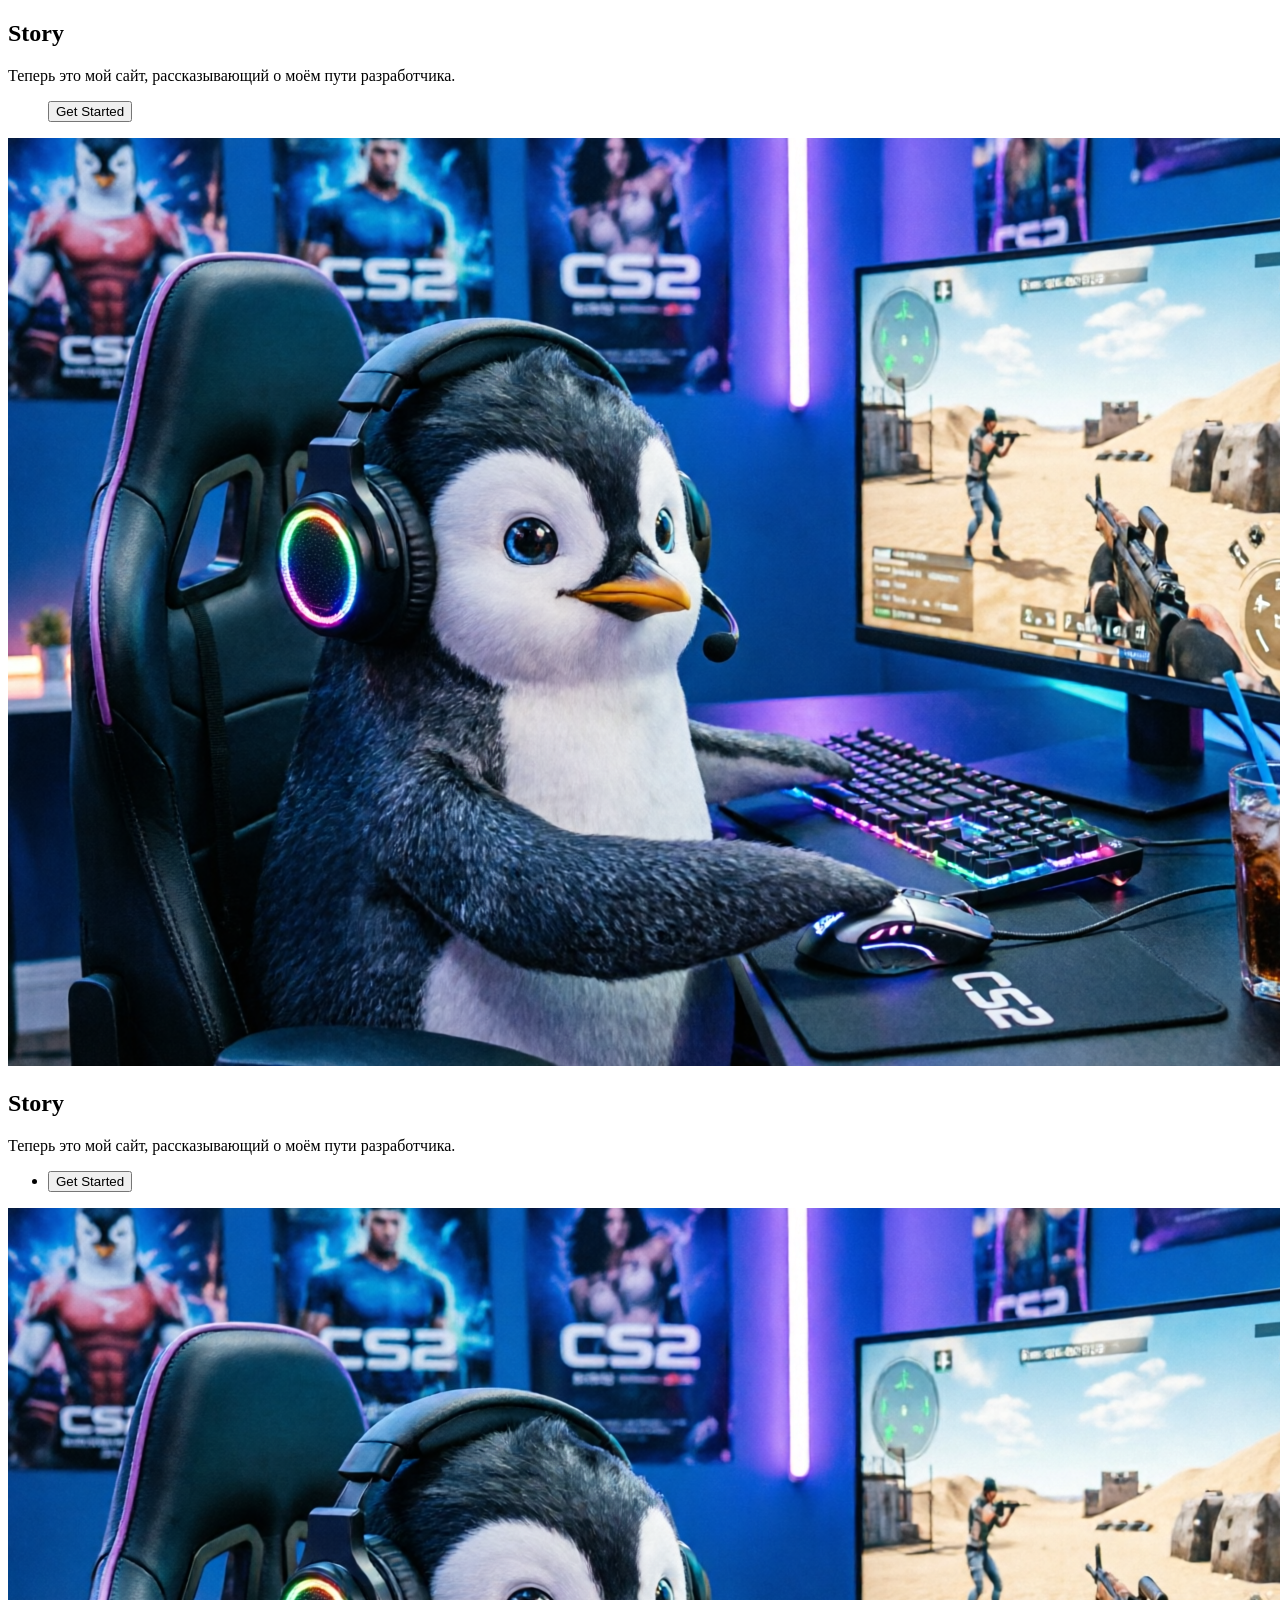
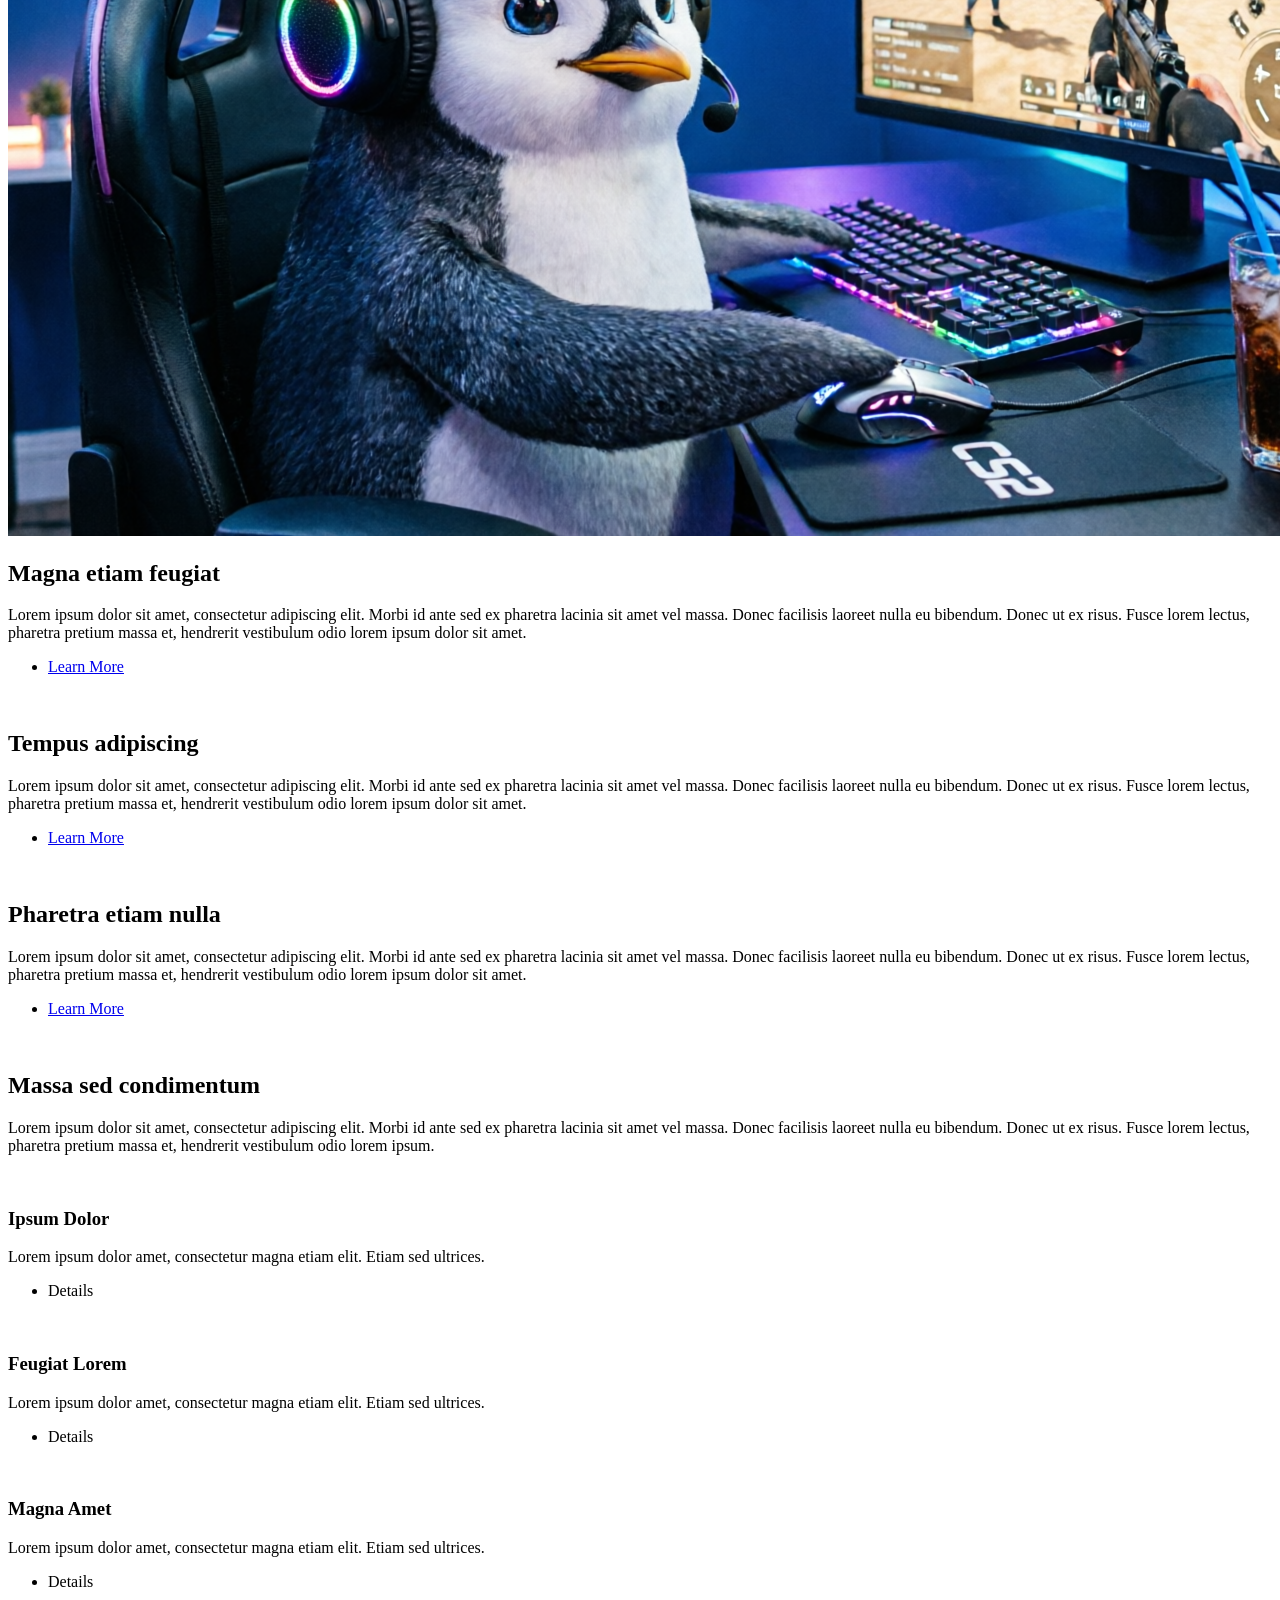
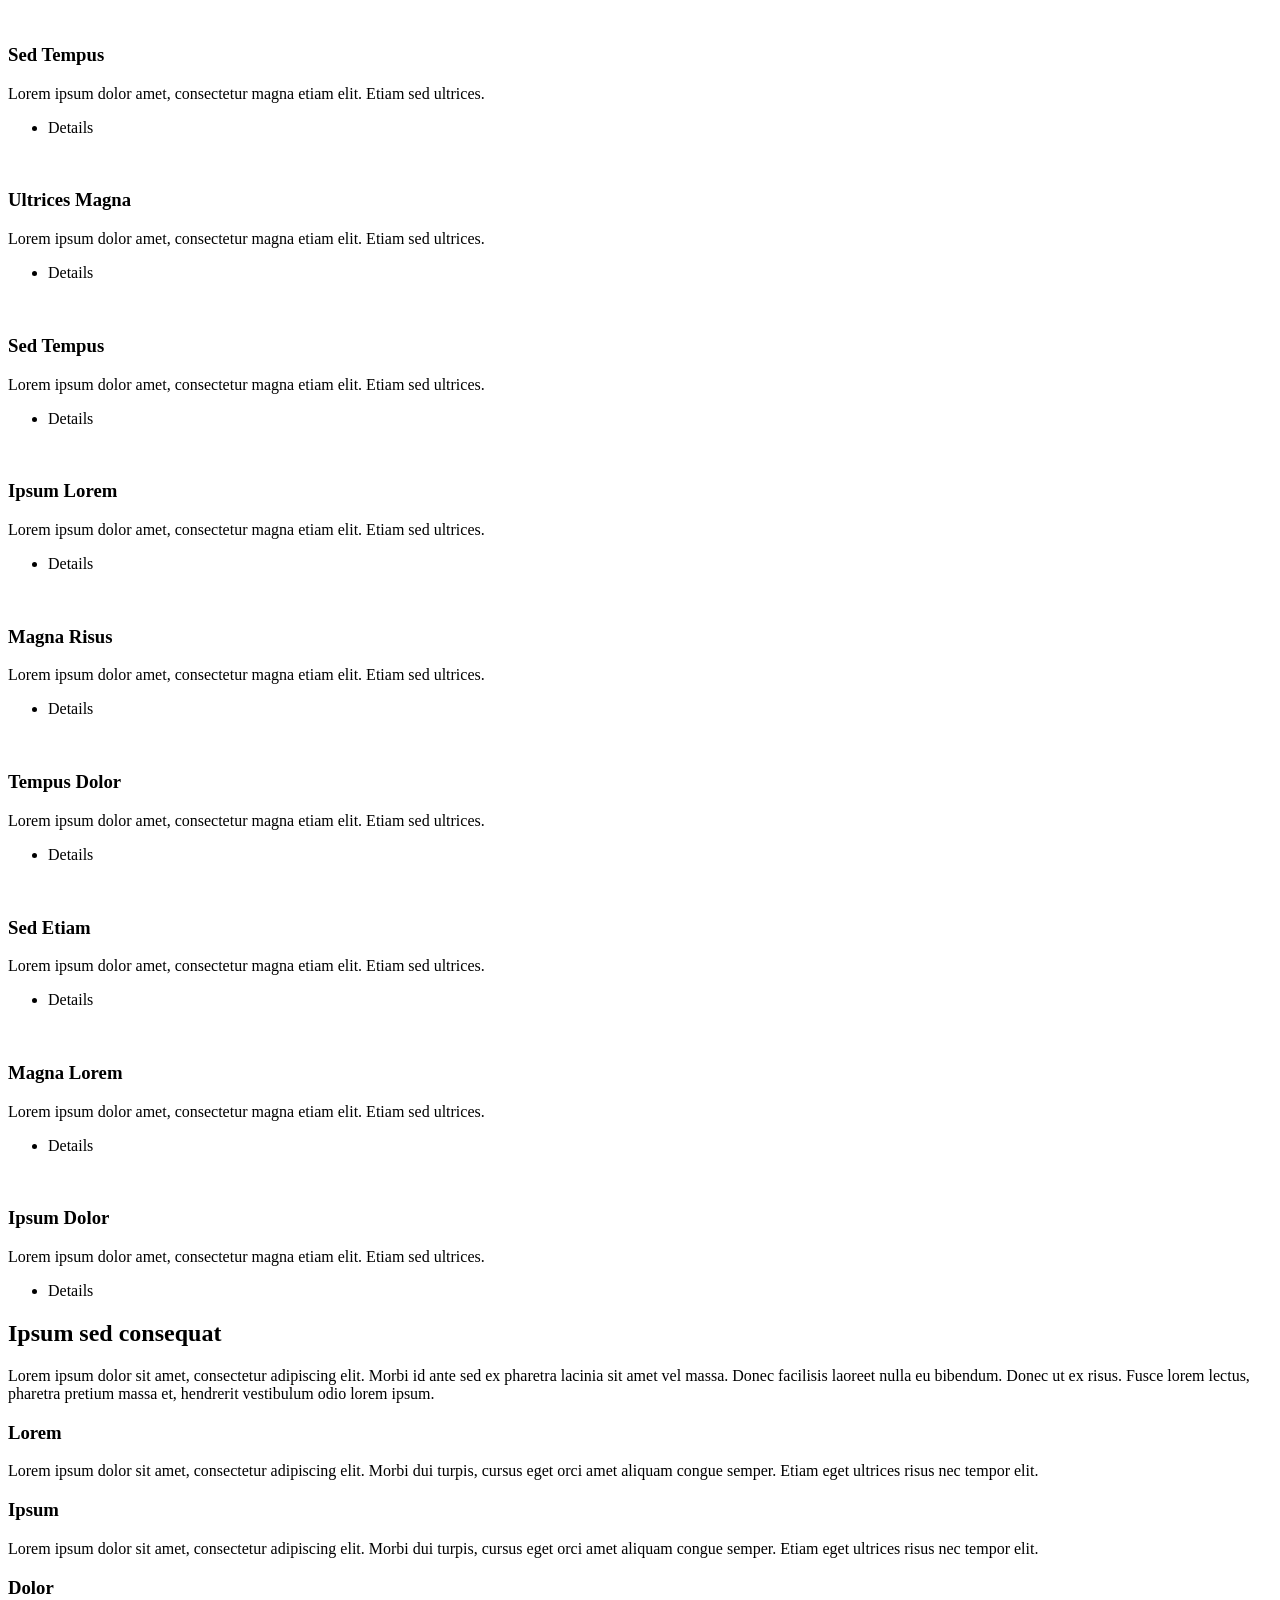
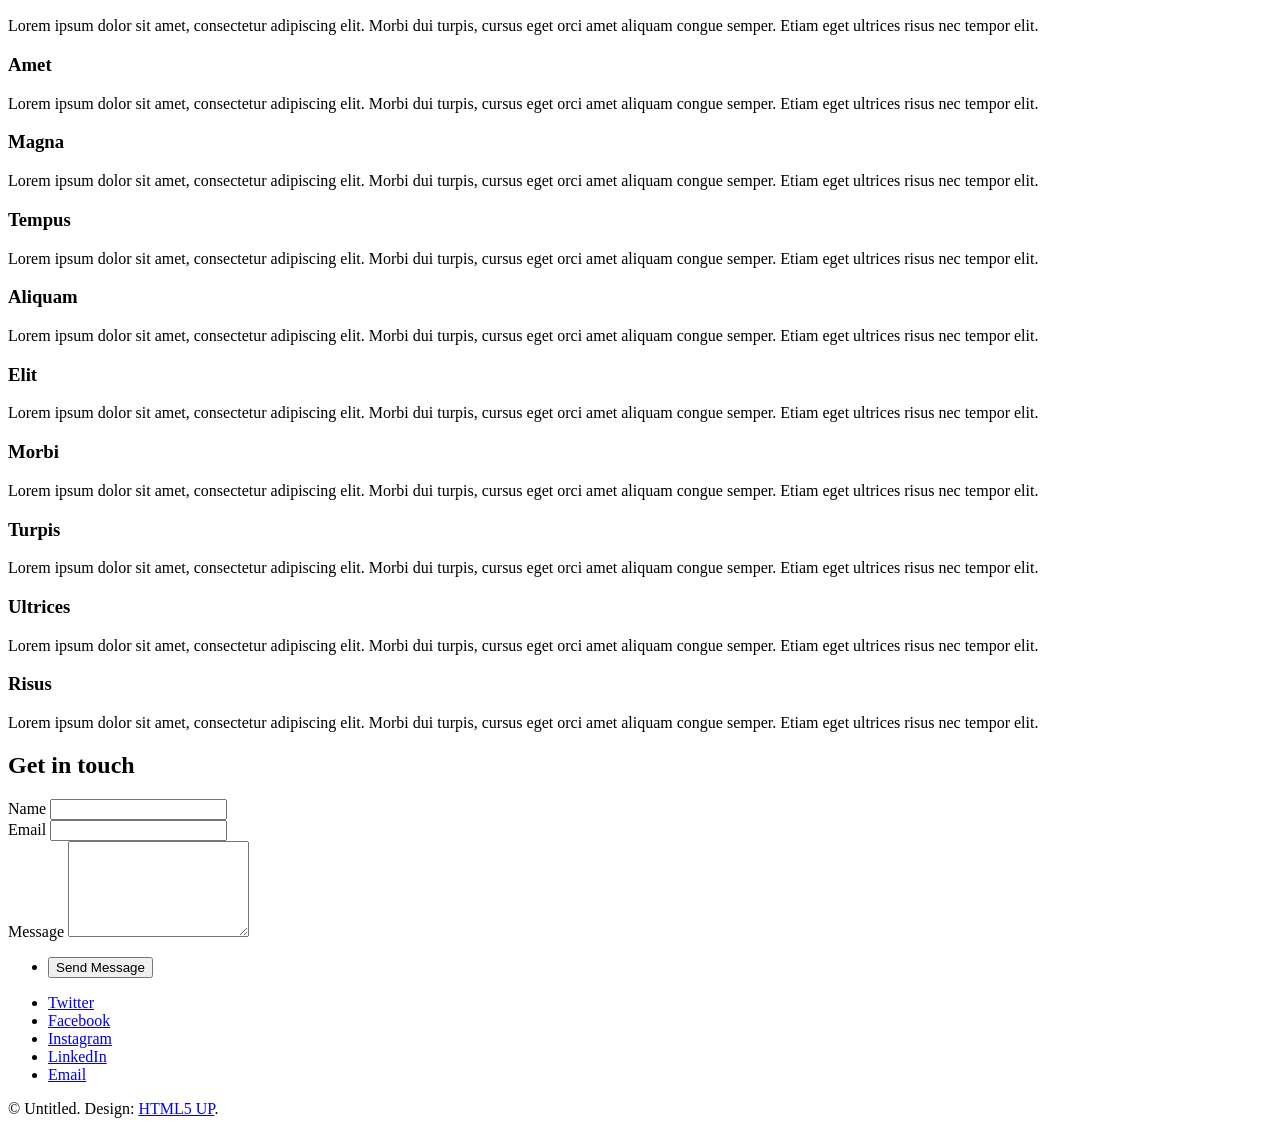
==== commit 382d4ce6: "Merge branch 'main' into pavom/exp" ====
--- a/index.html
+++ b/index.html
@@ -16,10 +16,26 @@
 	</noscript>
 </head>
 
-<body class="is-preload">
-
-	<!-- Wrapper -->
-	<div id="wrapper" class="divided">
+				<!-- One -->
+					<section class="banner style1 orient-left content-align-left image-position-right fullscreen onload-image-fade-in onload-content-fade-right">
+						<div class="content">
+							<h1>Story</h1>
+							<p class="major">Теперь это мой сайт, рассказывающий о моём пути разработчика. </p>
+							<ul class="actions stacked">
+								<form action="/start" method="POST">
+ 									 <button type="submit" class="button big wide">
+   											 Get Started
+ 									 </button>
+								</form>
+							</ul>
+
+								
+							</ul>
+						</div>
+						<div class="image">
+							<img src="images/cs_pinguin.png" alt="" />
+						</div>
+					</section>
 
 		<!-- One -->
 		<section
